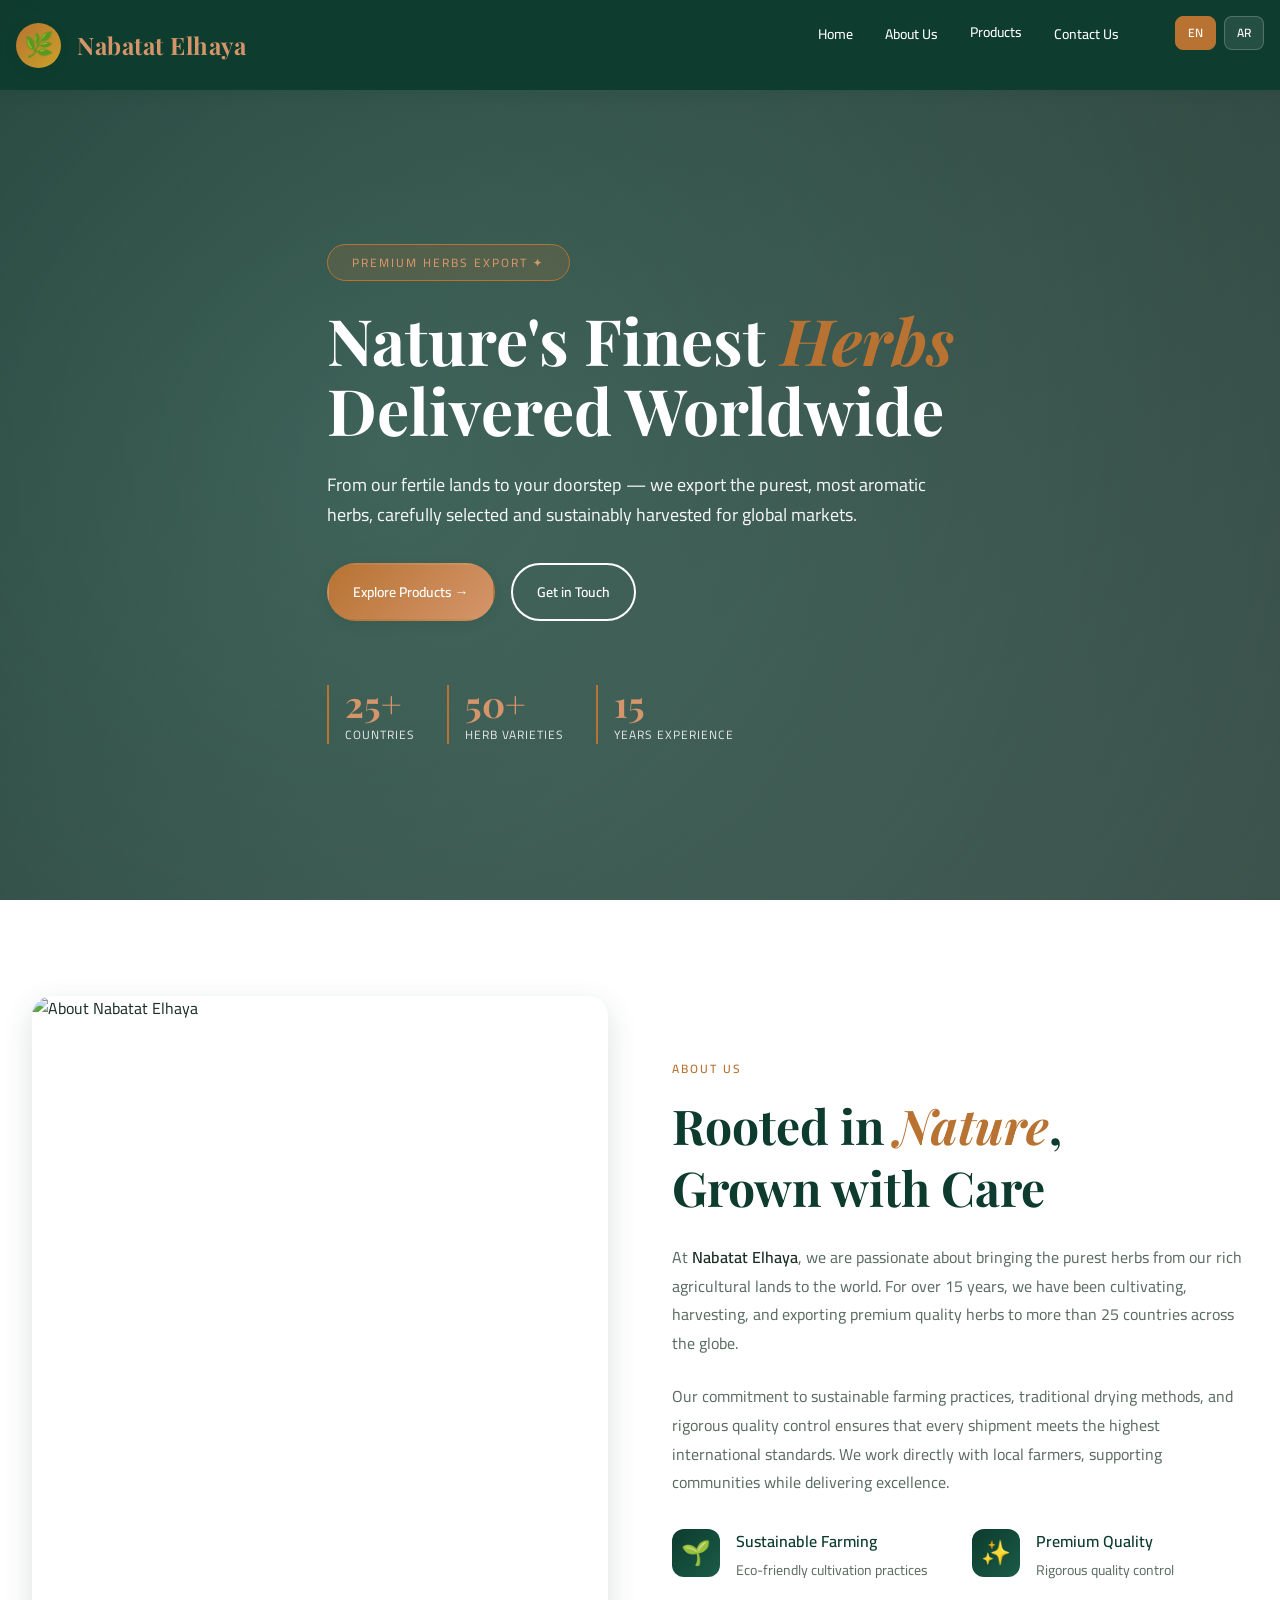
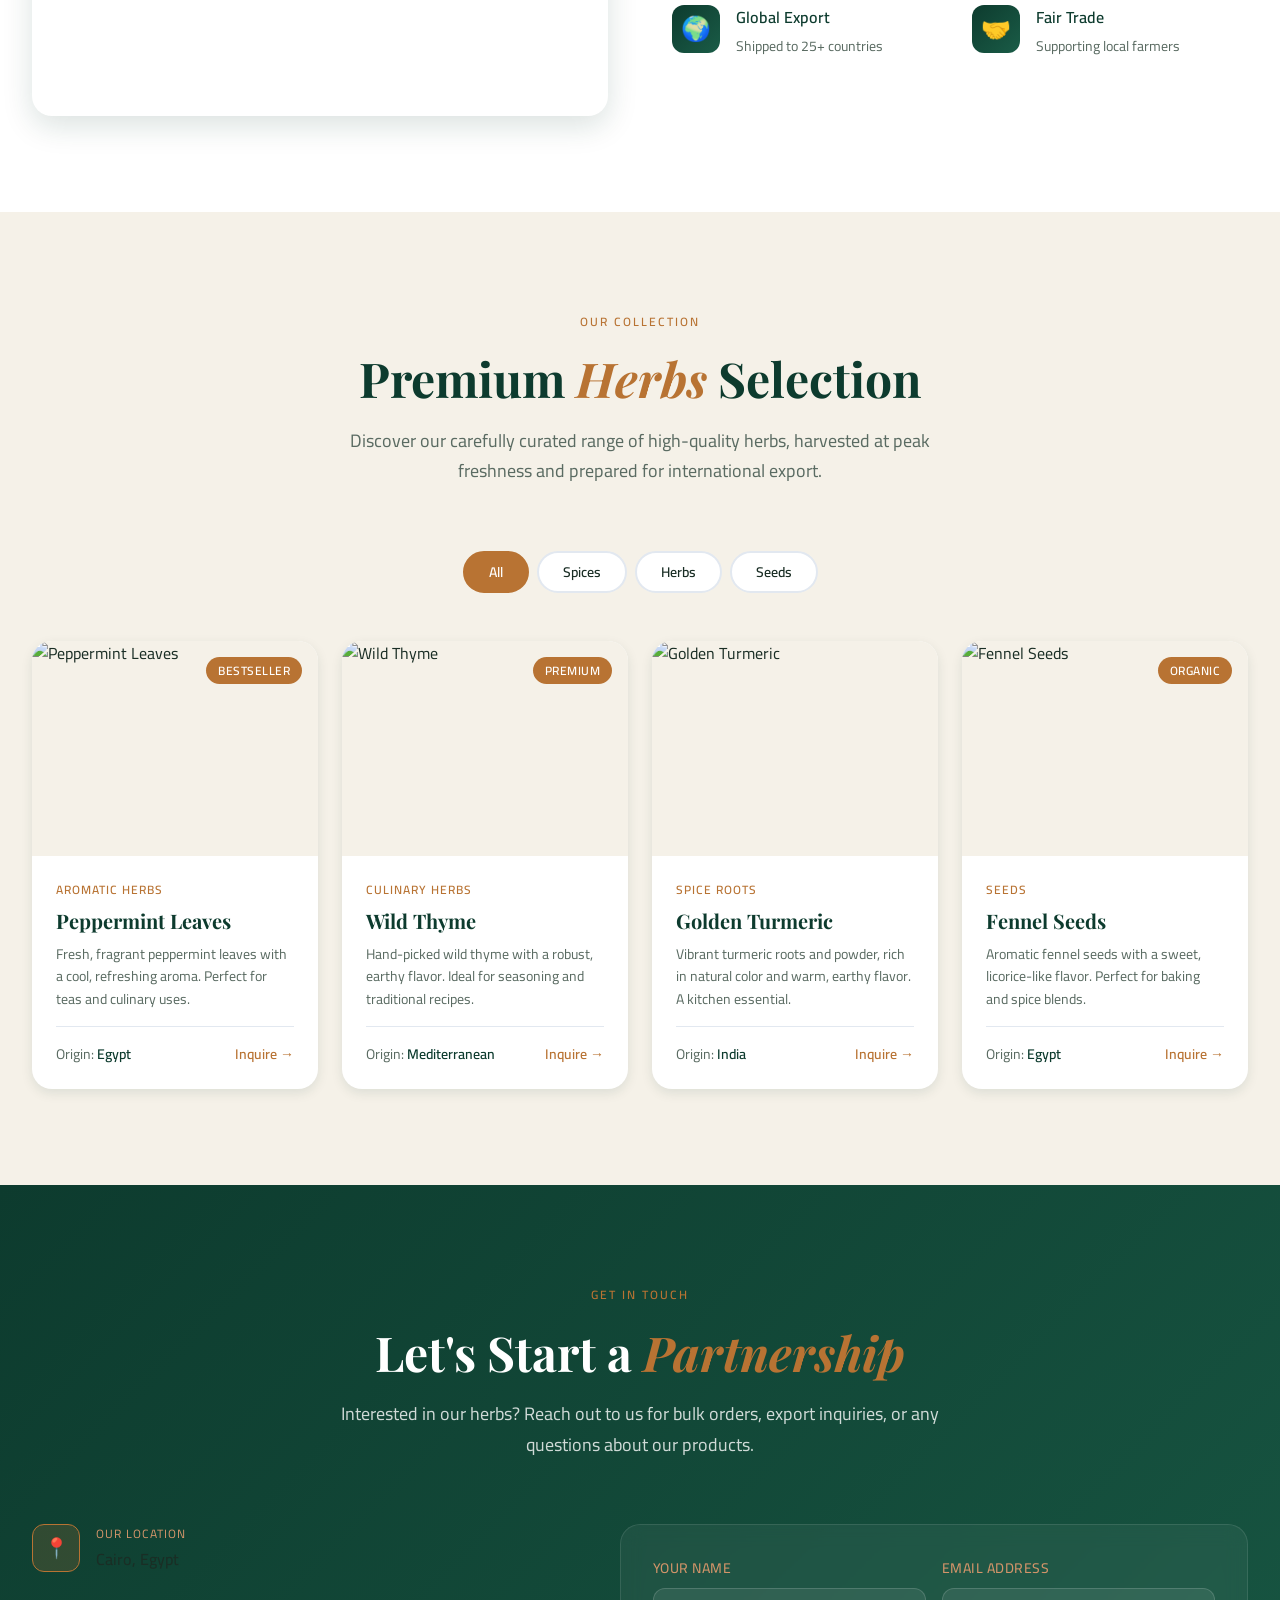
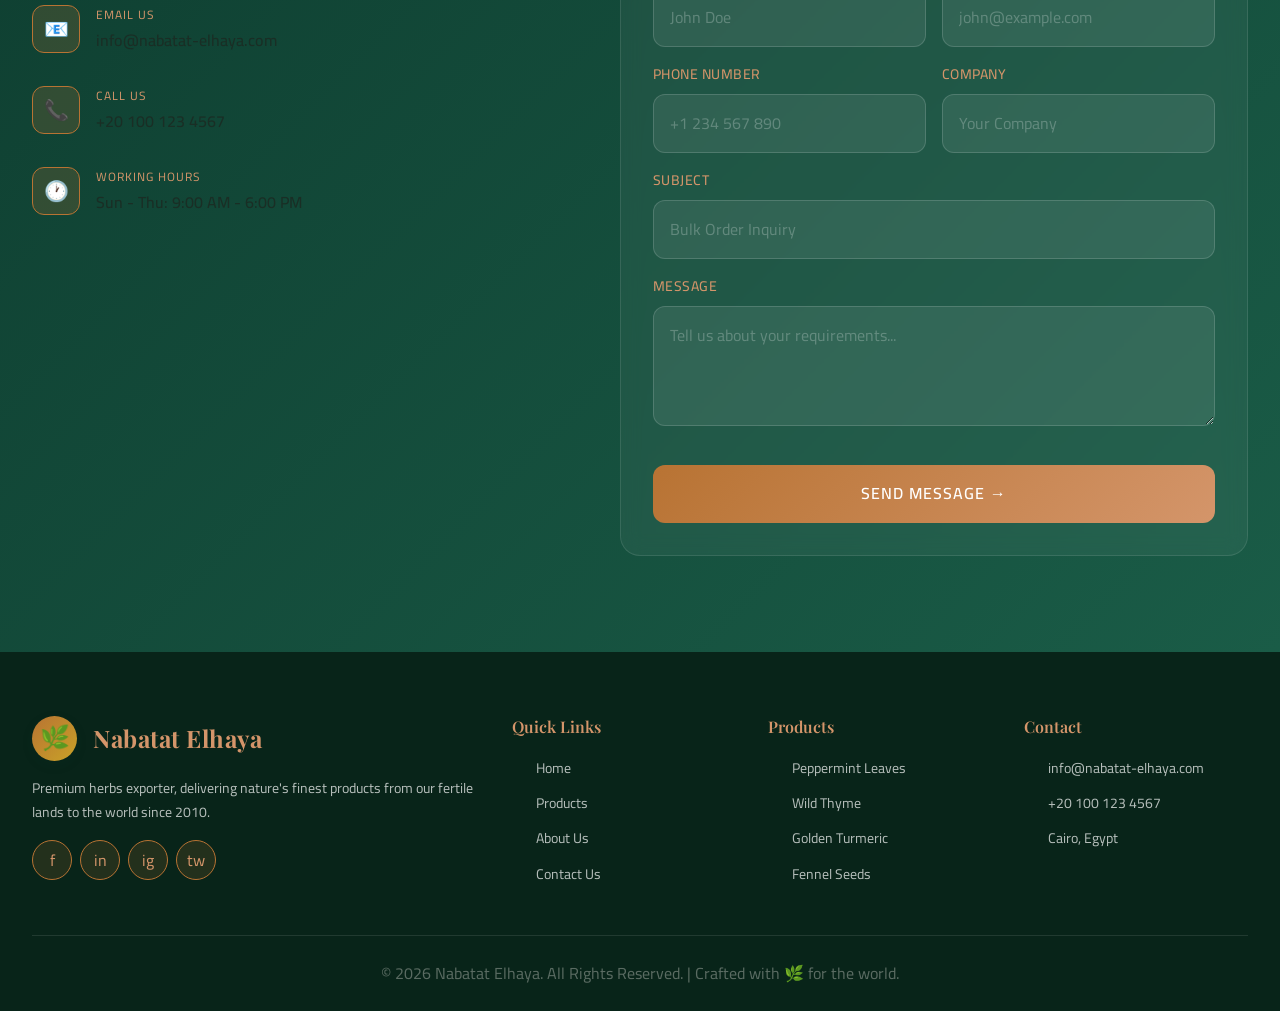
==== nabatat-elhaya/index.html @ cd0e2964 "feat: Add form handling and validation for contact form - Implemented form.js for handling contact f" ====
<!DOCTYPE html>
<html lang="en" dir="ltr">
<head>
    <!-- =========================================
         Meta Tags - Performance & SEO
         ========================================= -->
    <meta charset="UTF-8">
    <meta name="viewport" content="width=device-width, initial-scale=1.0">
    <meta name="description" content="Nabatat Elhaya - Premium herbs, spices, and seeds exporter from Egypt to the world. Quality, sustainability, and reliable supply.">
    <meta name="keywords" content="herbs export, spices, seeds, Egypt, premium herbs, natural products">
    <meta name="author" content="Nabatat Elhaya">
    
    <!-- Open Graph / Social Media -->
    <meta property="og:title" content="Nabatat Elhaya | Premium Herbs Export">
    <meta property="og:description" content="Premium herbs, spices, and seeds exporter from Egypt to the world">
    <meta property="og:type" content="website">
    <meta property="og:url" content="https://nabatat-elhaya.com">
    
    <!-- Favicon -->
    <link rel="icon" type="image/svg+xml" href="assets/icons/favicon.svg">
    
    <!-- =========================================
         Title - Dynamic based on language
         ========================================= -->
    <title data-i18n="page_title">Nabatat Elhaya | Premium Herbs Export</title>
    
    <!-- =========================================
         Preconnect - Performance Optimization
         ========================================= -->
    <link rel="preconnect" href="https://fonts.googleapis.com">
    <link rel="preconnect" href="https://fonts.gstatic.com" crossorigin>
    
    <!-- =========================================
         Google Fonts - With font-display: swap
         ========================================= -->
    <link href="https://fonts.googleapis.com/css2?family=Playfair+Display:wght@400;600;700;900&family=Poppins:wght@300;400;500;600;700&family=Cairo:wght@300;400;500;600;700&display=swap" rel="stylesheet">
    
    <!-- =========================================
         CSS Files - Loaded in correct order
         ========================================= -->
    <link rel="stylesheet" href="css/main.css">
</head>
<body>
    <!-- =========================================
         HEADER / NAVIGATION
         ========================================= -->
    <header class="header" id="header">
        <div class="nav-container">
            <!-- Logo -->
            <a href="#home" class="logo">
                <div class="logo-icon">🌿</div>
                <div class="logo-text">
                    <span data-i18n="brand_name">Nabatat</span> <span>Elhaya</span>
                </div>
            </a>
            
            <!-- Navigation Menu -->
            <nav>
                <ul class="nav-menu" id="navMenu">
                    <li><a href="#home" class="nav-link" data-i18n="nav_home">Home</a></li>
                    <li><a href="#about" class="nav-link" data-i18n="nav_about">About Us</a></li>
                    <li class="dropdown">
                        <a href="#products" class="nav-link dropdown-trigger" data-i18n="nav_products">Products</a>
                        <ul class="dropdown-menu">
                            <li><a href="#products?filter=spices" class="dropdown-item" data-i18n="nav_spices">Spices</a></li>
                            <li><a href="#products?filter=herbs" class="dropdown-item" data-i18n="nav_herbs">Herbs</a></li>
                            <li><a href="#products?filter=seeds" class="dropdown-item" data-i18n="nav_seeds">Seeds</a></li>
                        </ul>
                    </li>
                    <li><a href="#contact" class="nav-link" data-i18n="nav_contact">Contact Us</a></li>
                    
                    <!-- Language Switcher -->
                    <li class="lang-switcher">
                        <button class="lang-btn active" data-lang="en">EN</button>
                        <button class="lang-btn" data-lang="ar">AR</button>
                    </li>
                </ul>
            </nav>
            
            <!-- Mobile Menu Toggle -->
            <button class="menu-toggle" id="menuToggle" aria-label="Toggle menu">
                ☰
            </button>
        </div>
    </header>
    
    <!-- =========================================
         MAIN CONTENT
         ========================================= -->
    <main>
        <!-- =========================================
             HERO SECTION
             ========================================= -->
        <section class="hero" id="home">
            <div class="hero-content">
                <span class="hero-tag" data-i18n="hero_tag">Premium Herbs Export ✦</span>
                <h1>
                    <span data-i18n="hero_title_1">Nature's Finest</span> 
                    <span class="accent" data-i18n="hero_title_2">Herbs</span><br>
                    <span data-i18n="hero_title_3">Delivered Worldwide</span>
                </h1>
                <p data-i18n="hero_desc">From our fertile lands to your doorstep — we export the purest, most aromatic herbs, carefully selected and sustainably harvested for global markets.</p>
                
                <div class="hero-buttons">
                    <a href="#products" class="btn btn-primary" data-i18n="hero_btn_1">Explore Products →</a>
                    <a href="#contact" class="btn btn-outline" data-i18n="hero_btn_2">Get in Touch</a>
                </div>
                
                <div class="hero-stats">
                    <div class="stat">
                        <div class="stat-number">25+</div>
                        <div class="stat-label" data-i18n="stat_countries">Countries</div>
                    </div>
                    <div class="stat">
                        <div class="stat-number">50+</div>
                        <div class="stat-label" data-i18n="stat_varieties">Herb Varieties</div>
                    </div>
                    <div class="stat">
                        <div class="stat-number">15</div>
                        <div class="stat-label" data-i18n="stat_experience">Years Experience</div>
                    </div>
                </div>
            </div>
        </section>
        
        <!-- =========================================
             ABOUT SECTION
             ========================================= -->
        <section class="about" id="about">
            <div class="container">
                <div class="about-grid">
                    <!-- About Image -->
                    <div class="about-image fade-in">
                        <img src="assets/images/about.jpg" alt="About Nabatat Elhaya" width="600" height="750" loading="lazy">
                    </div>
                    
                    <!-- About Content -->
                    <div class="about-content fade-in">
                        <span class="section-tag" data-i18n="about_tag">About Us</span>
                        <h2 class="section-title">
                            <span data-i18n="about_title_1">Rooted in</span> 
                            <span class="accent" data-i18n="about_title_2">Nature</span>,<br>
                            <span data-i18n="about_title_3">Grown with Care</span>
                        </h2>
                        <p class="about-text" data-i18n="about_text_1">
                            At <strong>Nabatat Elhaya</strong>, we are passionate about bringing the purest herbs from our rich agricultural lands to the world. For over 15 years, we have been cultivating, harvesting, and exporting premium quality herbs to more than 25 countries across the globe.
                        </p>
                        <p class="about-text" data-i18n="about_text_2">
                            Our commitment to sustainable farming practices, traditional drying methods, and rigorous quality control ensures that every shipment meets the highest international standards. We work directly with local farmers, supporting communities while delivering excellence.
                        </p>
                        
                        <!-- Features Grid -->
                        <div class="about-features">
                            <div class="feature">
                                <div class="feature-icon">🌱</div>
                                <div>
                                    <div class="feature-title" data-i18n="feature_1_title">Sustainable Farming</div>
                                    <div class="feature-desc" data-i18n="feature_1_desc">Eco-friendly cultivation practices</div>
                                </div>
                            </div>
                            <div class="feature">
                                <div class="feature-icon">✨</div>
                                <div>
                                    <div class="feature-title" data-i18n="feature_2_title">Premium Quality</div>
                                    <div class="feature-desc" data-i18n="feature_2_desc">Rigorous quality control</div>
                                </div>
                            </div>
                            <div class="feature">
                                <div class="feature-icon">🌍</div>
                                <div>
                                    <div class="feature-title" data-i18n="feature_3_title">Global Export</div>
                                    <div class="feature-desc" data-i18n="feature_3_desc">Shipped to 25+ countries</div>
                                </div>
                            </div>
                            <div class="feature">
                                <div class="feature-icon">🤝</div>
                                <div>
                                    <div class="feature-title" data-i18n="feature_4_title">Fair Trade</div>
                                    <div class="feature-desc" data-i18n="feature_4_desc">Supporting local farmers</div>
                                </div>
                            </div>
                        </div>
                    </div>
                </div>
            </div>
        </section>
        
        <!-- =========================================
             PRODUCTS SECTION
             ========================================= -->
        <section class="products" id="products">
            <div class="container">
                <!-- Section Header -->
                <div class="section-header fade-in">
                    <span class="section-tag" data-i18n="products_tag">Our Collection</span>
                    <h2 class="section-title">
                        <span data-i18n="products_title_1">Premium</span> 
                        <span class="accent" data-i18n="products_title_2">Herbs</span> 
                        <span data-i18n="products_title_3">Selection</span>
                    </h2>
                    <p class="section-subtitle" data-i18n="products_subtitle">Discover our carefully curated range of high-quality herbs, harvested at peak freshness and prepared for international export.</p>
                </div>
                
                <!-- Filter Buttons -->
                <div class="products-filter fade-in">
                    <button class="filter-btn active" data-filter="all" data-i18n="filter_all">All</button>
                    <button class="filter-btn" data-filter="spices" data-i18n="filter_spices">Spices</button>
                    <button class="filter-btn" data-filter="herbs" data-i18n="filter_herbs">Herbs</button>
                    <button class="filter-btn" data-filter="seeds" data-i18n="filter_seeds">Seeds</button>
                </div>
                
                <!-- Products Grid -->
                <div class="products-grid">
                    <!-- Product 1 -->
                    <div class="product-card fade-in" data-category="herbs">
                        <div class="product-image">
                            <img src="assets/images/product-1.jpg" alt="Peppermint Leaves" width="400" height="300" loading="lazy">
                            <span class="badge product-badge" data-i18n="badge_bestseller">Bestseller</span>
                        </div>
                        <div class="product-info">
                            <div class="product-category" data-i18n="category_aromatic">Aromatic Herbs</div>
                            <h3 class="product-name" data-i18n="product_1_name">Peppermint Leaves</h3>
                            <p class="product-desc" data-i18n="product_1_desc">Fresh, fragrant peppermint leaves with a cool, refreshing aroma. Perfect for teas and culinary uses.</p>
                            <div class="product-footer">
                                <div class="product-origin">
                                    <span data-i18n="origin_label">Origin:</span> 
                                    <strong data-i18n="origin_egypt">Egypt</strong>
                                </div>
                                <a href="#contact" class="product-link" data-i18n="inquire">Inquire →</a>
                            </div>
                        </div>
                    </div>
                    
                    <!-- Product 2 -->
                    <div class="product-card fade-in" data-category="herbs">
                        <div class="product-image">
                            <img src="assets/images/product-2.jpg" alt="Wild Thyme" width="400" height="300" loading="lazy">
                            <span class="badge product-badge" data-i18n="badge_premium">Premium</span>
                        </div>
                        <div class="product-info">
                            <div class="product-category" data-i18n="category_culinary">Culinary Herbs</div>
                            <h3 class="product-name" data-i18n="product_2_name">Wild Thyme</h3>
                            <p class="product-desc" data-i18n="product_2_desc">Hand-picked wild thyme with a robust, earthy flavor. Ideal for seasoning and traditional recipes.</p>
                            <div class="product-footer">
                                <div class="product-origin">
                                    <span data-i18n="origin_label">Origin:</span> 
                                    <strong data-i18n="origin_mediterranean">Mediterranean</strong>
                                </div>
                                <a href="#contact" class="product-link" data-i18n="inquire">Inquire →</a>
                            </div>
                        </div>
                    </div>
                    
                    <!-- Product 3 -->
                    <div class="product-card fade-in" data-category="spices">
                        <div class="product-image">
                            <img src="assets/images/product-3.jpg" alt="Golden Turmeric" width="400" height="300" loading="lazy">
                        </div>
                        <div class="product-info">
                            <div class="product-category" data-i18n="category_spice_roots">Spice Roots</div>
                            <h3 class="product-name" data-i18n="product_3_name">Golden Turmeric</h3>
                            <p class="product-desc" data-i18n="product_3_desc">Vibrant turmeric roots and powder, rich in natural color and warm, earthy flavor. A kitchen essential.</p>
                            <div class="product-footer">
                                <div class="product-origin">
                                    <span data-i18n="origin_label">Origin:</span> 
                                    <strong data-i18n="origin_india">India</strong>
                                </div>
                                <a href="#contact" class="product-link" data-i18n="inquire">Inquire →</a>
                            </div>
                        </div>
                    </div>
                    
                    <!-- Product 4 -->
                    <div class="product-card fade-in" data-category="seeds">
                        <div class="product-image">
                            <img src="assets/images/product-4.jpg" alt="Fennel Seeds" width="400" height="300" loading="lazy">
                            <span class="badge product-badge" data-i18n="badge_organic">Organic</span>
                        </div>
                        <div class="product-info">
                            <div class="product-category" data-i18n="category_seeds">Seeds</div>
                            <h3 class="product-name" data-i18n="product_4_name">Fennel Seeds</h3>
                            <p class="product-desc" data-i18n="product_4_desc">Aromatic fennel seeds with a sweet, licorice-like flavor. Perfect for baking and spice blends.</p>
                            <div class="product-footer">
                                <div class="product-origin">
                                    <span data-i18n="origin_label">Origin:</span> 
                                    <strong data-i18n="origin_egypt">Egypt</strong>
                                </div>
                                <a href="#contact" class="product-link" data-i18n="inquire">Inquire →</a>
                            </div>
                        </div>
                    </div>
                </div>
            </div>
        </section>
        
        <!-- =========================================
             CONTACT SECTION
             ========================================= -->
        <section class="contact" id="contact">
            <div class="container">
                <!-- Section Header -->
                <div class="section-header fade-in">
                    <span class="section-tag" data-i18n="contact_tag">Get in Touch</span>
                    <h2 class="section-title">
                        <span data-i18n="contact_title_1">Let's Start a</span> 
                        <span class="accent" data-i18n="contact_title_2">Partnership</span>
                    </h2>
                    <p class="section-subtitle" data-i18n="contact_subtitle">Interested in our herbs? Reach out to us for bulk orders, export inquiries, or any questions about our products.</p>
                </div>
                
                <div class="contact-grid">
                    <!-- Contact Info -->
                    <div class="contact-info fade-in">
                        <div class="contact-item">
                            <div class="contact-icon">📍</div>
                            <div>
                                <div class="contact-label" data-i18n="contact_location_label">Our Location</div>
                                <div class="contact-value" data-i18n="contact_location_value">Cairo, Egypt</div>
                            </div>
                        </div>
                        <div class="contact-item">
                            <div class="contact-icon">📧</div>
                            <div>
                                <div class="contact-label" data-i18n="contact_email_label">Email Us</div>
                                <div class="contact-value">info@nabatat-elhaya.com</div>
                            </div>
                        </div>
                        <div class="contact-item">
                            <div class="contact-icon">📞</div>
                            <div>
                                <div class="contact-label" data-i18n="contact_phone_label">Call Us</div>
                                <div class="contact-value">+20 100 123 4567</div>
                            </div>
                        </div>
                        <div class="contact-item">
                            <div class="contact-icon">🕐</div>
                            <div>
                                <div class="contact-label" data-i18n="contact_hours_label">Working Hours</div>
                                <div class="contact-value" data-i18n="contact_hours_value">Sun - Thu: 9:00 AM - 6:00 PM</div>
                            </div>
                        </div>
                    </div>
                    
                    <!-- Contact Form -->
                    <form class="contact-form fade-in" id="contactForm">
                        <div class="form-row">
                            <div class="form-group">
                                <label class="form-label" data-i18n="form_name">Your Name</label>
                                <input type="text" class="form-control" placeholder="John Doe" required>
                            </div>
                            <div class="form-group">
                                <label class="form-label" data-i18n="form_email">Email Address</label>
                                <input type="email" class="form-control" placeholder="john@example.com" required>
                            </div>
                        </div>
                        <div class="form-row">
                            <div class="form-group">
                                <label class="form-label" data-i18n="form_phone">Phone Number</label>
                                <input type="tel" class="form-control" placeholder="+1 234 567 890">
                            </div>
                            <div class="form-group">
                                <label class="form-label" data-i18n="form_company">Company</label>
                                <input type="text" class="form-control" placeholder="Your Company">
                            </div>
                        </div>
                        <div class="form-group">
                            <label class="form-label" data-i18n="form_subject">Subject</label>
                            <input type="text" class="form-control" placeholder="Bulk Order Inquiry" required>
                        </div>
                        <div class="form-group">
                            <label class="form-label" data-i18n="form_message">Message</label>
                            <textarea class="form-control" placeholder="Tell us about your requirements..." required></textarea>
                        </div>
                        <button type="submit" class="submit-btn" data-i18n="form_submit">Send Message →</button>
                    </form>
                </div>
            </div>
        </section>
    </main>
    
    <!-- =========================================
         FOOTER
         ========================================= -->
    <footer class="footer">
        <div class="container">
            <div class="footer-grid">
                <!-- Footer Brand -->
                <div class="footer-brand">
                    <a href="#home" class="logo">
                        <div class="logo-icon">🌿</div>
                        <div class="logo-text">
                            <span data-i18n="brand_name">Nabatat</span> <span>Elhaya</span>
                        </div>
                    </a>
                    <p data-i18n="footer_desc">Premium herbs exporter, delivering nature's finest products from our fertile lands to the world since 2010.</p>
                    <div class="social-links">
                        <a href="#" class="social-link" aria-label="Facebook">f</a>
                        <a href="#" class="social-link" aria-label="LinkedIn">in</a>
                        <a href="#" class="social-link" aria-label="Instagram">ig</a>
                        <a href="#" class="social-link" aria-label="Twitter">tw</a>
                    </div>
                </div>
                
                <!-- Quick Links -->
                <div>
                    <h4 class="footer-title" data-i18n="footer_quick_links">Quick Links</h4>
                    <ul class="footer-links">
                        <li><a href="#home" data-i18n="nav_home">Home</a></li>
                        <li><a href="#products" data-i18n="nav_products">Products</a></li>
                        <li><a href="#about" data-i18n="nav_about">About Us</a></li>
                        <li><a href="#contact" data-i18n="nav_contact">Contact</a></li>
                    </ul>
                </div>
                
                <!-- Products -->
                <div>
                    <h4 class="footer-title" data-i18n="footer_products">Products</h4>
                    <ul class="footer-links">
                        <li><a href="#products" data-i18n="product_1_name">Peppermint</a></li>
                        <li><a href="#products" data-i18n="product_2_name">Thyme</a></li>
                        <li><a href="#products" data-i18n="product_3_name">Turmeric</a></li>
                        <li><a href="#products" data-i18n="product_4_name">Fennel Seeds</a></li>
                    </ul>
                </div>
                
                <!-- Contact -->
                <div>
                    <h4 class="footer-title" data-i18n="footer_contact">Contact</h4>
                    <ul class="footer-links">
                        <li><a href="mailto:info@nabatat-elhaya.com">info@nabatat-elhaya.com</a></li>
                        <li><a href="tel:+201001234567">+20 100 123 4567</a></li>
                        <li><a href="#" data-i18n="contact_location_value">Cairo, Egypt</a></li>
                    </ul>
                </div>
            </div>
            
            <!-- Footer Bottom -->
            <div class="footer-bottom">
                <p data-i18n="footer_copyright">© 2026 Nabatat Elhaya. All Rights Reserved. | Crafted with 🌿 for the world.</p>
            </div>
        </div>
    </footer>
    
    <!-- =========================================
         JavaScript Files - Deferred for Performance
         ========================================= -->
 
      <script src="js/i18n.js" defer></script>
    <script src="js/ui.js" defer></script>
    <script src="js/form.js" defer></script>
    <script src="js/main.js" defer></script>
</body>
</html>
---- nabatat-elhaya/css/main.css ----
/* =========================================
   main.css - Entry Point for all Styles
   ========================================= */
@import '01-variables.css';
@import '02-reset.css';
@import '03-base.css';
@import '04-components.css';
@import '05-layout.css';
@import '06-rtl.css';
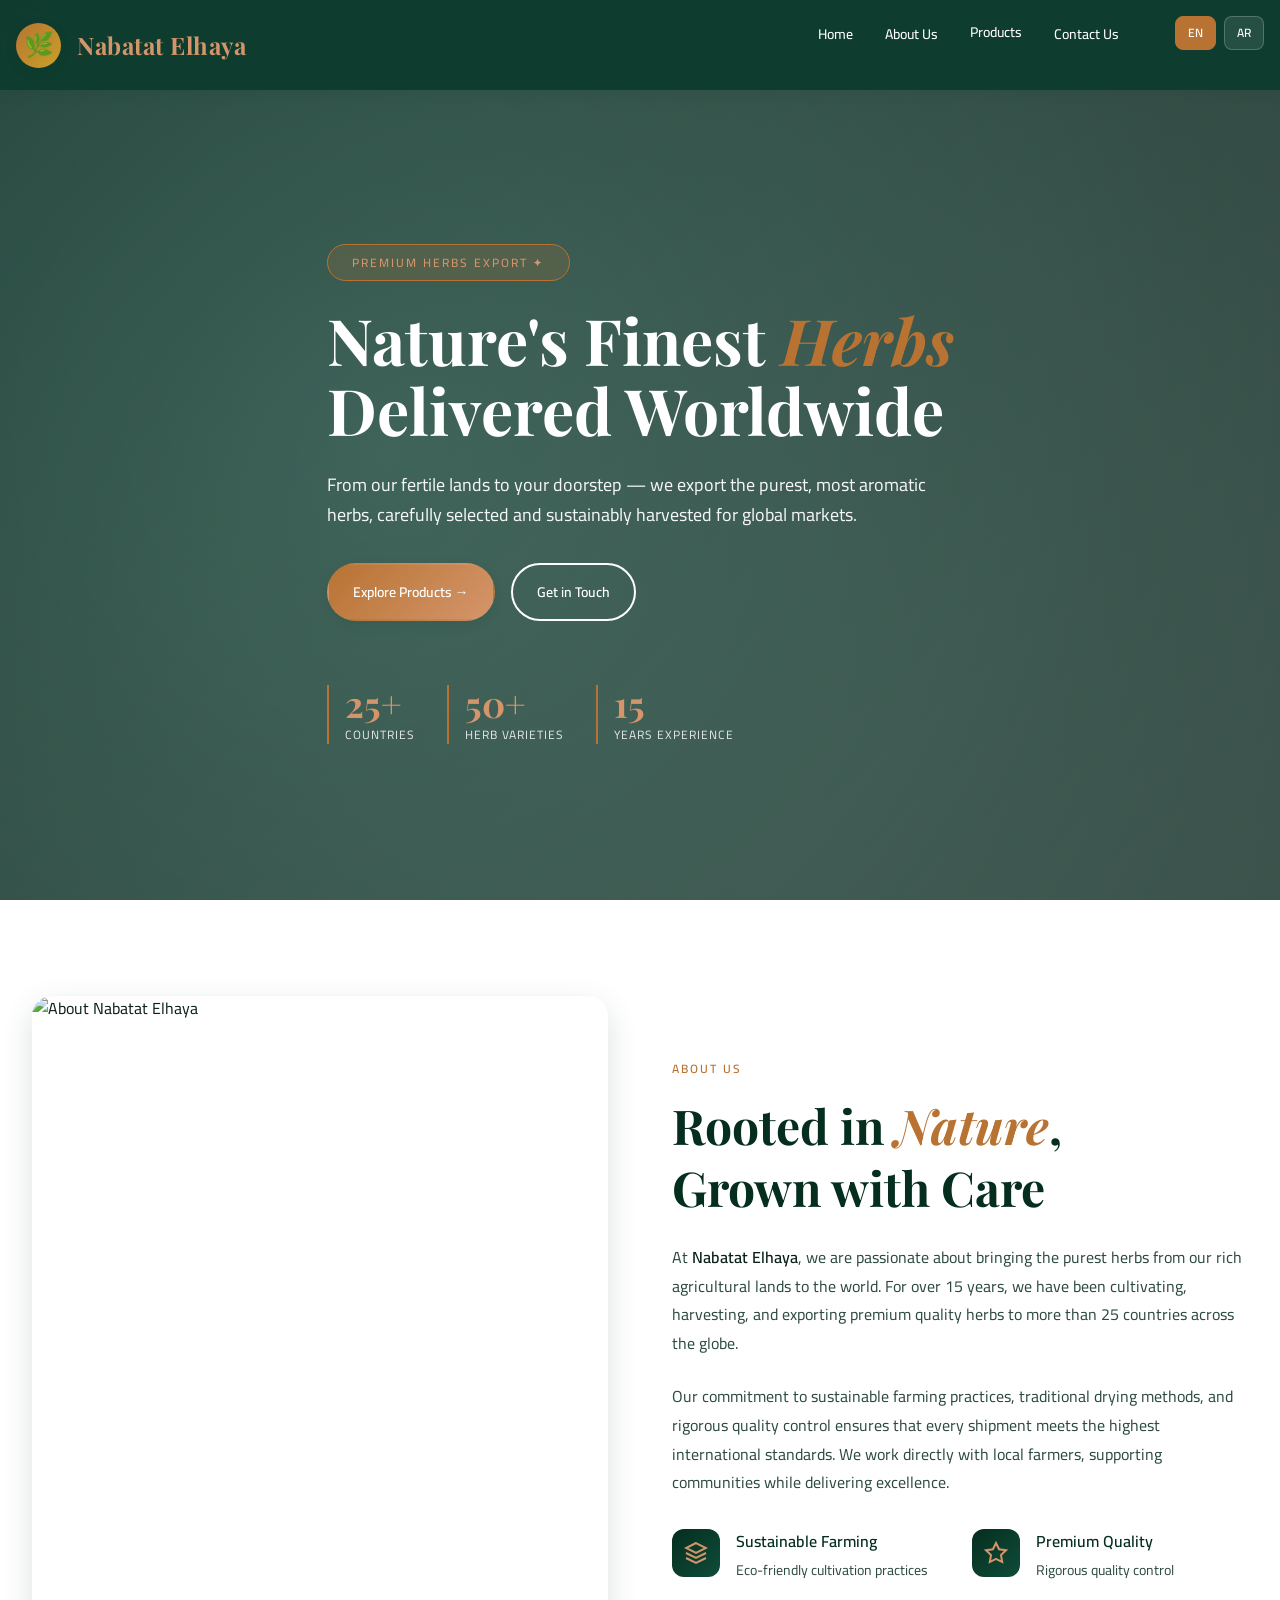
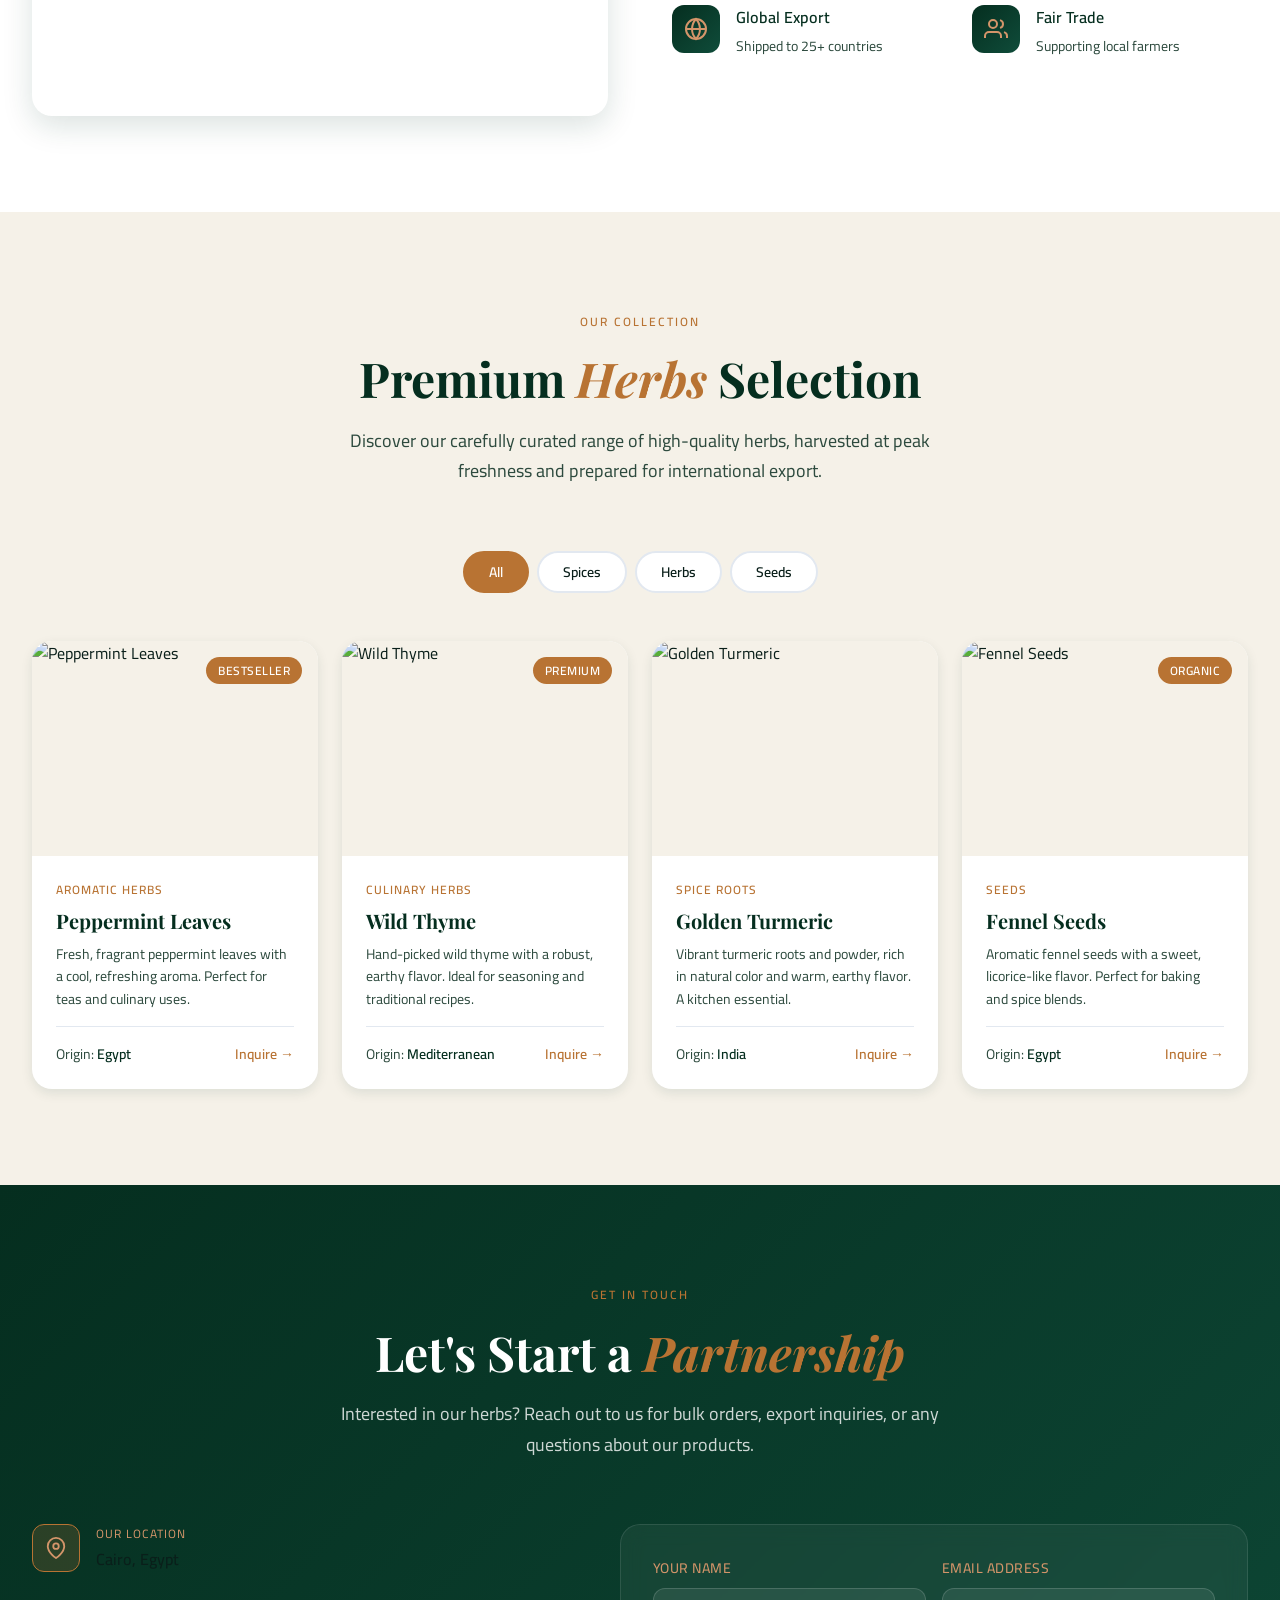
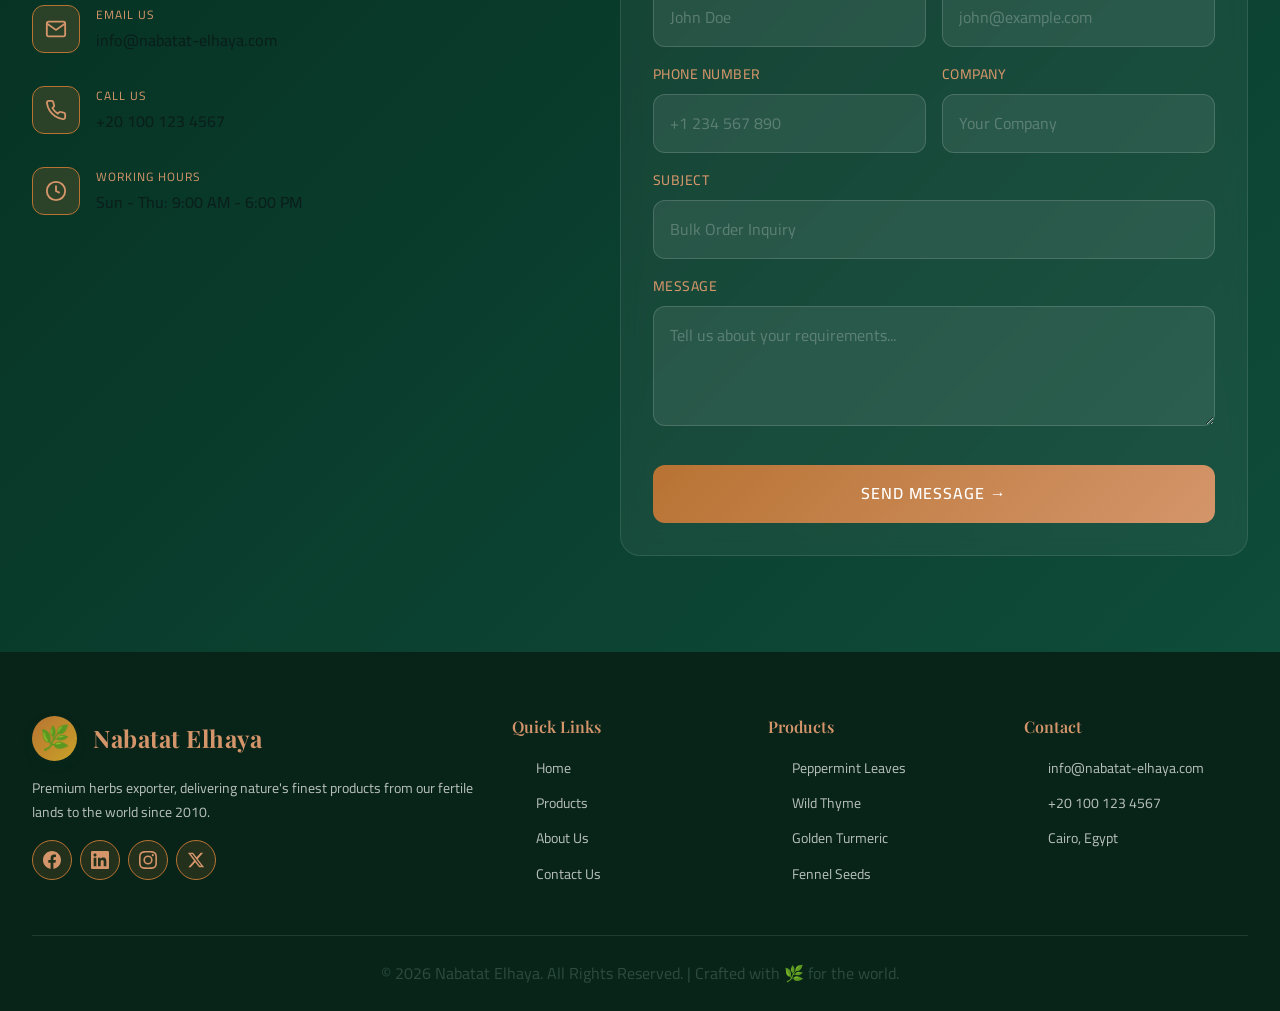
==== commit da348eba: "refactor: Update CSS variables for color consistency and enhance layout with SVG icons" ====
--- a/nabatat-elhaya/index.html
+++ b/nabatat-elhaya/index.html
@@ -149,31 +149,50 @@
                             Our commitment to sustainable farming practices, traditional drying methods, and rigorous quality control ensures that every shipment meets the highest international standards. We work directly with local farmers, supporting communities while delivering excellence.
                         </p>
                         
-                        <!-- Features Grid -->
+                        <!-- About Features -->
                         <div class="about-features">
                             <div class="feature">
-                                <div class="feature-icon">🌱</div>
+                                <div class="feature-icon">
+                                    <svg width="24" height="24" viewBox="0 0 24 24" fill="none" stroke="currentColor" stroke-width="2">
+                                        <path d="M12 2L2 7l10 5 10-5-10-5zM2 17l10 5 10-5M2 12l10 5 10-5"/>
+                                    </svg>
+                                </div>
                                 <div>
                                     <div class="feature-title" data-i18n="feature_1_title">Sustainable Farming</div>
                                     <div class="feature-desc" data-i18n="feature_1_desc">Eco-friendly cultivation practices</div>
                                 </div>
                             </div>
                             <div class="feature">
-                                <div class="feature-icon">✨</div>
+                                <div class="feature-icon">
+                                    <svg width="24" height="24" viewBox="0 0 24 24" fill="none" stroke="currentColor" stroke-width="2">
+                                        <path d="M12 2l3.09 6.26L22 9.27l-5 4.87 1.18 6.88L12 17.77l-6.18 3.25L7 14.14 2 9.27l6.91-1.01L12 2z"/>
+                                    </svg>
+                                </div>
                                 <div>
                                     <div class="feature-title" data-i18n="feature_2_title">Premium Quality</div>
                                     <div class="feature-desc" data-i18n="feature_2_desc">Rigorous quality control</div>
                                 </div>
                             </div>
                             <div class="feature">
-                                <div class="feature-icon">🌍</div>
+                                <div class="feature-icon">
+                                    <svg width="24" height="24" viewBox="0 0 24 24" fill="none" stroke="currentColor" stroke-width="2">
+                                        <circle cx="12" cy="12" r="10"/>
+                                        <path d="M2 12h20M12 2a15.3 15.3 0 0 1 4 10 15.3 15.3 0 0 1-4 10 15.3 15.3 0 0 1-4-10 15.3 15.3 0 0 1 4-10z"/>
+                                    </svg>
+                                </div>
                                 <div>
                                     <div class="feature-title" data-i18n="feature_3_title">Global Export</div>
                                     <div class="feature-desc" data-i18n="feature_3_desc">Shipped to 25+ countries</div>
                                 </div>
                             </div>
                             <div class="feature">
-                                <div class="feature-icon">🤝</div>
+                                <div class="feature-icon">
+                                    <svg width="24" height="24" viewBox="0 0 24 24" fill="none" stroke="currentColor" stroke-width="2">
+                                        <path d="M17 21v-2a4 4 0 0 0-4-4H5a4 4 0 0 0-4 4v2"/>
+                                        <circle cx="9" cy="7" r="4"/>
+                                        <path d="M23 21v-2a4 4 0 0 0-3-3.87M16 3.13a4 4 0 0 1 0 7.75"/>
+                                    </svg>
+                                </div>
                                 <div>
                                     <div class="feature-title" data-i18n="feature_4_title">Fair Trade</div>
                                     <div class="feature-desc" data-i18n="feature_4_desc">Supporting local farmers</div>
@@ -312,28 +331,47 @@
                     <!-- Contact Info -->
                     <div class="contact-info fade-in">
                         <div class="contact-item">
-                            <div class="contact-icon">📍</div>
+                            <div class="contact-icon">
+                                <svg width="22" height="22" viewBox="0 0 24 24" fill="none" stroke="currentColor" stroke-width="2">
+                                    <path d="M21 10c0 7-9 13-9 13s-9-6-9-13a9 9 0 0 1 18 0z"/>
+                                    <circle cx="12" cy="10" r="3"/>
+                                </svg>
+                            </div>
                             <div>
                                 <div class="contact-label" data-i18n="contact_location_label">Our Location</div>
                                 <div class="contact-value" data-i18n="contact_location_value">Cairo, Egypt</div>
                             </div>
                         </div>
                         <div class="contact-item">
-                            <div class="contact-icon">📧</div>
+                            <div class="contact-icon">
+                                <svg width="22" height="22" viewBox="0 0 24 24" fill="none" stroke="currentColor" stroke-width="2">
+                                    <path d="M4 4h16c1.1 0 2 .9 2 2v12c0 1.1-.9 2-2 2H4c-1.1 0-2-.9-2-2V6c0-1.1.9-2 2-2z"/>
+                                    <polyline points="22,6 12,13 2,6"/>
+                                </svg>
+                            </div>
                             <div>
                                 <div class="contact-label" data-i18n="contact_email_label">Email Us</div>
                                 <div class="contact-value">info@nabatat-elhaya.com</div>
                             </div>
                         </div>
                         <div class="contact-item">
-                            <div class="contact-icon">📞</div>
+                            <div class="contact-icon">
+                                <svg width="22" height="22" viewBox="0 0 24 24" fill="none" stroke="currentColor" stroke-width="2">
+                                    <path d="M22 16.92v3a2 2 0 0 1-2.18 2 19.79 19.79 0 0 1-8.63-3.07 19.5 19.5 0 0 1-6-6 19.79 19.79 0 0 1-3.07-8.67A2 2 0 0 1 4.11 2h3a2 2 0 0 1 2 1.72 12.84 12.84 0 0 0 .7 2.81 2 2 0 0 1-.45 2.11L8.09 9.91a16 16 0 0 0 6 6l1.27-1.27a2 2 0 0 1 2.11-.45 12.84 12.84 0 0 0 2.81.7A2 2 0 0 1 22 16.92z"/>
+                                </svg>
+                            </div>
                             <div>
                                 <div class="contact-label" data-i18n="contact_phone_label">Call Us</div>
                                 <div class="contact-value">+20 100 123 4567</div>
                             </div>
                         </div>
                         <div class="contact-item">
-                            <div class="contact-icon">🕐</div>
+                            <div class="contact-icon">
+                                <svg width="22" height="22" viewBox="0 0 24 24" fill="none" stroke="currentColor" stroke-width="2">
+                                    <circle cx="12" cy="12" r="10"/>
+                                    <polyline points="12 6 12 12 16 14"/>
+                                </svg>
+                            </div>
                             <div>
                                 <div class="contact-label" data-i18n="contact_hours_label">Working Hours</div>
                                 <div class="contact-value" data-i18n="contact_hours_value">Sun - Thu: 9:00 AM - 6:00 PM</div>
@@ -394,10 +432,33 @@
                     </a>
                     <p data-i18n="footer_desc">Premium herbs exporter, delivering nature's finest products from our fertile lands to the world since 2010.</p>
                     <div class="social-links">
-                        <a href="#" class="social-link" aria-label="Facebook">f</a>
-                        <a href="#" class="social-link" aria-label="LinkedIn">in</a>
-                        <a href="#" class="social-link" aria-label="Instagram">ig</a>
-                        <a href="#" class="social-link" aria-label="Twitter">tw</a>
+                        <!-- Facebook -->
+                        <a href="#" class="social-link" aria-label="Facebook">
+                            <svg width="18" height="18" viewBox="0 0 24 24" fill="currentColor">
+                                <path d="M24 12.073c0-6.627-5.373-12-12-12s-12 5.373-12 12c0 5.99 4.388 10.954 10.125 11.854v-8.385H7.078v-3.47h3.047V9.43c0-3.007 1.792-4.669 4.533-4.669 1.312 0 2.686.235 2.686.235v2.953H15.83c-1.491 0-1.956.925-1.956 1.874v2.25h3.328l-.532 3.47h-2.796v8.385C19.612 23.027 24 18.062 24 12.073z"/>
+                            </svg>
+                        </a>
+                        
+                        <!-- LinkedIn -->
+                        <a href="#" class="social-link" aria-label="LinkedIn">
+                            <svg width="18" height="18" viewBox="0 0 24 24" fill="currentColor">
+                                <path d="M20.447 20.452h-3.554v-5.569c0-1.328-.027-3.037-1.852-3.037-1.853 0-2.136 1.445-2.136 2.939v5.667H9.351V9h3.414v1.561h.046c.477-.9 1.637-1.85 3.37-1.85 3.601 0 4.267 2.37 4.267 5.455v6.286zM5.337 7.433c-1.144 0-2.063-.926-2.063-2.065 0-1.138.92-2.063 2.063-2.063 1.14 0 2.064.925 2.064 2.063 0 1.139-.925 2.065-2.064 2.065zm1.782 13.019H3.555V9h3.564v11.452zM22.225 0H1.771C.792 0 0 .774 0 1.729v20.542C0 23.227.792 24 1.771 24h20.451C23.2 24 24 23.227 24 22.271V1.729C24 .774 23.2 0 22.222 0h.003z"/>
+                            </svg>
+                        </a>
+                        
+                        <!-- Instagram -->
+                        <a href="#" class="social-link" aria-label="Instagram">
+                            <svg width="18" height="18" viewBox="0 0 24 24" fill="currentColor">
+                                <path d="M12 2.163c3.204 0 3.584.012 4.85.07 3.252.148 4.771 1.691 4.919 4.919.058 1.265.069 1.645.069 4.849 0 3.205-.012 3.584-.069 4.849-.149 3.225-1.664 4.771-4.919 4.919-1.266.058-1.644.07-4.85.07-3.204 0-3.584-.012-4.849-.07-3.26-.149-4.771-1.699-4.919-4.92-.058-1.265-.07-1.644-.07-4.849 0-3.204.013-3.583.07-4.849.149-3.227 1.664-4.771 4.919-4.919 1.266-.057 1.645-.069 4.849-.069zM12 0C8.741 0 8.333.014 7.053.072 2.695.272.273 2.69.073 7.052.014 8.333 0 8.741 0 12c0 3.259.014 3.668.072 4.948.2 4.358 2.618 6.78 6.98 6.98C8.333 23.986 8.741 24 12 24c3.259 0 3.668-.014 4.948-.072 4.354-.2 6.782-2.618 6.979-6.98.059-1.28.073-1.689.073-4.948 0-3.259-.014-3.667-.072-4.947-.196-4.354-2.617-6.78-6.979-6.98C15.668.014 15.259 0 12 0zm0 5.838a6.162 6.162 0 1 0 0 12.324 6.162 6.162 0 0 0 0-12.324zM12 16a4 4 0 1 1 0-8 4 4 0 0 1 0 8zm6.406-11.845a1.44 1.44 0 1 0 0 2.881 1.44 1.44 0 0 0 0-2.881z"/>
+                            </svg>
+                        </a>
+                        
+                        <!-- Twitter/X -->
+                        <a href="#" class="social-link" aria-label="Twitter">
+                            <svg width="18" height="18" viewBox="0 0 24 24" fill="currentColor">
+                                <path d="M18.244 2.25h3.308l-7.227 8.26 8.502 11.24H16.17l-5.214-6.817L4.99 21.75H1.68l7.73-8.835L1.254 2.25H8.08l4.713 6.231zm-1.161 17.52h1.833L7.084 4.126H5.117z"/>
+                            </svg>
+                        </a>
                     </div>
                 </div>
                 
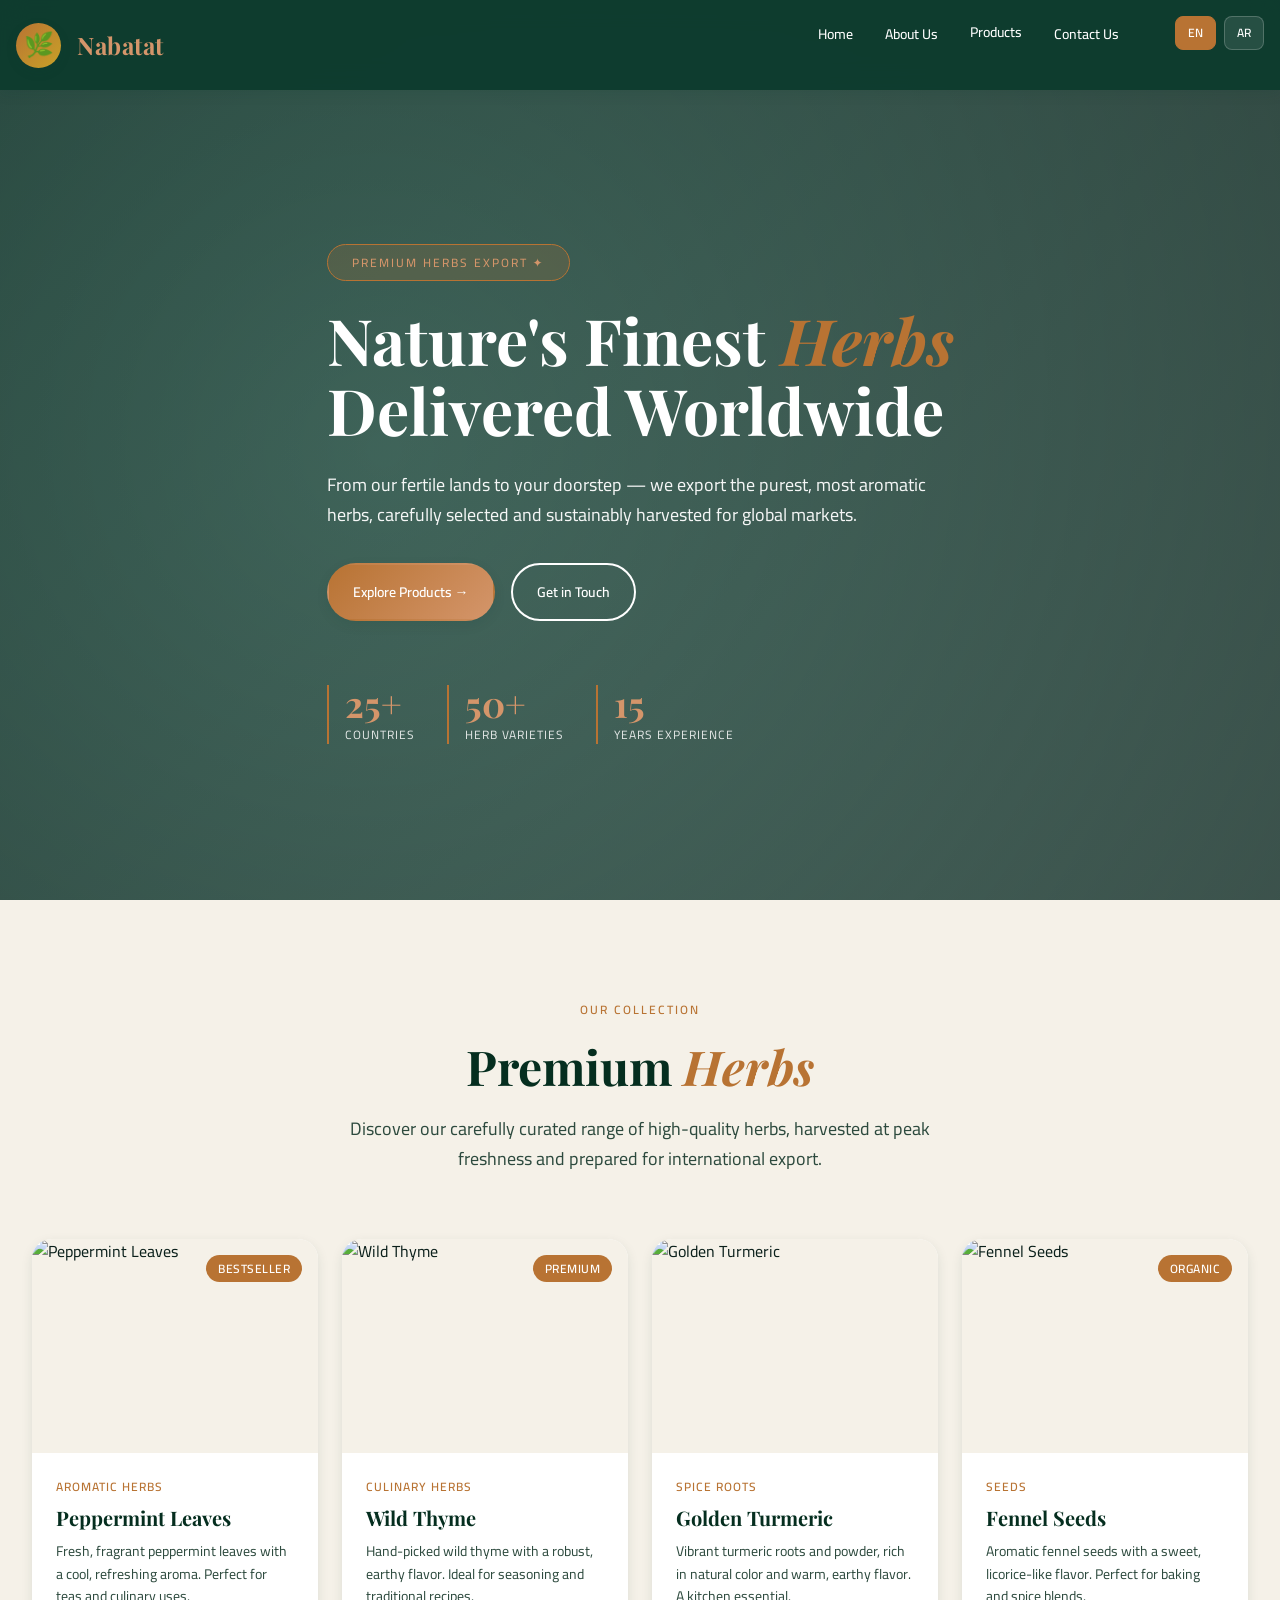
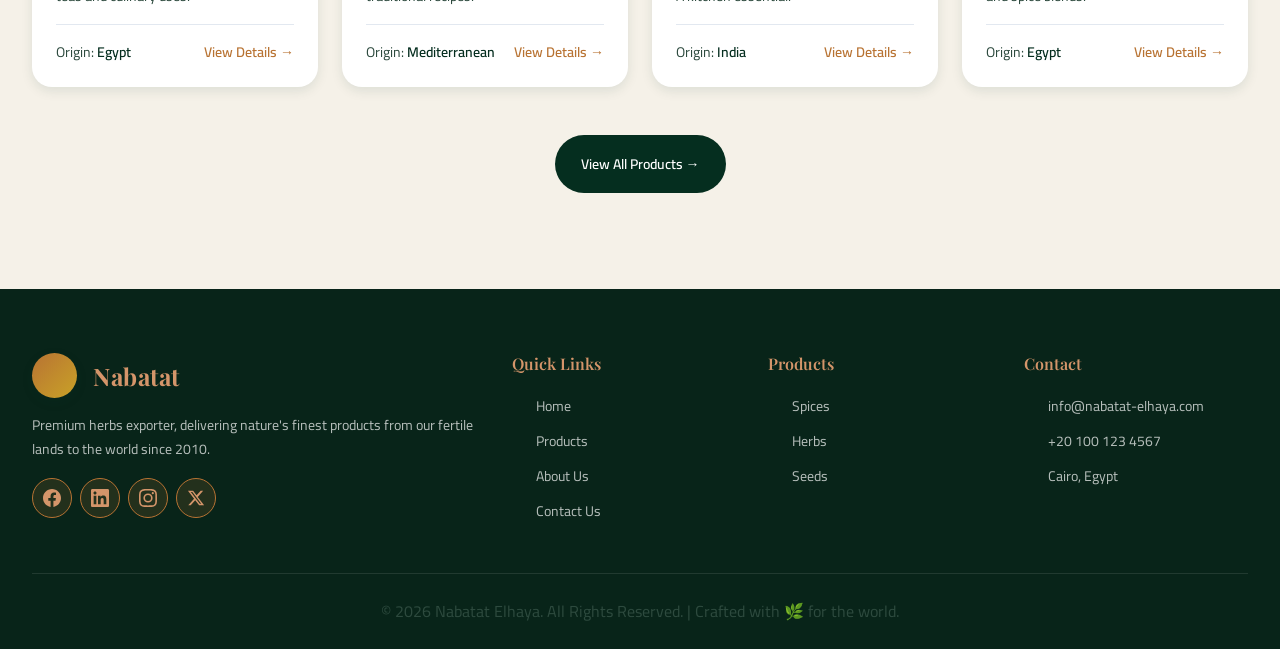
==== commit 99d1a3f9: "Add spices.html page for Nabatat Elhaya website with comprehensive product details and sections" ====
--- a/nabatat-elhaya/index.html
+++ b/nabatat-elhaya/index.html
@@ -1,92 +1,36 @@
 <!DOCTYPE html>
 <html lang="en" dir="ltr">
 <head>
-    <!-- =========================================
-         Meta Tags - Performance & SEO
-         ========================================= -->
+    <!-- Meta Tags -->
     <meta charset="UTF-8">
     <meta name="viewport" content="width=device-width, initial-scale=1.0">
-    <meta name="description" content="Nabatat Elhaya - Premium herbs, spices, and seeds exporter from Egypt to the world. Quality, sustainability, and reliable supply.">
-    <meta name="keywords" content="herbs export, spices, seeds, Egypt, premium herbs, natural products">
-    <meta name="author" content="Nabatat Elhaya">
+    <meta name="description" content="Nabatat Elhaya - Premium herbs, spices, and seeds exporter from Egypt to the world.">
+    <meta name="keywords" content="herbs export, spices, seeds, Egypt, premium herbs">
     
-    <!-- Open Graph / Social Media -->
+    <!-- Open Graph -->
     <meta property="og:title" content="Nabatat Elhaya | Premium Herbs Export">
-    <meta property="og:description" content="Premium herbs, spices, and seeds exporter from Egypt to the world">
+    <meta property="og:description" content="Premium herbs exporter from Egypt to the world">
     <meta property="og:type" content="website">
-    <meta property="og:url" content="https://nabatat-elhaya.com">
     
     <!-- Favicon -->
     <link rel="icon" type="image/svg+xml" href="assets/icons/favicon.svg">
     
-    <!-- =========================================
-         Title - Dynamic based on language
-         ========================================= -->
+    <!-- Title -->
     <title data-i18n="page_title">Nabatat Elhaya | Premium Herbs Export</title>
     
-    <!-- =========================================
-         Preconnect - Performance Optimization
-         ========================================= -->
+    <!-- Preconnect -->
     <link rel="preconnect" href="https://fonts.googleapis.com">
     <link rel="preconnect" href="https://fonts.gstatic.com" crossorigin>
     
-    <!-- =========================================
-         Google Fonts - With font-display: swap
-         ========================================= -->
+    <!-- Google Fonts -->
     <link href="https://fonts.googleapis.com/css2?family=Playfair+Display:wght@400;600;700;900&family=Poppins:wght@300;400;500;600;700&family=Cairo:wght@300;400;500;600;700&display=swap" rel="stylesheet">
     
-    <!-- =========================================
-         CSS Files - Loaded in correct order
-         ========================================= -->
+    <!-- CSS -->
     <link rel="stylesheet" href="css/main.css">
 </head>
 <body>
-    <!-- =========================================
-         HEADER / NAVIGATION
-         ========================================= -->
-    <header class="header" id="header">
-        <div class="nav-container">
-            <!-- Logo -->
-            <a href="#home" class="logo">
-                <div class="logo-icon">🌿</div>
-                <div class="logo-text">
-                    <span data-i18n="brand_name">Nabatat</span> <span>Elhaya</span>
-                </div>
-            </a>
-            
-            <!-- Navigation Menu -->
-            <nav>
-                <ul class="nav-menu" id="navMenu">
-                    <li><a href="#home" class="nav-link" data-i18n="nav_home">Home</a></li>
-                    <li><a href="#about" class="nav-link" data-i18n="nav_about">About Us</a></li>
-                    <li class="dropdown">
-                        <a href="#products" class="nav-link dropdown-trigger" data-i18n="nav_products">Products</a>
-                        <ul class="dropdown-menu">
-                            <li><a href="#products?filter=spices" class="dropdown-item" data-i18n="nav_spices">Spices</a></li>
-                            <li><a href="#products?filter=herbs" class="dropdown-item" data-i18n="nav_herbs">Herbs</a></li>
-                            <li><a href="#products?filter=seeds" class="dropdown-item" data-i18n="nav_seeds">Seeds</a></li>
-                        </ul>
-                    </li>
-                    <li><a href="#contact" class="nav-link" data-i18n="nav_contact">Contact Us</a></li>
-                    
-                    <!-- Language Switcher -->
-                    <li class="lang-switcher">
-                        <button class="lang-btn active" data-lang="en">EN</button>
-                        <button class="lang-btn" data-lang="ar">AR</button>
-                    </li>
-                </ul>
-            </nav>
-            
-            <!-- Mobile Menu Toggle -->
-            <button class="menu-toggle" id="menuToggle" aria-label="Toggle menu">
-                ☰
-            </button>
-        </div>
-    </header>
+    <!-- Header will be injected here by components.js -->
     
-    <!-- =========================================
-         MAIN CONTENT
-         ========================================= -->
     <main>
         <!-- =========================================
              HERO SECTION
@@ -102,8 +46,8 @@
                 <p data-i18n="hero_desc">From our fertile lands to your doorstep — we export the purest, most aromatic herbs, carefully selected and sustainably harvested for global markets.</p>
                 
                 <div class="hero-buttons">
-                    <a href="#products" class="btn btn-primary" data-i18n="hero_btn_1">Explore Products →</a>
-                    <a href="#contact" class="btn btn-outline" data-i18n="hero_btn_2">Get in Touch</a>
+                    <a href="pages/products.html" class="btn btn-primary" data-i18n="hero_btn_1">Explore Products →</a>
+                    <a href="pages/contact.html" class="btn btn-outline" data-i18n="hero_btn_2">Get in Touch</a>
                 </div>
                 
                 <div class="hero-stats">
@@ -124,128 +68,36 @@
         </section>
         
         <!-- =========================================
-             ABOUT SECTION
+             FEATURED PRODUCTS SECTION
              ========================================= -->
-        <section class="about" id="about">
+        <section class="products" id="featured-products">
             <div class="container">
-                <div class="about-grid">
-                    <!-- About Image -->
-                    <div class="about-image fade-in">
-                        <img src="assets/images/about.jpg" alt="About Nabatat Elhaya" width="600" height="750" loading="lazy">
-                    </div>
-                    
-                    <!-- About Content -->
-                    <div class="about-content fade-in">
-                        <span class="section-tag" data-i18n="about_tag">About Us</span>
-                        <h2 class="section-title">
-                            <span data-i18n="about_title_1">Rooted in</span> 
-                            <span class="accent" data-i18n="about_title_2">Nature</span>,<br>
-                            <span data-i18n="about_title_3">Grown with Care</span>
-                        </h2>
-                        <p class="about-text" data-i18n="about_text_1">
-                            At <strong>Nabatat Elhaya</strong>, we are passionate about bringing the purest herbs from our rich agricultural lands to the world. For over 15 years, we have been cultivating, harvesting, and exporting premium quality herbs to more than 25 countries across the globe.
-                        </p>
-                        <p class="about-text" data-i18n="about_text_2">
-                            Our commitment to sustainable farming practices, traditional drying methods, and rigorous quality control ensures that every shipment meets the highest international standards. We work directly with local farmers, supporting communities while delivering excellence.
-                        </p>
-                        
-                        <!-- About Features -->
-                        <div class="about-features">
-                            <div class="feature">
-                                <div class="feature-icon">
-                                    <svg width="24" height="24" viewBox="0 0 24 24" fill="none" stroke="currentColor" stroke-width="2">
-                                        <path d="M12 2L2 7l10 5 10-5-10-5zM2 17l10 5 10-5M2 12l10 5 10-5"/>
-                                    </svg>
-                                </div>
-                                <div>
-                                    <div class="feature-title" data-i18n="feature_1_title">Sustainable Farming</div>
-                                    <div class="feature-desc" data-i18n="feature_1_desc">Eco-friendly cultivation practices</div>
-                                </div>
-                            </div>
-                            <div class="feature">
-                                <div class="feature-icon">
-                                    <svg width="24" height="24" viewBox="0 0 24 24" fill="none" stroke="currentColor" stroke-width="2">
-                                        <path d="M12 2l3.09 6.26L22 9.27l-5 4.87 1.18 6.88L12 17.77l-6.18 3.25L7 14.14 2 9.27l6.91-1.01L12 2z"/>
-                                    </svg>
-                                </div>
-                                <div>
-                                    <div class="feature-title" data-i18n="feature_2_title">Premium Quality</div>
-                                    <div class="feature-desc" data-i18n="feature_2_desc">Rigorous quality control</div>
-                                </div>
-                            </div>
-                            <div class="feature">
-                                <div class="feature-icon">
-                                    <svg width="24" height="24" viewBox="0 0 24 24" fill="none" stroke="currentColor" stroke-width="2">
-                                        <circle cx="12" cy="12" r="10"/>
-                                        <path d="M2 12h20M12 2a15.3 15.3 0 0 1 4 10 15.3 15.3 0 0 1-4 10 15.3 15.3 0 0 1-4-10 15.3 15.3 0 0 1 4-10z"/>
-                                    </svg>
-                                </div>
-                                <div>
-                                    <div class="feature-title" data-i18n="feature_3_title">Global Export</div>
-                                    <div class="feature-desc" data-i18n="feature_3_desc">Shipped to 25+ countries</div>
-                                </div>
-                            </div>
-                            <div class="feature">
-                                <div class="feature-icon">
-                                    <svg width="24" height="24" viewBox="0 0 24 24" fill="none" stroke="currentColor" stroke-width="2">
-                                        <path d="M17 21v-2a4 4 0 0 0-4-4H5a4 4 0 0 0-4 4v2"/>
-                                        <circle cx="9" cy="7" r="4"/>
-                                        <path d="M23 21v-2a4 4 0 0 0-3-3.87M16 3.13a4 4 0 0 1 0 7.75"/>
-                                    </svg>
-                                </div>
-                                <div>
-                                    <div class="feature-title" data-i18n="feature_4_title">Fair Trade</div>
-                                    <div class="feature-desc" data-i18n="feature_4_desc">Supporting local farmers</div>
-                                </div>
-                            </div>
-                        </div>
-                    </div>
-                </div>
-            </div>
-        </section>
-        
-        <!-- =========================================
-             PRODUCTS SECTION
-             ========================================= -->
-        <section class="products" id="products">
-            <div class="container">
-                <!-- Section Header -->
                 <div class="section-header fade-in">
                     <span class="section-tag" data-i18n="products_tag">Our Collection</span>
                     <h2 class="section-title">
-                        <span data-i18n="products_title_1">Premium</span> 
-                        <span class="accent" data-i18n="products_title_2">Herbs</span> 
-                        <span data-i18n="products_title_3">Selection</span>
+                        <span data-i18n="products_title_1">Featured</span> 
+                        <span class="accent" data-i18n="products_title_2">Products</span>
                     </h2>
-                    <p class="section-subtitle" data-i18n="products_subtitle">Discover our carefully curated range of high-quality herbs, harvested at peak freshness and prepared for international export.</p>
+                    <p class="section-subtitle" data-i18n="products_subtitle">Discover our carefully curated range of high-quality herbs.</p>
                 </div>
                 
-                <!-- Filter Buttons -->
-                <div class="products-filter fade-in">
-                    <button class="filter-btn active" data-filter="all" data-i18n="filter_all">All</button>
-                    <button class="filter-btn" data-filter="spices" data-i18n="filter_spices">Spices</button>
-                    <button class="filter-btn" data-filter="herbs" data-i18n="filter_herbs">Herbs</button>
-                    <button class="filter-btn" data-filter="seeds" data-i18n="filter_seeds">Seeds</button>
-                </div>
-                
-                <!-- Products Grid -->
                 <div class="products-grid">
                     <!-- Product 1 -->
                     <div class="product-card fade-in" data-category="herbs">
                         <div class="product-image">
-                            <img src="assets/images/product-1.jpg" alt="Peppermint Leaves" width="400" height="300" loading="lazy">
+                            <img src="assets/images/products/peppermint.jpg" alt="Peppermint Leaves" width="400" height="300" loading="lazy">
                             <span class="badge product-badge" data-i18n="badge_bestseller">Bestseller</span>
                         </div>
                         <div class="product-info">
                             <div class="product-category" data-i18n="category_aromatic">Aromatic Herbs</div>
                             <h3 class="product-name" data-i18n="product_1_name">Peppermint Leaves</h3>
-                            <p class="product-desc" data-i18n="product_1_desc">Fresh, fragrant peppermint leaves with a cool, refreshing aroma. Perfect for teas and culinary uses.</p>
+                            <p class="product-desc" data-i18n="product_1_desc">Fresh, fragrant peppermint leaves with a cool, refreshing aroma.</p>
                             <div class="product-footer">
                                 <div class="product-origin">
                                     <span data-i18n="origin_label">Origin:</span> 
                                     <strong data-i18n="origin_egypt">Egypt</strong>
                                 </div>
-                                <a href="#contact" class="product-link" data-i18n="inquire">Inquire →</a>
+                                <a href="pages/product-detail.html?id=peppermint" class="product-link" data-i18n="view_details">View Details →</a>
                             </div>
                         </div>
                     </div>
@@ -253,19 +105,19 @@
                     <!-- Product 2 -->
                     <div class="product-card fade-in" data-category="herbs">
                         <div class="product-image">
-                            <img src="assets/images/product-2.jpg" alt="Wild Thyme" width="400" height="300" loading="lazy">
+                            <img src="assets/images/products/thyme.jpg" alt="Wild Thyme" width="400" height="300" loading="lazy">
                             <span class="badge product-badge" data-i18n="badge_premium">Premium</span>
                         </div>
                         <div class="product-info">
                             <div class="product-category" data-i18n="category_culinary">Culinary Herbs</div>
                             <h3 class="product-name" data-i18n="product_2_name">Wild Thyme</h3>
-                            <p class="product-desc" data-i18n="product_2_desc">Hand-picked wild thyme with a robust, earthy flavor. Ideal for seasoning and traditional recipes.</p>
+                            <p class="product-desc" data-i18n="product_2_desc">Hand-picked wild thyme with a robust, earthy flavor.</p>
                             <div class="product-footer">
                                 <div class="product-origin">
                                     <span data-i18n="origin_label">Origin:</span> 
                                     <strong data-i18n="origin_mediterranean">Mediterranean</strong>
                                 </div>
-                                <a href="#contact" class="product-link" data-i18n="inquire">Inquire →</a>
+                                <a href="pages/product-detail.html?id=thyme" class="product-link" data-i18n="view_details">View Details →</a>
                             </div>
                         </div>
                     </div>
@@ -273,18 +125,18 @@
                     <!-- Product 3 -->
                     <div class="product-card fade-in" data-category="spices">
                         <div class="product-image">
-                            <img src="assets/images/product-3.jpg" alt="Golden Turmeric" width="400" height="300" loading="lazy">
+                            <img src="assets/images/products/turmeric.jpg" alt="Golden Turmeric" width="400" height="300" loading="lazy">
                         </div>
                         <div class="product-info">
                             <div class="product-category" data-i18n="category_spice_roots">Spice Roots</div>
                             <h3 class="product-name" data-i18n="product_3_name">Golden Turmeric</h3>
-                            <p class="product-desc" data-i18n="product_3_desc">Vibrant turmeric roots and powder, rich in natural color and warm, earthy flavor. A kitchen essential.</p>
+                            <p class="product-desc" data-i18n="product_3_desc">Vibrant turmeric roots rich in natural color and warm flavor.</p>
                             <div class="product-footer">
                                 <div class="product-origin">
                                     <span data-i18n="origin_label">Origin:</span> 
                                     <strong data-i18n="origin_india">India</strong>
                                 </div>
-                                <a href="#contact" class="product-link" data-i18n="inquire">Inquire →</a>
+                                <a href="pages/product-detail.html?id=turmeric" class="product-link" data-i18n="view_details">View Details →</a>
                             </div>
                         </div>
                     </div>
@@ -292,223 +144,37 @@
                     <!-- Product 4 -->
                     <div class="product-card fade-in" data-category="seeds">
                         <div class="product-image">
-                            <img src="assets/images/product-4.jpg" alt="Fennel Seeds" width="400" height="300" loading="lazy">
+                            <img src="assets/images/products/fennel.jpg" alt="Fennel Seeds" width="400" height="300" loading="lazy">
                             <span class="badge product-badge" data-i18n="badge_organic">Organic</span>
                         </div>
                         <div class="product-info">
                             <div class="product-category" data-i18n="category_seeds">Seeds</div>
                             <h3 class="product-name" data-i18n="product_4_name">Fennel Seeds</h3>
-                            <p class="product-desc" data-i18n="product_4_desc">Aromatic fennel seeds with a sweet, licorice-like flavor. Perfect for baking and spice blends.</p>
+                            <p class="product-desc" data-i18n="product_4_desc">Aromatic fennel seeds with a sweet, licorice-like flavor.</p>
                             <div class="product-footer">
                                 <div class="product-origin">
                                     <span data-i18n="origin_label">Origin:</span> 
                                     <strong data-i18n="origin_egypt">Egypt</strong>
                                 </div>
-                                <a href="#contact" class="product-link" data-i18n="inquire">Inquire →</a>
+                                <a href="pages/product-detail.html?id=fennel" class="product-link" data-i18n="view_details">View Details →</a>
                             </div>
                         </div>
                     </div>
                 </div>
-            </div>
-        </section>
-        
-        <!-- =========================================
-             CONTACT SECTION
-             ========================================= -->
-        <section class="contact" id="contact">
-            <div class="container">
-                <!-- Section Header -->
-                <div class="section-header fade-in">
-                    <span class="section-tag" data-i18n="contact_tag">Get in Touch</span>
-                    <h2 class="section-title">
-                        <span data-i18n="contact_title_1">Let's Start a</span> 
-                        <span class="accent" data-i18n="contact_title_2">Partnership</span>
-                    </h2>
-                    <p class="section-subtitle" data-i18n="contact_subtitle">Interested in our herbs? Reach out to us for bulk orders, export inquiries, or any questions about our products.</p>
-                </div>
                 
-                <div class="contact-grid">
-                    <!-- Contact Info -->
-                    <div class="contact-info fade-in">
-                        <div class="contact-item">
-                            <div class="contact-icon">
-                                <svg width="22" height="22" viewBox="0 0 24 24" fill="none" stroke="currentColor" stroke-width="2">
-                                    <path d="M21 10c0 7-9 13-9 13s-9-6-9-13a9 9 0 0 1 18 0z"/>
-                                    <circle cx="12" cy="10" r="3"/>
-                                </svg>
-                            </div>
-                            <div>
-                                <div class="contact-label" data-i18n="contact_location_label">Our Location</div>
-                                <div class="contact-value" data-i18n="contact_location_value">Cairo, Egypt</div>
-                            </div>
-                        </div>
-                        <div class="contact-item">
-                            <div class="contact-icon">
-                                <svg width="22" height="22" viewBox="0 0 24 24" fill="none" stroke="currentColor" stroke-width="2">
-                                    <path d="M4 4h16c1.1 0 2 .9 2 2v12c0 1.1-.9 2-2 2H4c-1.1 0-2-.9-2-2V6c0-1.1.9-2 2-2z"/>
-                                    <polyline points="22,6 12,13 2,6"/>
-                                </svg>
-                            </div>
-                            <div>
-                                <div class="contact-label" data-i18n="contact_email_label">Email Us</div>
-                                <div class="contact-value">info@nabatat-elhaya.com</div>
-                            </div>
-                        </div>
-                        <div class="contact-item">
-                            <div class="contact-icon">
-                                <svg width="22" height="22" viewBox="0 0 24 24" fill="none" stroke="currentColor" stroke-width="2">
-                                    <path d="M22 16.92v3a2 2 0 0 1-2.18 2 19.79 19.79 0 0 1-8.63-3.07 19.5 19.5 0 0 1-6-6 19.79 19.79 0 0 1-3.07-8.67A2 2 0 0 1 4.11 2h3a2 2 0 0 1 2 1.72 12.84 12.84 0 0 0 .7 2.81 2 2 0 0 1-.45 2.11L8.09 9.91a16 16 0 0 0 6 6l1.27-1.27a2 2 0 0 1 2.11-.45 12.84 12.84 0 0 0 2.81.7A2 2 0 0 1 22 16.92z"/>
-                                </svg>
-                            </div>
-                            <div>
-                                <div class="contact-label" data-i18n="contact_phone_label">Call Us</div>
-                                <div class="contact-value">+20 100 123 4567</div>
-                            </div>
-                        </div>
-                        <div class="contact-item">
-                            <div class="contact-icon">
-                                <svg width="22" height="22" viewBox="0 0 24 24" fill="none" stroke="currentColor" stroke-width="2">
-                                    <circle cx="12" cy="12" r="10"/>
-                                    <polyline points="12 6 12 12 16 14"/>
-                                </svg>
-                            </div>
-                            <div>
-                                <div class="contact-label" data-i18n="contact_hours_label">Working Hours</div>
-                                <div class="contact-value" data-i18n="contact_hours_value">Sun - Thu: 9:00 AM - 6:00 PM</div>
-                            </div>
-                        </div>
-                    </div>
-                    
-                    <!-- Contact Form -->
-                    <form class="contact-form fade-in" id="contactForm">
-                        <div class="form-row">
-                            <div class="form-group">
-                                <label class="form-label" data-i18n="form_name">Your Name</label>
-                                <input type="text" class="form-control" placeholder="John Doe" required>
-                            </div>
-                            <div class="form-group">
-                                <label class="form-label" data-i18n="form_email">Email Address</label>
-                                <input type="email" class="form-control" placeholder="john@example.com" required>
-                            </div>
-                        </div>
-                        <div class="form-row">
-                            <div class="form-group">
-                                <label class="form-label" data-i18n="form_phone">Phone Number</label>
-                                <input type="tel" class="form-control" placeholder="+1 234 567 890">
-                            </div>
-                            <div class="form-group">
-                                <label class="form-label" data-i18n="form_company">Company</label>
-                                <input type="text" class="form-control" placeholder="Your Company">
-                            </div>
-                        </div>
-                        <div class="form-group">
-                            <label class="form-label" data-i18n="form_subject">Subject</label>
-                            <input type="text" class="form-control" placeholder="Bulk Order Inquiry" required>
-                        </div>
-                        <div class="form-group">
-                            <label class="form-label" data-i18n="form_message">Message</label>
-                            <textarea class="form-control" placeholder="Tell us about your requirements..." required></textarea>
-                        </div>
-                        <button type="submit" class="submit-btn" data-i18n="form_submit">Send Message →</button>
-                    </form>
+                <div class="text-center" style="margin-top: 3rem;">
+                    <a href="pages/products.html" class="btn btn-secondary" data-i18n="view_all_products">View All Products →</a>
                 </div>
             </div>
         </section>
     </main>
     
-    <!-- =========================================
-         FOOTER
-         ========================================= -->
-    <footer class="footer">
-        <div class="container">
-            <div class="footer-grid">
-                <!-- Footer Brand -->
-                <div class="footer-brand">
-                    <a href="#home" class="logo">
-                        <div class="logo-icon">🌿</div>
-                        <div class="logo-text">
-                            <span data-i18n="brand_name">Nabatat</span> <span>Elhaya</span>
-                        </div>
-                    </a>
-                    <p data-i18n="footer_desc">Premium herbs exporter, delivering nature's finest products from our fertile lands to the world since 2010.</p>
-                    <div class="social-links">
-                        <!-- Facebook -->
-                        <a href="#" class="social-link" aria-label="Facebook">
-                            <svg width="18" height="18" viewBox="0 0 24 24" fill="currentColor">
-                                <path d="M24 12.073c0-6.627-5.373-12-12-12s-12 5.373-12 12c0 5.99 4.388 10.954 10.125 11.854v-8.385H7.078v-3.47h3.047V9.43c0-3.007 1.792-4.669 4.533-4.669 1.312 0 2.686.235 2.686.235v2.953H15.83c-1.491 0-1.956.925-1.956 1.874v2.25h3.328l-.532 3.47h-2.796v8.385C19.612 23.027 24 18.062 24 12.073z"/>
-                            </svg>
-                        </a>
-                        
-                        <!-- LinkedIn -->
-                        <a href="#" class="social-link" aria-label="LinkedIn">
-                            <svg width="18" height="18" viewBox="0 0 24 24" fill="currentColor">
-                                <path d="M20.447 20.452h-3.554v-5.569c0-1.328-.027-3.037-1.852-3.037-1.853 0-2.136 1.445-2.136 2.939v5.667H9.351V9h3.414v1.561h.046c.477-.9 1.637-1.85 3.37-1.85 3.601 0 4.267 2.37 4.267 5.455v6.286zM5.337 7.433c-1.144 0-2.063-.926-2.063-2.065 0-1.138.92-2.063 2.063-2.063 1.14 0 2.064.925 2.064 2.063 0 1.139-.925 2.065-2.064 2.065zm1.782 13.019H3.555V9h3.564v11.452zM22.225 0H1.771C.792 0 0 .774 0 1.729v20.542C0 23.227.792 24 1.771 24h20.451C23.2 24 24 23.227 24 22.271V1.729C24 .774 23.2 0 22.222 0h.003z"/>
-                            </svg>
-                        </a>
-                        
-                        <!-- Instagram -->
-                        <a href="#" class="social-link" aria-label="Instagram">
-                            <svg width="18" height="18" viewBox="0 0 24 24" fill="currentColor">
-                                <path d="M12 2.163c3.204 0 3.584.012 4.85.07 3.252.148 4.771 1.691 4.919 4.919.058 1.265.069 1.645.069 4.849 0 3.205-.012 3.584-.069 4.849-.149 3.225-1.664 4.771-4.919 4.919-1.266.058-1.644.07-4.85.07-3.204 0-3.584-.012-4.849-.07-3.26-.149-4.771-1.699-4.919-4.92-.058-1.265-.07-1.644-.07-4.849 0-3.204.013-3.583.07-4.849.149-3.227 1.664-4.771 4.919-4.919 1.266-.057 1.645-.069 4.849-.069zM12 0C8.741 0 8.333.014 7.053.072 2.695.272.273 2.69.073 7.052.014 8.333 0 8.741 0 12c0 3.259.014 3.668.072 4.948.2 4.358 2.618 6.78 6.98 6.98C8.333 23.986 8.741 24 12 24c3.259 0 3.668-.014 4.948-.072 4.354-.2 6.782-2.618 6.979-6.98.059-1.28.073-1.689.073-4.948 0-3.259-.014-3.667-.072-4.947-.196-4.354-2.617-6.78-6.979-6.98C15.668.014 15.259 0 12 0zm0 5.838a6.162 6.162 0 1 0 0 12.324 6.162 6.162 0 0 0 0-12.324zM12 16a4 4 0 1 1 0-8 4 4 0 0 1 0 8zm6.406-11.845a1.44 1.44 0 1 0 0 2.881 1.44 1.44 0 0 0 0-2.881z"/>
-                            </svg>
-                        </a>
-                        
-                        <!-- Twitter/X -->
-                        <a href="#" class="social-link" aria-label="Twitter">
-                            <svg width="18" height="18" viewBox="0 0 24 24" fill="currentColor">
-                                <path d="M18.244 2.25h3.308l-7.227 8.26 8.502 11.24H16.17l-5.214-6.817L4.99 21.75H1.68l7.73-8.835L1.254 2.25H8.08l4.713 6.231zm-1.161 17.52h1.833L7.084 4.126H5.117z"/>
-                            </svg>
-                        </a>
-                    </div>
-                </div>
-                
-                <!-- Quick Links -->
-                <div>
-                    <h4 class="footer-title" data-i18n="footer_quick_links">Quick Links</h4>
-                    <ul class="footer-links">
-                        <li><a href="#home" data-i18n="nav_home">Home</a></li>
-                        <li><a href="#products" data-i18n="nav_products">Products</a></li>
-                        <li><a href="#about" data-i18n="nav_about">About Us</a></li>
-                        <li><a href="#contact" data-i18n="nav_contact">Contact</a></li>
-                    </ul>
-                </div>
-                
-                <!-- Products -->
-                <div>
-                    <h4 class="footer-title" data-i18n="footer_products">Products</h4>
-                    <ul class="footer-links">
-                        <li><a href="#products" data-i18n="product_1_name">Peppermint</a></li>
-                        <li><a href="#products" data-i18n="product_2_name">Thyme</a></li>
-                        <li><a href="#products" data-i18n="product_3_name">Turmeric</a></li>
-                        <li><a href="#products" data-i18n="product_4_name">Fennel Seeds</a></li>
-                    </ul>
-                </div>
-                
-                <!-- Contact -->
-                <div>
-                    <h4 class="footer-title" data-i18n="footer_contact">Contact</h4>
-                    <ul class="footer-links">
-                        <li><a href="mailto:info@nabatat-elhaya.com">info@nabatat-elhaya.com</a></li>
-                        <li><a href="tel:+201001234567">+20 100 123 4567</a></li>
-                        <li><a href="#" data-i18n="contact_location_value">Cairo, Egypt</a></li>
-                    </ul>
-                </div>
-            </div>
-            
-            <!-- Footer Bottom -->
-            <div class="footer-bottom">
-                <p data-i18n="footer_copyright">© 2026 Nabatat Elhaya. All Rights Reserved. | Crafted with 🌿 for the world.</p>
-            </div>
-        </div>
-    </footer>
+    <!-- Footer will be injected here by components.js -->
     
-    <!-- =========================================
-         JavaScript Files - Deferred for Performance
-         ========================================= -->
- 
-      <script src="js/i18n.js" defer></script>
+    <!-- JavaScript Files -->
+    <script src="js/components.js" defer></script>
+    <script src="js/i18n.js" defer></script>
     <script src="js/ui.js" defer></script>
-    <script src="js/form.js" defer></script>
     <script src="js/main.js" defer></script>
 </body>
 </html>
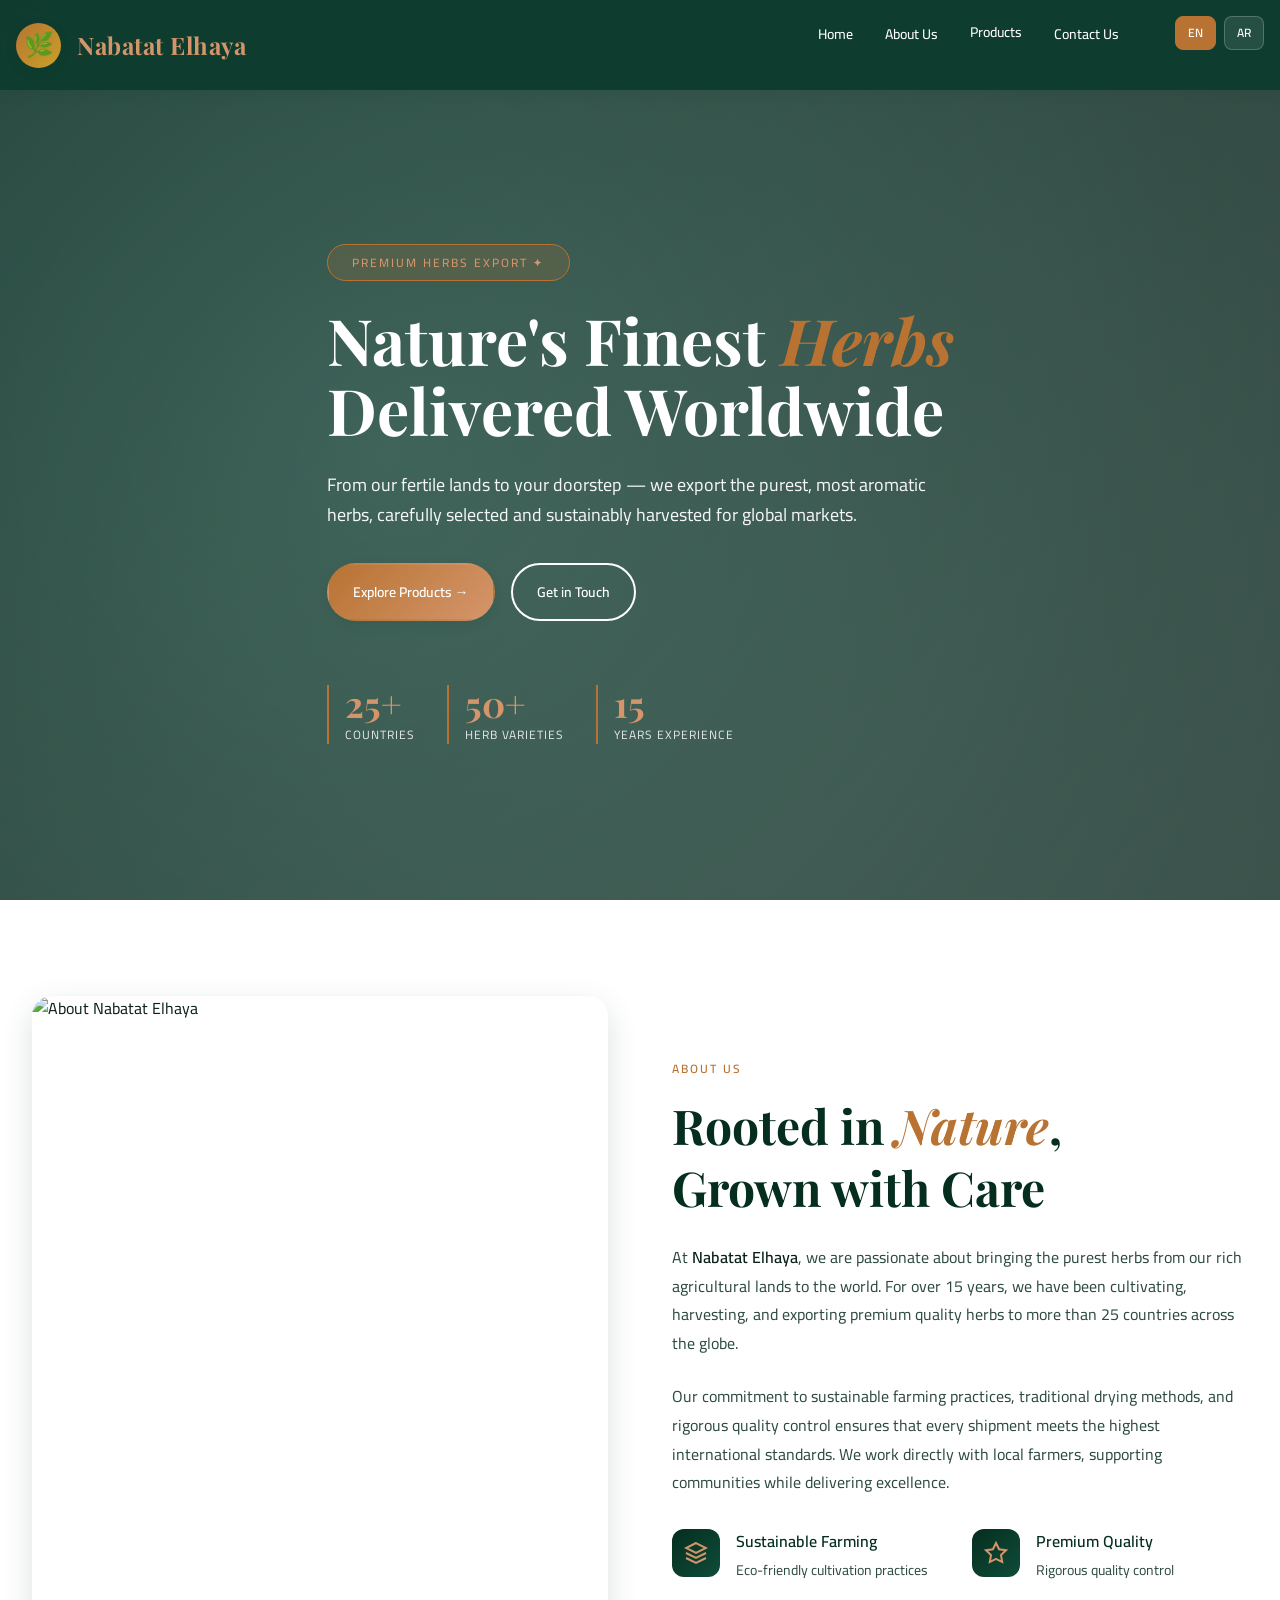
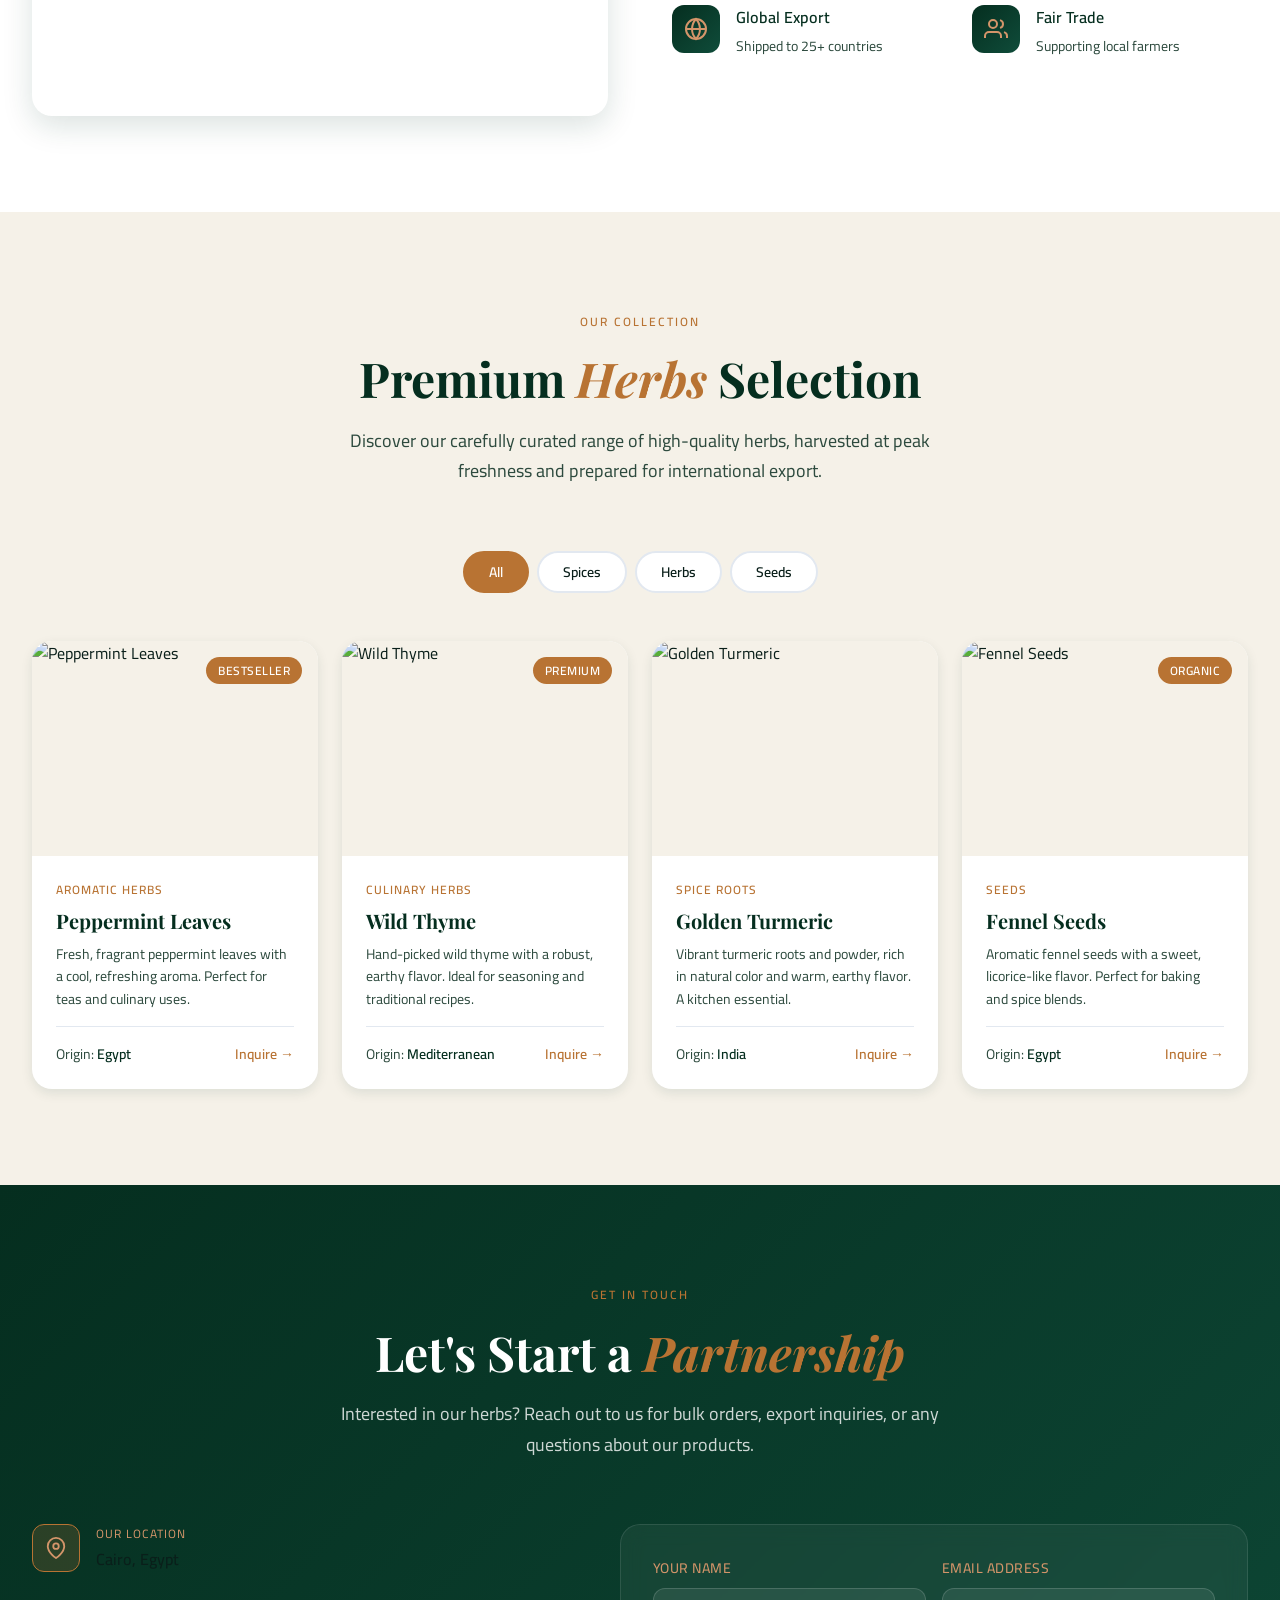
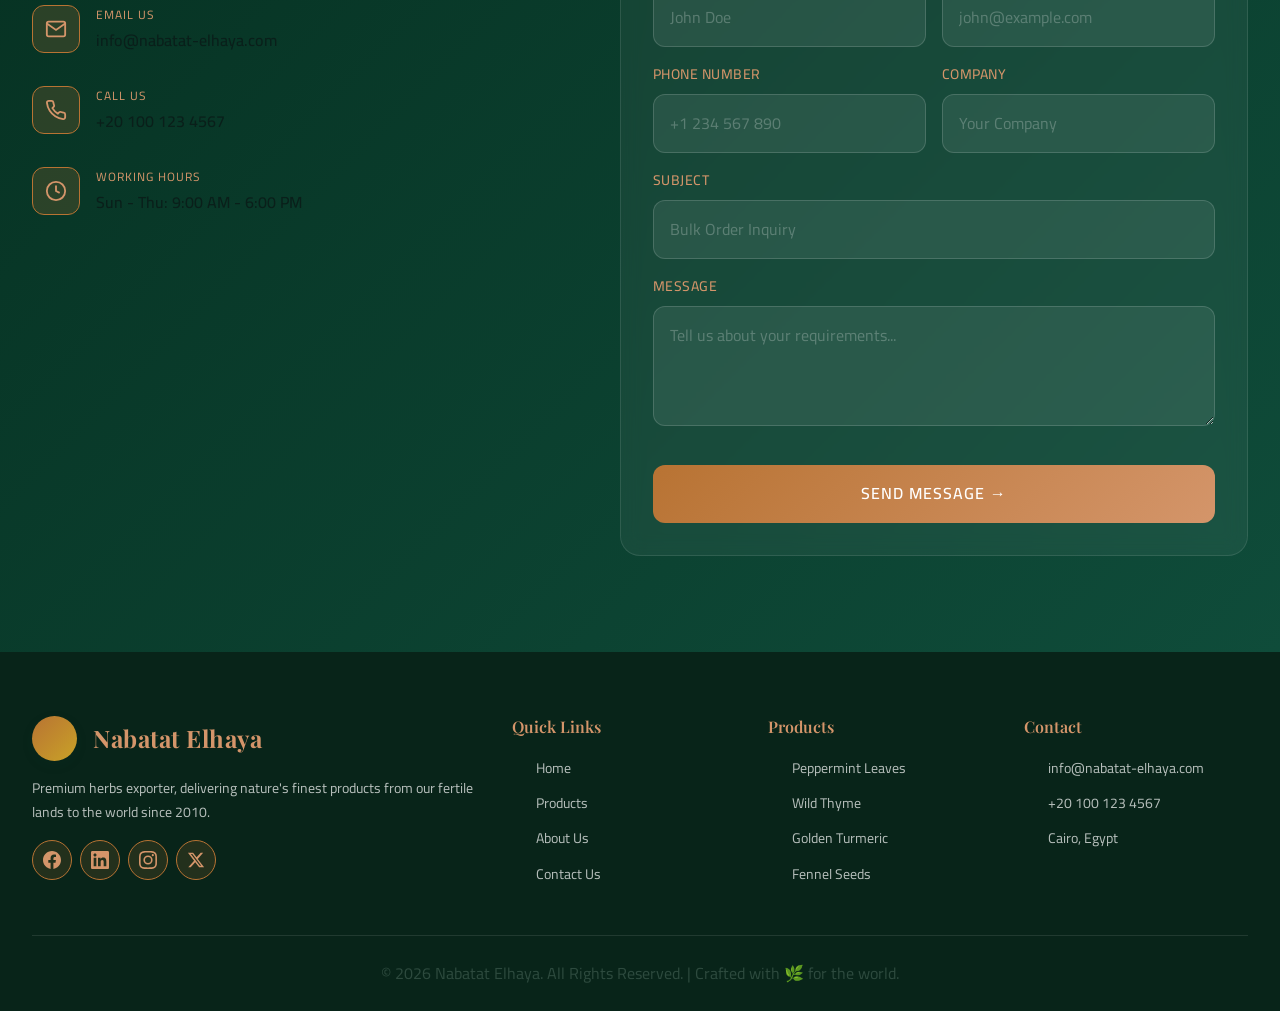
==== commit 4a44ed49: "Update images and styles in index.html Updated product images and background styles in the HTML file" ====
--- a/nabatat-elhaya/index.html
+++ b/nabatat-elhaya/index.html
@@ -1,41 +1,97 @@
 <!DOCTYPE html>
 <html lang="en" dir="ltr">
 <head>
-    <!-- Meta Tags -->
+    <!-- =========================================
+         Meta Tags - Performance & SEO
+         ========================================= -->
     <meta charset="UTF-8">
     <meta name="viewport" content="width=device-width, initial-scale=1.0">
-    <meta name="description" content="Nabatat Elhaya - Premium herbs, spices, and seeds exporter from Egypt to the world.">
-    <meta name="keywords" content="herbs export, spices, seeds, Egypt, premium herbs">
-    
-    <!-- Open Graph -->
+    <meta name="description" content="Nabatat Elhaya - Premium herbs, spices, and seeds exporter from Egypt to the world. Quality, sustainability, and reliable supply.">
+    <meta name="keywords" content="herbs export, spices, seeds, Egypt, premium herbs, natural products">
+    <meta name="author" content="Nabatat Elhaya">
+    
+    <!-- Open Graph / Social Media -->
     <meta property="og:title" content="Nabatat Elhaya | Premium Herbs Export">
-    <meta property="og:description" content="Premium herbs exporter from Egypt to the world">
+    <meta property="og:description" content="Premium herbs, spices, and seeds exporter from Egypt to the world">
     <meta property="og:type" content="website">
+    <meta property="og:url" content="https://nabatat-elhaya.com">
     
     <!-- Favicon -->
     <link rel="icon" type="image/svg+xml" href="assets/icons/favicon.svg">
     
-    <!-- Title -->
+    <!-- =========================================
+         Title - Dynamic based on language
+         ========================================= -->
     <title data-i18n="page_title">Nabatat Elhaya | Premium Herbs Export</title>
     
-    <!-- Preconnect -->
+    <!-- =========================================
+         Preconnect - Performance Optimization
+         ========================================= -->
     <link rel="preconnect" href="https://fonts.googleapis.com">
     <link rel="preconnect" href="https://fonts.gstatic.com" crossorigin>
     
-    <!-- Google Fonts -->
+    <!-- =========================================
+         Google Fonts - With font-display: swap
+         ========================================= -->
     <link href="https://fonts.googleapis.com/css2?family=Playfair+Display:wght@400;600;700;900&family=Poppins:wght@300;400;500;600;700&family=Cairo:wght@300;400;500;600;700&display=swap" rel="stylesheet">
     
-    <!-- CSS -->
+    <!-- =========================================
+         CSS Files - Loaded in correct order
+         ========================================= -->
     <link rel="stylesheet" href="css/main.css">
 </head>
 <body>
-    <!-- Header will be injected here by components.js -->
-    
+    <!-- =========================================
+         HEADER / NAVIGATION
+         ========================================= -->
+    <header class="header" id="header">
+        <div class="nav-container">
+            <!-- Logo -->
+            <a href="#home" class="logo">
+                <div class="logo-icon">🌿</div>
+                <div class="logo-text">
+                    <span data-i18n="brand_name">Nabatat</span> <span>Elhaya</span>
+                </div>
+            </a>
+            
+            <!-- Navigation Menu -->
+            <nav>
+                <ul class="nav-menu" id="navMenu">
+                    <li><a href="#home" class="nav-link" data-i18n="nav_home">Home</a></li>
+                    <li><a href="#about" class="nav-link" data-i18n="nav_about">About Us</a></li>
+                    <li class="dropdown">
+                        <a href="#products" class="nav-link dropdown-trigger" data-i18n="nav_products">Products</a>
+                        <ul class="dropdown-menu">
+                            <li><a href="#products?filter=spices" class="dropdown-item" data-i18n="nav_spices">Spices</a></li>
+                            <li><a href="#products?filter=herbs" class="dropdown-item" data-i18n="nav_herbs">Herbs</a></li>
+                            <li><a href="#products?filter=seeds" class="dropdown-item" data-i18n="nav_seeds">Seeds</a></li>
+                        </ul>
+                    </li>
+                    <li><a href="#contact" class="nav-link" data-i18n="nav_contact">Contact Us</a></li>
+                    
+                    <!-- Language Switcher -->
+                    <li class="lang-switcher">
+                        <button class="lang-btn active" data-lang="en">EN</button>
+                        <button class="lang-btn" data-lang="ar">AR</button>
+                    </li>
+                </ul>
+            </nav>
+            
+            <!-- Mobile Menu Toggle -->
+            <button class="menu-toggle" id="menuToggle" aria-label="Toggle menu">
+                ☰
+            </button>
+        </div>
+    </header>
+    
+    <!-- =========================================
+         MAIN CONTENT
+         ========================================= -->
     <main>
         <!-- =========================================
              HERO SECTION
              ========================================= -->
-        <section class="hero" id="home">
+        <section class="hero" id="home" style="background: linear-gradient(135deg, rgba(13, 59, 46, 0.85), rgba(13, 59, 46, 0.7)), url('https://images.unsplash.com/photo-1540420773420-3366772f2771?w=1920&q=80'); background-size: cover; background-position: center;">
             <div class="hero-content">
                 <span class="hero-tag" data-i18n="hero_tag">Premium Herbs Export ✦</span>
                 <h1>
@@ -46,8 +102,8 @@
                 <p data-i18n="hero_desc">From our fertile lands to your doorstep — we export the purest, most aromatic herbs, carefully selected and sustainably harvested for global markets.</p>
                 
                 <div class="hero-buttons">
-                    <a href="pages/products.html" class="btn btn-primary" data-i18n="hero_btn_1">Explore Products →</a>
-                    <a href="pages/contact.html" class="btn btn-outline" data-i18n="hero_btn_2">Get in Touch</a>
+                    <a href="#products" class="btn btn-primary" data-i18n="hero_btn_1">Explore Products →</a>
+                    <a href="#contact" class="btn btn-outline" data-i18n="hero_btn_2">Get in Touch</a>
                 </div>
                 
                 <div class="hero-stats">
@@ -68,113 +124,390 @@
         </section>
         
         <!-- =========================================
-             FEATURED PRODUCTS SECTION
+             ABOUT SECTION
              ========================================= -->
-        <section class="products" id="featured-products">
+        <section class="about" id="about">
             <div class="container">
+                <div class="about-grid">
+                    <!-- About Image -->
+                    <div class="about-image fade-in">
+                        <img src="https://images.unsplash.com/photo-1466692476868-aef1dfb1e735?w=600&h=750&fit=crop" alt="About Nabatat Elhaya" width="600" height="750" loading="lazy">
+                    </div>
+                    
+                    <!-- About Content -->
+                    <div class="about-content fade-in">
+                        <span class="section-tag" data-i18n="about_tag">About Us</span>
+                        <h2 class="section-title">
+                            <span data-i18n="about_title_1">Rooted in</span> 
+                            <span class="accent" data-i18n="about_title_2">Nature</span>,<br>
+                            <span data-i18n="about_title_3">Grown with Care</span>
+                        </h2>
+                        <p class="about-text" data-i18n="about_text_1">
+                            At <strong>Nabatat Elhaya</strong>, we are passionate about bringing the purest herbs from our rich agricultural lands to the world. For over 15 years, we have been cultivating, harvesting, and exporting premium quality herbs to more than 25 countries across the globe.
+                        </p>
+                        <p class="about-text" data-i18n="about_text_2">
+                            Our commitment to sustainable farming practices, traditional drying methods, and rigorous quality control ensures that every shipment meets the highest international standards. We work directly with local farmers, supporting communities while delivering excellence.
+                        </p>
+                        
+                        <!-- About Features -->
+                        <div class="about-features">
+                            <div class="feature">
+                                <div class="feature-icon">
+                                    <svg width="24" height="24" viewBox="0 0 24 24" fill="none" stroke="currentColor" stroke-width="2">
+                                        <path d="M12 2L2 7l10 5 10-5-10-5zM2 17l10 5 10-5M2 12l10 5 10-5"/>
+                                    </svg>
+                                </div>
+                                <div>
+                                    <div class="feature-title" data-i18n="feature_1_title">Sustainable Farming</div>
+                                    <div class="feature-desc" data-i18n="feature_1_desc">Eco-friendly cultivation practices</div>
+                                </div>
+                            </div>
+                            <div class="feature">
+                                <div class="feature-icon">
+                                    <svg width="24" height="24" viewBox="0 0 24 24" fill="none" stroke="currentColor" stroke-width="2">
+                                        <path d="M12 2l3.09 6.26L22 9.27l-5 4.87 1.18 6.88L12 17.77l-6.18 3.25L7 14.14 2 9.27l6.91-1.01L12 2z"/>
+                                    </svg>
+                                </div>
+                                <div>
+                                    <div class="feature-title" data-i18n="feature_2_title">Premium Quality</div>
+                                    <div class="feature-desc" data-i18n="feature_2_desc">Rigorous quality control</div>
+                                </div>
+                            </div>
+                            <div class="feature">
+                                <div class="feature-icon">
+                                    <svg width="24" height="24" viewBox="0 0 24 24" fill="none" stroke="currentColor" stroke-width="2">
+                                        <circle cx="12" cy="12" r="10"/>
+                                        <path d="M2 12h20M12 2a15.3 15.3 0 0 1 4 10 15.3 15.3 0 0 1-4 10 15.3 15.3 0 0 1-4-10 15.3 15.3 0 0 1 4-10z"/>
+                                    </svg>
+                                </div>
+                                <div>
+                                    <div class="feature-title" data-i18n="feature_3_title">Global Export</div>
+                                    <div class="feature-desc" data-i18n="feature_3_desc">Shipped to 25+ countries</div>
+                                </div>
+                            </div>
+                            <div class="feature">
+                                <div class="feature-icon">
+                                    <svg width="24" height="24" viewBox="0 0 24 24" fill="none" stroke="currentColor" stroke-width="2">
+                                        <path d="M17 21v-2a4 4 0 0 0-4-4H5a4 4 0 0 0-4 4v2"/>
+                                        <circle cx="9" cy="7" r="4"/>
+                                        <path d="M23 21v-2a4 4 0 0 0-3-3.87M16 3.13a4 4 0 0 1 0 7.75"/>
+                                    </svg>
+                                </div>
+                                <div>
+                                    <div class="feature-title" data-i18n="feature_4_title">Fair Trade</div>
+                                    <div class="feature-desc" data-i18n="feature_4_desc">Supporting local farmers</div>
+                                </div>
+                            </div>
+                        </div>
+                    </div>
+                </div>
+            </div>
+        </section>
+        
+        <!-- =========================================
+             PRODUCTS SECTION
+             ========================================= -->
+        <section class="products" id="products">
+            <div class="container">
+                <!-- Section Header -->
                 <div class="section-header fade-in">
                     <span class="section-tag" data-i18n="products_tag">Our Collection</span>
                     <h2 class="section-title">
-                        <span data-i18n="products_title_1">Featured</span> 
-                        <span class="accent" data-i18n="products_title_2">Products</span>
+                        <span data-i18n="products_title_1">Premium</span> 
+                        <span class="accent" data-i18n="products_title_2">Herbs</span> 
+                        <span data-i18n="products_title_3">Selection</span>
                     </h2>
-                    <p class="section-subtitle" data-i18n="products_subtitle">Discover our carefully curated range of high-quality herbs.</p>
-                </div>
-                
+                    <p class="section-subtitle" data-i18n="products_subtitle">Discover our carefully curated range of high-quality herbs, harvested at peak freshness and prepared for international export.</p>
+                </div>
+                
+                <!-- Filter Buttons -->
+                <div class="products-filter fade-in">
+                    <button class="filter-btn active" data-filter="all" data-i18n="filter_all">All</button>
+                    <button class="filter-btn" data-filter="spices" data-i18n="filter_spices">Spices</button>
+                    <button class="filter-btn" data-filter="herbs" data-i18n="filter_herbs">Herbs</button>
+                    <button class="filter-btn" data-filter="seeds" data-i18n="filter_seeds">Seeds</button>
+                </div>
+                
+                <!-- Products Grid -->
                 <div class="products-grid">
-                    <!-- Product 1 -->
+                    <!-- Product 1 - Peppermint -->
                     <div class="product-card fade-in" data-category="herbs">
                         <div class="product-image">
-                            <img src="assets/images/products/peppermint.jpg" alt="Peppermint Leaves" width="400" height="300" loading="lazy">
+                            <img src="https://images.unsplash.com/photo-1628088062854-dcf28e6918e7?w=400&h=300&fit=crop" alt="Peppermint Leaves" width="400" height="300" loading="lazy">
                             <span class="badge product-badge" data-i18n="badge_bestseller">Bestseller</span>
                         </div>
                         <div class="product-info">
                             <div class="product-category" data-i18n="category_aromatic">Aromatic Herbs</div>
                             <h3 class="product-name" data-i18n="product_1_name">Peppermint Leaves</h3>
-                            <p class="product-desc" data-i18n="product_1_desc">Fresh, fragrant peppermint leaves with a cool, refreshing aroma.</p>
+                            <p class="product-desc" data-i18n="product_1_desc">Fresh, fragrant peppermint leaves with a cool, refreshing aroma. Perfect for teas and culinary uses.</p>
                             <div class="product-footer">
                                 <div class="product-origin">
                                     <span data-i18n="origin_label">Origin:</span> 
                                     <strong data-i18n="origin_egypt">Egypt</strong>
                                 </div>
-                                <a href="pages/product-detail.html?id=peppermint" class="product-link" data-i18n="view_details">View Details →</a>
+                                <a href="#contact" class="product-link" data-i18n="inquire">Inquire →</a>
                             </div>
                         </div>
                     </div>
                     
-                    <!-- Product 2 -->
+                    <!-- Product 2 - Thyme -->
                     <div class="product-card fade-in" data-category="herbs">
                         <div class="product-image">
-                            <img src="assets/images/products/thyme.jpg" alt="Wild Thyme" width="400" height="300" loading="lazy">
+                            <img src="https://images.unsplash.com/photo-1615485925763-867862f8021a?w=400&h=300&fit=crop" alt="Wild Thyme" width="400" height="300" loading="lazy">
                             <span class="badge product-badge" data-i18n="badge_premium">Premium</span>
                         </div>
                         <div class="product-info">
                             <div class="product-category" data-i18n="category_culinary">Culinary Herbs</div>
                             <h3 class="product-name" data-i18n="product_2_name">Wild Thyme</h3>
-                            <p class="product-desc" data-i18n="product_2_desc">Hand-picked wild thyme with a robust, earthy flavor.</p>
+                            <p class="product-desc" data-i18n="product_2_desc">Hand-picked wild thyme with a robust, earthy flavor. Ideal for seasoning and traditional recipes.</p>
                             <div class="product-footer">
                                 <div class="product-origin">
                                     <span data-i18n="origin_label">Origin:</span> 
                                     <strong data-i18n="origin_mediterranean">Mediterranean</strong>
                                 </div>
-                                <a href="pages/product-detail.html?id=thyme" class="product-link" data-i18n="view_details">View Details →</a>
+                                <a href="#contact" class="product-link" data-i18n="inquire">Inquire →</a>
                             </div>
                         </div>
                     </div>
                     
-                    <!-- Product 3 -->
+                    <!-- Product 3 - Turmeric -->
                     <div class="product-card fade-in" data-category="spices">
                         <div class="product-image">
-                            <img src="assets/images/products/turmeric.jpg" alt="Golden Turmeric" width="400" height="300" loading="lazy">
+                            <img src="https://images.unsplash.com/photo-1615485290382-441e4d049cb5?w=400&h=300&fit=crop" alt="Golden Turmeric" width="400" height="300" loading="lazy">
                         </div>
                         <div class="product-info">
                             <div class="product-category" data-i18n="category_spice_roots">Spice Roots</div>
                             <h3 class="product-name" data-i18n="product_3_name">Golden Turmeric</h3>
-                            <p class="product-desc" data-i18n="product_3_desc">Vibrant turmeric roots rich in natural color and warm flavor.</p>
+                            <p class="product-desc" data-i18n="product_3_desc">Vibrant turmeric roots and powder, rich in natural color and warm, earthy flavor. A kitchen essential.</p>
                             <div class="product-footer">
                                 <div class="product-origin">
                                     <span data-i18n="origin_label">Origin:</span> 
                                     <strong data-i18n="origin_india">India</strong>
                                 </div>
-                                <a href="pages/product-detail.html?id=turmeric" class="product-link" data-i18n="view_details">View Details →</a>
+                                <a href="#contact" class="product-link" data-i18n="inquire">Inquire →</a>
                             </div>
                         </div>
                     </div>
                     
-                    <!-- Product 4 -->
+                    <!-- Product 4 - Fennel Seeds -->
                     <div class="product-card fade-in" data-category="seeds">
                         <div class="product-image">
-                            <img src="assets/images/products/fennel.jpg" alt="Fennel Seeds" width="400" height="300" loading="lazy">
+                            <img src="https://images.unsplash.com/photo-1599940829877-576a4e8e363d?w=400&h=300&fit=crop" alt="Fennel Seeds" width="400" height="300" loading="lazy">
                             <span class="badge product-badge" data-i18n="badge_organic">Organic</span>
                         </div>
                         <div class="product-info">
                             <div class="product-category" data-i18n="category_seeds">Seeds</div>
                             <h3 class="product-name" data-i18n="product_4_name">Fennel Seeds</h3>
-                            <p class="product-desc" data-i18n="product_4_desc">Aromatic fennel seeds with a sweet, licorice-like flavor.</p>
+                            <p class="product-desc" data-i18n="product_4_desc">Aromatic fennel seeds with a sweet, licorice-like flavor. Perfect for baking and spice blends.</p>
                             <div class="product-footer">
                                 <div class="product-origin">
                                     <span data-i18n="origin_label">Origin:</span> 
                                     <strong data-i18n="origin_egypt">Egypt</strong>
                                 </div>
-                                <a href="pages/product-detail.html?id=fennel" class="product-link" data-i18n="view_details">View Details →</a>
-                            </div>
-                        </div>
-                    </div>
-                </div>
-                
-                <div class="text-center" style="margin-top: 3rem;">
-                    <a href="pages/products.html" class="btn btn-secondary" data-i18n="view_all_products">View All Products →</a>
+                                <a href="#contact" class="product-link" data-i18n="inquire">Inquire →</a>
+                            </div>
+                        </div>
+                    </div>
+                </div>
+            </div>
+        </section>
+        
+        <!-- =========================================
+             CONTACT SECTION
+             ========================================= -->
+        <section class="contact" id="contact">
+            <div class="container">
+                <!-- Section Header -->
+                <div class="section-header fade-in">
+                    <span class="section-tag" data-i18n="contact_tag">Get in Touch</span>
+                    <h2 class="section-title">
+                        <span data-i18n="contact_title_1">Let's Start a</span> 
+                        <span class="accent" data-i18n="contact_title_2">Partnership</span>
+                    </h2>
+                    <p class="section-subtitle" data-i18n="contact_subtitle">Interested in our herbs? Reach out to us for bulk orders, export inquiries, or any questions about our products.</p>
+                </div>
+                
+                <div class="contact-grid">
+                    <!-- Contact Info -->
+                    <div class="contact-info fade-in">
+                        <div class="contact-item">
+                            <div class="contact-icon">
+                                <svg width="22" height="22" viewBox="0 0 24 24" fill="none" stroke="currentColor" stroke-width="2">
+                                    <path d="M21 10c0 7-9 13-9 13s-9-6-9-13a9 9 0 0 1 18 0z"/>
+                                    <circle cx="12" cy="10" r="3"/>
+                                </svg>
+                            </div>
+                            <div>
+                                <div class="contact-label" data-i18n="contact_location_label">Our Location</div>
+                                <div class="contact-value" data-i18n="contact_location_value">Cairo, Egypt</div>
+                            </div>
+                        </div>
+                        <div class="contact-item">
+                            <div class="contact-icon">
+                                <svg width="22" height="22" viewBox="0 0 24 24" fill="none" stroke="currentColor" stroke-width="2">
+                                    <path d="M4 4h16c1.1 0 2 .9 2 2v12c0 1.1-.9 2-2 2H4c-1.1 0-2-.9-2-2V6c0-1.1.9-2 2-2z"/>
+                                    <polyline points="22,6 12,13 2,6"/>
+                                </svg>
+                            </div>
+                            <div>
+                                <div class="contact-label" data-i18n="contact_email_label">Email Us</div>
+                                <div class="contact-value">info@nabatat-elhaya.com</div>
+                            </div>
+                        </div>
+                        <div class="contact-item">
+                            <div class="contact-icon">
+                                <svg width="22" height="22" viewBox="0 0 24 24" fill="none" stroke="currentColor" stroke-width="2">
+                                    <path d="M22 16.92v3a2 2 0 0 1-2.18 2 19.79 19.79 0 0 1-8.63-3.07 19.5 19.5 0 0 1-6-6 19.79 19.79 0 0 1-3.07-8.67A2 2 0 0 1 4.11 2h3a2 2 0 0 1 2 1.72 12.84 12.84 0 0 0 .7 2.81 2 2 0 0 1-.45 2.11L8.09 9.91a16 16 0 0 0 6 6l1.27-1.27a2 2 0 0 1 2.11-.45 12.84 12.84 0 0 0 2.81.7A2 2 0 0 1 22 16.92z"/>
+                                </svg>
+                            </div>
+                            <div>
+                                <div class="contact-label" data-i18n="contact_phone_label">Call Us</div>
+                                <div class="contact-value">+20 100 123 4567</div>
+                            </div>
+                        </div>
+                        <div class="contact-item">
+                            <div class="contact-icon">
+                                <svg width="22" height="22" viewBox="0 0 24 24" fill="none" stroke="currentColor" stroke-width="2">
+                                    <circle cx="12" cy="12" r="10"/>
+                                    <polyline points="12 6 12 12 16 14"/>
+                                </svg>
+                            </div>
+                            <div>
+                                <div class="contact-label" data-i18n="contact_hours_label">Working Hours</div>
+                                <div class="contact-value" data-i18n="contact_hours_value">Sun - Thu: 9:00 AM - 6:00 PM</div>
+                            </div>
+                        </div>
+                    </div>
+                    
+                    <!-- Contact Form -->
+                    <form class="contact-form fade-in" id="contactForm">
+                        <div class="form-row">
+                            <div class="form-group">
+                                <label class="form-label" data-i18n="form_name">Your Name</label>
+                                <input type="text" class="form-control" placeholder="John Doe" required>
+                            </div>
+                            <div class="form-group">
+                                <label class="form-label" data-i18n="form_email">Email Address</label>
+                                <input type="email" class="form-control" placeholder="john@example.com" required>
+                            </div>
+                        </div>
+                        <div class="form-row">
+                            <div class="form-group">
+                                <label class="form-label" data-i18n="form_phone">Phone Number</label>
+                                <input type="tel" class="form-control" placeholder="+1 234 567 890">
+                            </div>
+                            <div class="form-group">
+                                <label class="form-label" data-i18n="form_company">Company</label>
+                                <input type="text" class="form-control" placeholder="Your Company">
+                            </div>
+                        </div>
+                        <div class="form-group">
+                            <label class="form-label" data-i18n="form_subject">Subject</label>
+                            <input type="text" class="form-control" placeholder="Bulk Order Inquiry" required>
+                        </div>
+                        <div class="form-group">
+                            <label class="form-label" data-i18n="form_message">Message</label>
+                            <textarea class="form-control" placeholder="Tell us about your requirements..." required></textarea>
+                        </div>
+                        <button type="submit" class="submit-btn" data-i18n="form_submit">Send Message →</button>
+                    </form>
                 </div>
             </div>
         </section>
     </main>
     
-    <!-- Footer will be injected here by components.js -->
-    
-    <!-- JavaScript Files -->
-    <script src="js/components.js" defer></script>
+    <!-- =========================================
+         FOOTER
+         ========================================= -->
+    <footer class="footer">
+        <div class="container">
+            <div class="footer-grid">
+                <!-- Footer Brand -->
+                <div class="footer-brand">
+                    <a href="#home" class="logo">
+                        <div class="logo-icon"></div>
+                        <div class="logo-text">
+                            <span data-i18n="brand_name">Nabatat</span> <span>Elhaya</span>
+                        </div>
+                    </a>
+                    <p data-i18n="footer_desc">Premium herbs exporter, delivering nature's finest products from our fertile lands to the world since 2010.</p>
+                    <div class="social-links">
+                        <!-- Facebook -->
+                        <a href="#" class="social-link" aria-label="Facebook">
+                            <svg width="18" height="18" viewBox="0 0 24 24" fill="currentColor">
+                                <path d="M24 12.073c0-6.627-5.373-12-12-12s-12 5.373-12 12c0 5.99 4.388 10.954 10.125 11.854v-8.385H7.078v-3.47h3.047V9.43c0-3.007 1.792-4.669 4.533-4.669 1.312 0 2.686.235 2.686.235v2.953H15.83c-1.491 0-1.956.925-1.956 1.874v2.25h3.328l-.532 3.47h-2.796v8.385C19.612 23.027 24 18.062 24 12.073z"/>
+                            </svg>
+                        </a>
+                        
+                        <!-- LinkedIn -->
+                        <a href="#" class="social-link" aria-label="LinkedIn">
+                            <svg width="18" height="18" viewBox="0 0 24 24" fill="currentColor">
+                                <path d="M20.447 20.452h-3.554v-5.569c0-1.328-.027-3.037-1.852-3.037-1.853 0-2.136 1.445-2.136 2.939v5.667H9.351V9h3.414v1.561h.046c.477-.9 1.637-1.85 3.37-1.85 3.601 0 4.267 2.37 4.267 5.455v6.286zM5.337 7.433c-1.144 0-2.063-.926-2.063-2.065 0-1.138.92-2.063 2.063-2.063 1.14 0 2.064.925 2.064 2.063 0 1.139-.925 2.065-2.064 2.065zm1.782 13.019H3.555V9h3.564v11.452zM22.225 0H1.771C.792 0 0 .774 0 1.729v20.542C0 23.227.792 24 1.771 24h20.451C23.2 24 24 23.227 24 22.271V1.729C24 .774 23.2 0 22.222 0h.003z"/>
+                            </svg>
+                        </a>
+                        
+                        <!-- Instagram -->
+                        <a href="#" class="social-link" aria-label="Instagram">
+                            <svg width="18" height="18" viewBox="0 0 24 24" fill="currentColor">
+                                <path d="M12 2.163c3.204 0 3.584.012 4.85.07 3.252.148 4.771 1.691 4.919 4.919.058 1.265.069 1.645.069 4.849 0 3.205-.012 3.584-.069 4.849-.149 3.225-1.664 4.771-4.919 4.919-1.266.058-1.644.07-4.85.07-3.204 0-3.584-.012-4.849-.07-3.26-.149-4.771-1.699-4.919-4.92-.058-1.265-.07-1.644-.07-4.849 0-3.204.013-3.583.07-4.849.149-3.227 1.664-4.771 4.919-4.919 1.266-.057 1.645-.069 4.849-.069zM12 0C8.741 0 8.333.014 7.053.072 2.695.272.273 2.69.073 7.052.014 8.333 0 8.741 0 12c0 3.259.014 3.668.072 4.948.2 4.358 2.618 6.78 6.98 6.98C8.333 23.986 8.741 24 12 24c3.259 0 3.668-.014 4.948-.072 4.354-.2 6.782-2.618 6.979-6.98.059-1.28.073-1.689.073-4.948 0-3.259-.014-3.667-.072-4.947-.196-4.354-2.617-6.78-6.979-6.98C15.668.014 15.259 0 12 0zm0 5.838a6.162 6.162 0 1 0 0 12.324 6.162 6.162 0 0 0 0-12.324zM12 16a4 4 0 1 1 0-8 4 4 0 0 1 0 8zm6.406-11.845a1.44 1.44 0 1 0 0 2.881 1.44 1.44 0 0 0 0-2.881z"/>
+                            </svg>
+                        </a>
+                        
+                        <!-- Twitter/X -->
+                        <a href="#" class="social-link" aria-label="Twitter">
+                            <svg width="18" height="18" viewBox="0 0 24 24" fill="currentColor">
+                                <path d="M18.244 2.25h3.308l-7.227 8.26 8.502 11.24H16.17l-5.214-6.817L4.99 21.75H1.68l7.73-8.835L1.254 2.25H8.08l4.713 6.231zm-1.161 17.52h1.833L7.084 4.126H5.117z"/>
+                            </svg>
+                        </a>
+                    </div>
+                </div>
+                
+                <!-- Quick Links -->
+                <div>
+                    <h4 class="footer-title" data-i18n="footer_quick_links">Quick Links</h4>
+                    <ul class="footer-links">
+                        <li><a href="#home" data-i18n="nav_home">Home</a></li>
+                        <li><a href="#products" data-i18n="nav_products">Products</a></li>
+                        <li><a href="#about" data-i18n="nav_about">About Us</a></li>
+                        <li><a href="#contact" data-i18n="nav_contact">Contact</a></li>
+                    </ul>
+                </div>
+                
+                <!-- Products -->
+                <div>
+                    <h4 class="footer-title" data-i18n="footer_products">Products</h4>
+                    <ul class="footer-links">
+                        <li><a href="#products" data-i18n="product_1_name">Peppermint</a></li>
+                        <li><a href="#products" data-i18n="product_2_name">Thyme</a></li>
+                        <li><a href="#products" data-i18n="product_3_name">Turmeric</a></li>
+                        <li><a href="#products" data-i18n="product_4_name">Fennel Seeds</a></li>
+                    </ul>
+                </div>
+                
+                <!-- Contact -->
+                <div>
+                    <h4 class="footer-title" data-i18n="footer_contact">Contact</h4>
+                    <ul class="footer-links">
+                        <li><a href="mailto:info@nabatat-elhaya.com">info@nabatat-elhaya.com</a></li>
+                        <li><a href="tel:+201001234567">+20 100 123 4567</a></li>
+                        <li><a href="#" data-i18n="contact_location_value">Cairo, Egypt</a></li>
+                    </ul>
+                </div>
+            </div>
+            
+            <!-- Footer Bottom -->
+            <div class="footer-bottom">
+                <p data-i18n="footer_copyright">© 2026 Nabatat Elhaya. All Rights Reserved. | Crafted with 🌿 for the world.</p>
+            </div>
+        </div>
+    </footer>
+    
+    <!-- =========================================
+         JavaScript Files - Deferred for Performance
+         ========================================= -->
     <script src="js/i18n.js" defer></script>
     <script src="js/ui.js" defer></script>
+    <script src="js/form.js" defer></script>
     <script src="js/main.js" defer></script>
 </body>
-</html>+</html>
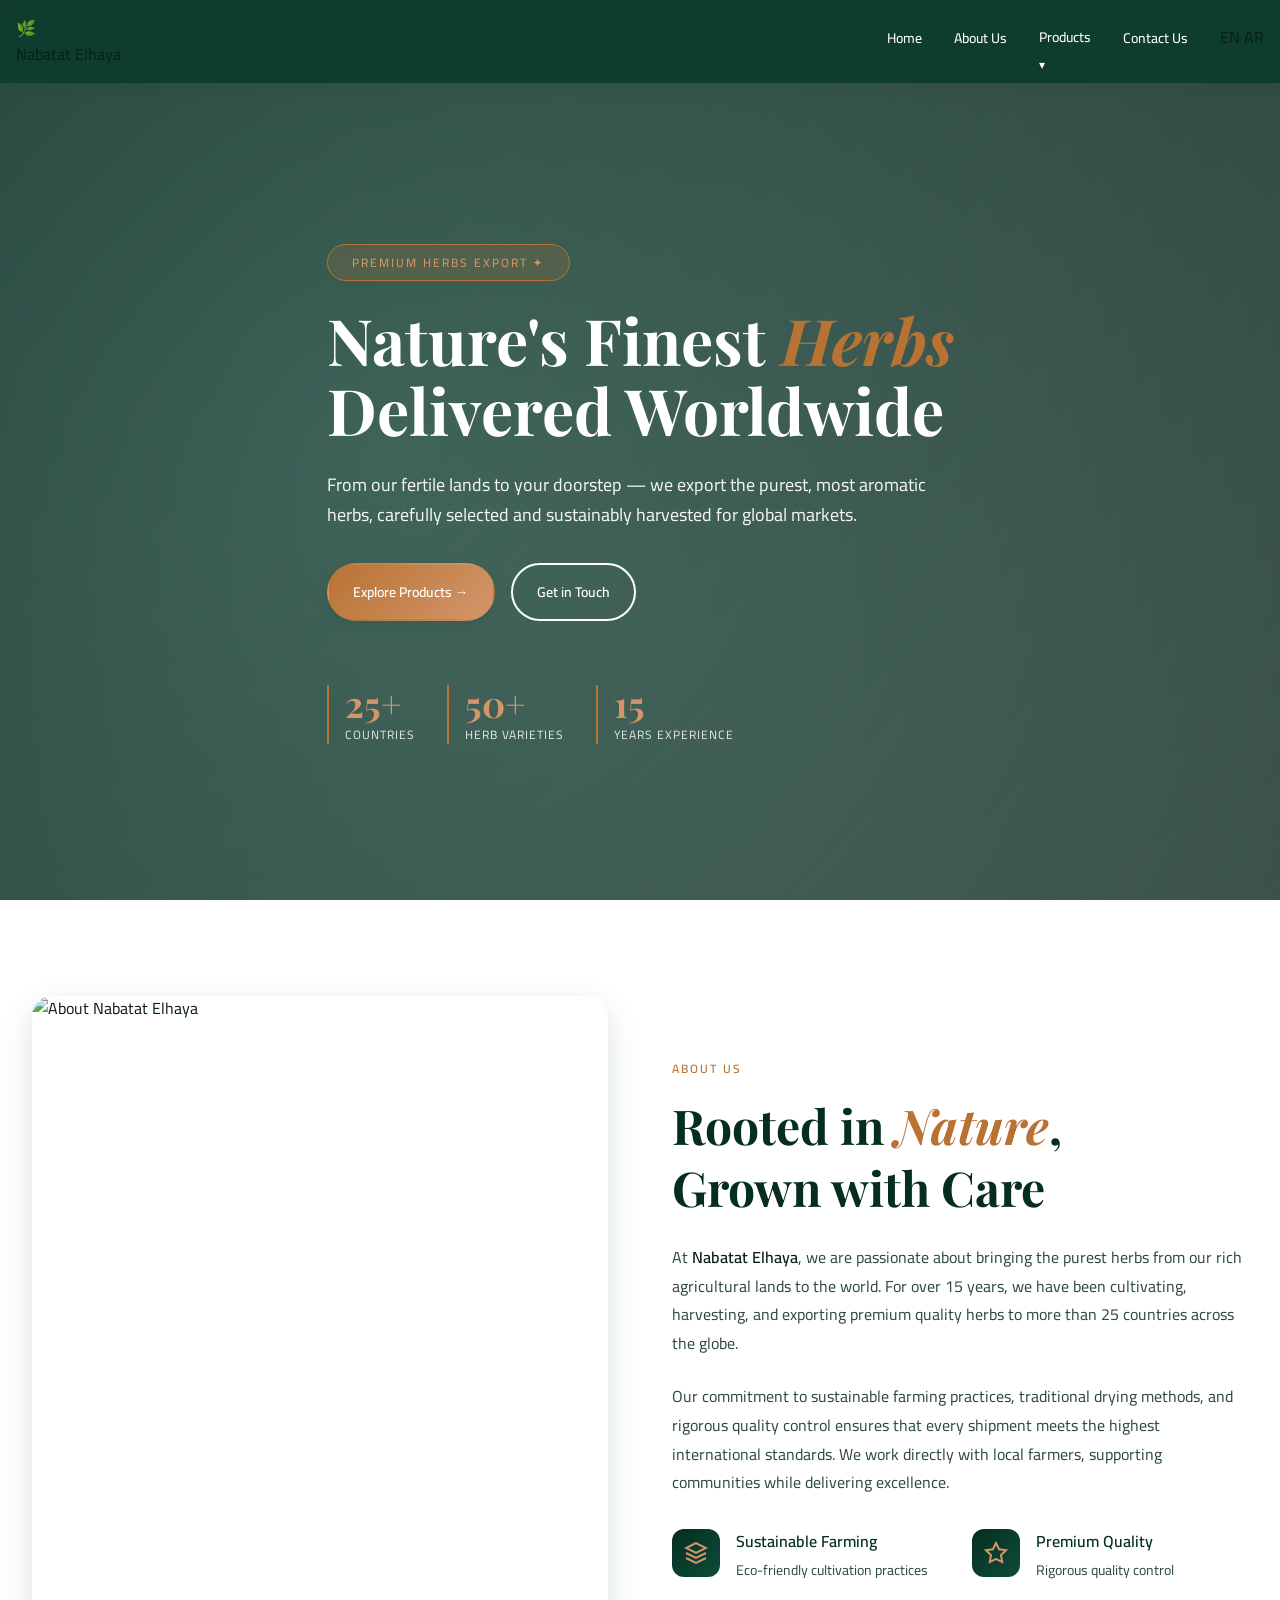
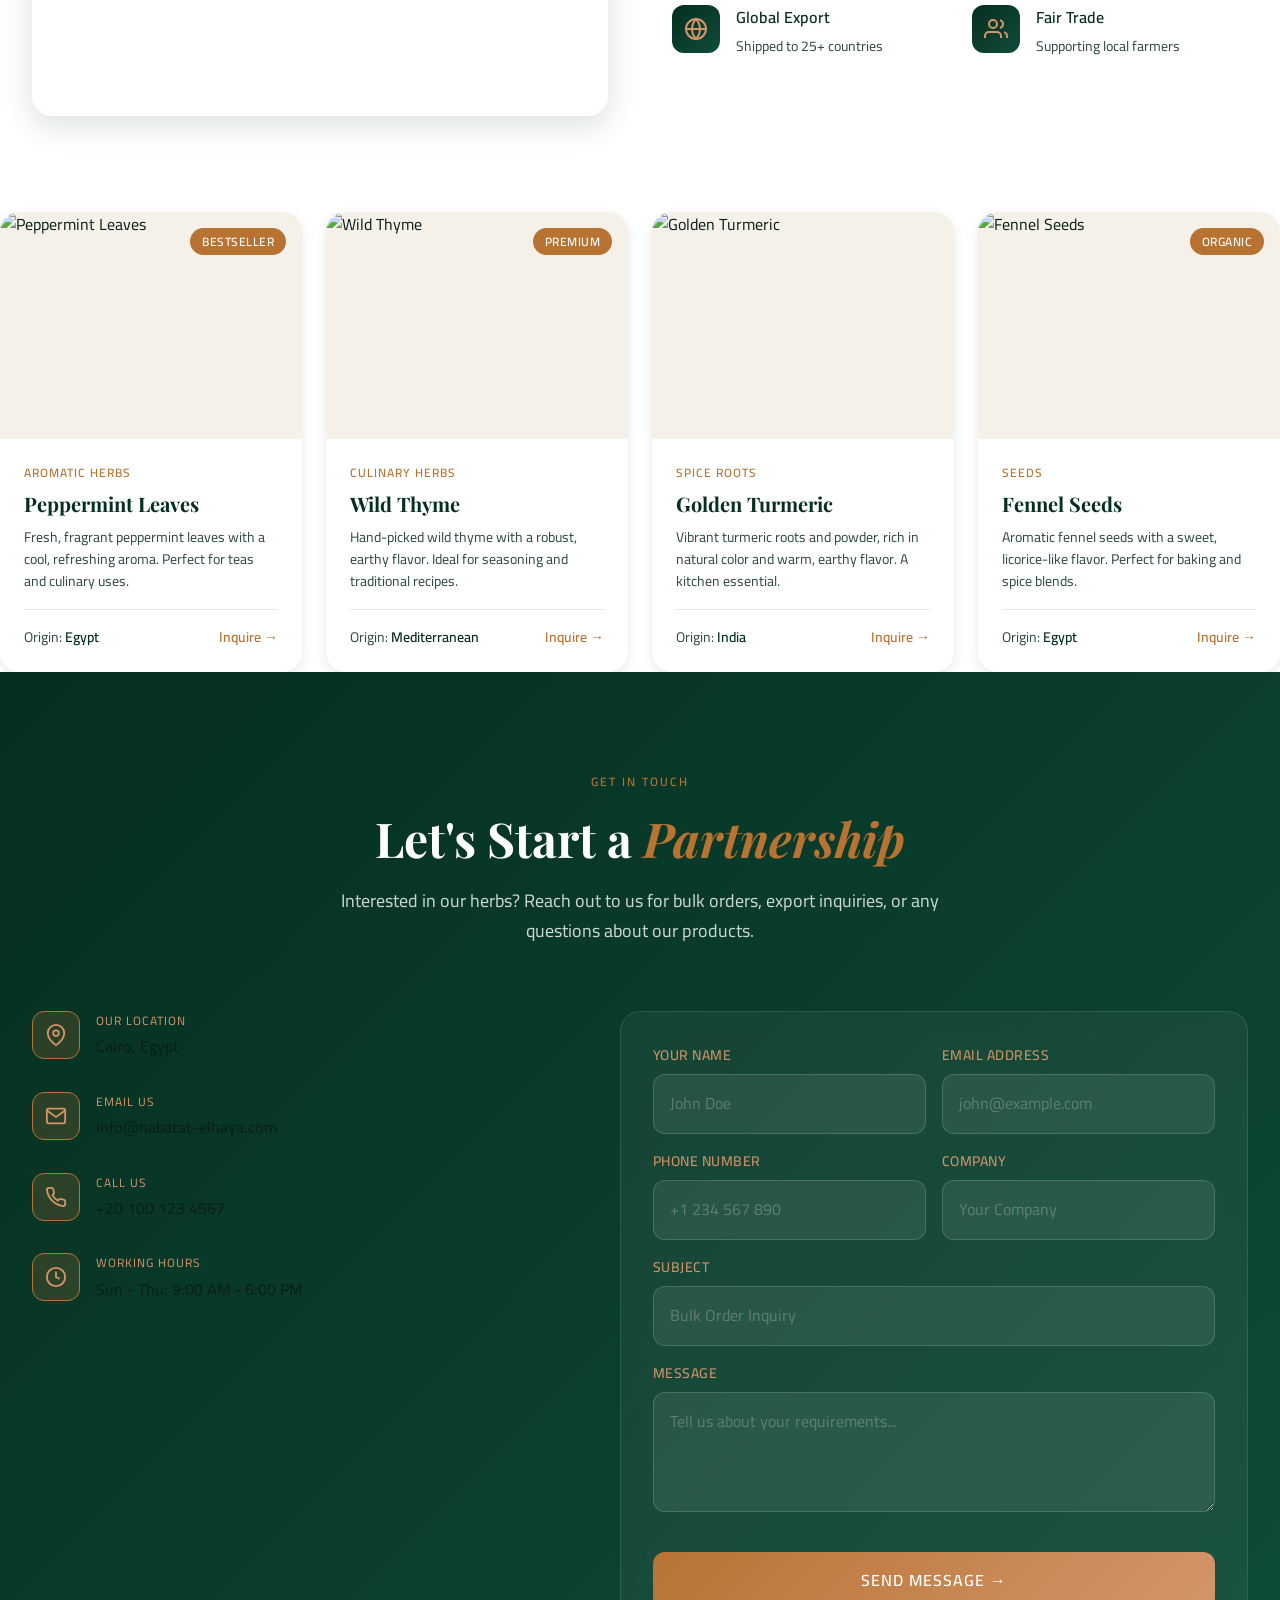
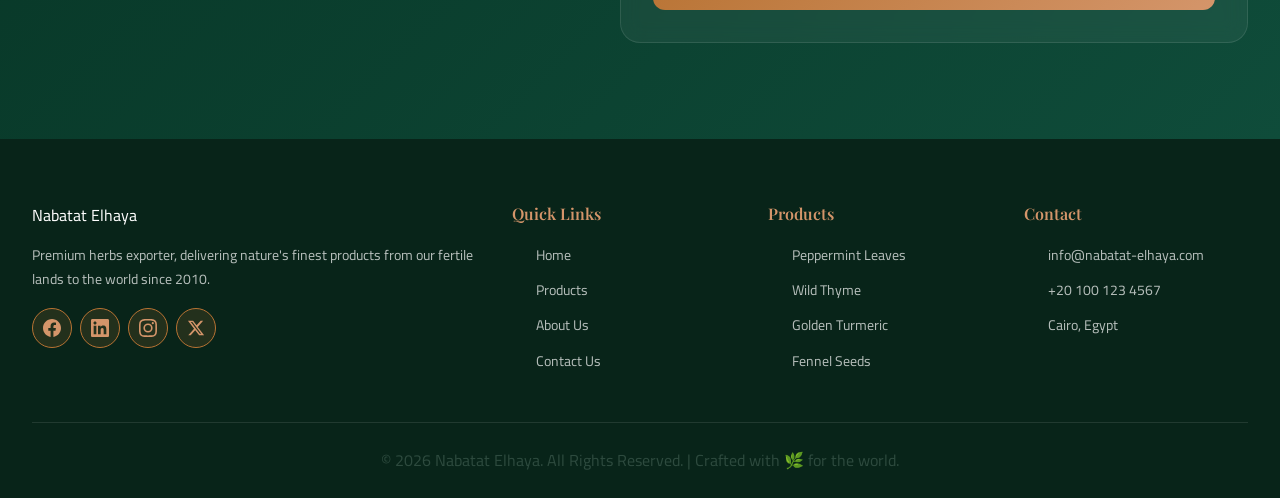
==== commit 9b9cb09e: "Add product cards for herbs and spices Updated products section to include new product cards for Pep" ====
--- a/nabatat-elhaya/index.html
+++ b/nabatat-elhaya/index.html
@@ -1,16 +1,14 @@
 <!DOCTYPE html>
 <html lang="en" dir="ltr">
 <head>
-    <!-- =========================================
-         Meta Tags - Performance & SEO
-         ========================================= -->
+    <!-- Meta Tags -->
     <meta charset="UTF-8">
     <meta name="viewport" content="width=device-width, initial-scale=1.0">
     <meta name="description" content="Nabatat Elhaya - Premium herbs, spices, and seeds exporter from Egypt to the world. Quality, sustainability, and reliable supply.">
     <meta name="keywords" content="herbs export, spices, seeds, Egypt, premium herbs, natural products">
     <meta name="author" content="Nabatat Elhaya">
     
-    <!-- Open Graph / Social Media -->
+    <!-- Open Graph -->
     <meta property="og:title" content="Nabatat Elhaya | Premium Herbs Export">
     <meta property="og:description" content="Premium herbs, spices, and seeds exporter from Egypt to the world">
     <meta property="og:type" content="website">
@@ -19,34 +17,23 @@
     <!-- Favicon -->
     <link rel="icon" type="image/svg+xml" href="assets/icons/favicon.svg">
     
-    <!-- =========================================
-         Title - Dynamic based on language
-         ========================================= -->
+    <!-- Title -->
     <title data-i18n="page_title">Nabatat Elhaya | Premium Herbs Export</title>
     
-    <!-- =========================================
-         Preconnect - Performance Optimization
-         ========================================= -->
+    <!-- Preconnect -->
     <link rel="preconnect" href="https://fonts.googleapis.com">
     <link rel="preconnect" href="https://fonts.gstatic.com" crossorigin>
     
-    <!-- =========================================
-         Google Fonts - With font-display: swap
-         ========================================= -->
+    <!-- Google Fonts -->
     <link href="https://fonts.googleapis.com/css2?family=Playfair+Display:wght@400;600;700;900&family=Poppins:wght@300;400;500;600;700&family=Cairo:wght@300;400;500;600;700&display=swap" rel="stylesheet">
     
-    <!-- =========================================
-         CSS Files - Loaded in correct order
-         ========================================= -->
+    <!-- CSS -->
     <link rel="stylesheet" href="css/main.css">
 </head>
 <body>
-    <!-- =========================================
-         HEADER / NAVIGATION
-         ========================================= -->
+    <!-- Header -->
     <header class="header" id="header">
         <div class="nav-container">
-            <!-- Logo -->
             <a href="#home" class="logo">
                 <div class="logo-icon">🌿</div>
                 <div class="logo-text">
@@ -54,7 +41,6 @@
                 </div>
             </a>
             
-            <!-- Navigation Menu -->
             <nav>
                 <ul class="nav-menu" id="navMenu">
                     <li><a href="#home" class="nav-link" data-i18n="nav_home">Home</a></li>
@@ -69,7 +55,6 @@
                     </li>
                     <li><a href="#contact" class="nav-link" data-i18n="nav_contact">Contact Us</a></li>
                     
-                    <!-- Language Switcher -->
                     <li class="lang-switcher">
                         <button class="lang-btn active" data-lang="en">EN</button>
                         <button class="lang-btn" data-lang="ar">AR</button>
@@ -77,20 +62,12 @@
                 </ul>
             </nav>
             
-            <!-- Mobile Menu Toggle -->
-            <button class="menu-toggle" id="menuToggle" aria-label="Toggle menu">
-                ☰
-            </button>
+            <button class="menu-toggle" id="menuToggle" aria-label="Toggle menu">☰</button>
         </div>
     </header>
     
-    <!-- =========================================
-         MAIN CONTENT
-         ========================================= -->
     <main>
-        <!-- =========================================
-             HERO SECTION
-             ========================================= -->
+        <!-- Hero Section -->
         <section class="hero" id="home" style="background: linear-gradient(135deg, rgba(13, 59, 46, 0.85), rgba(13, 59, 46, 0.7)), url('https://images.unsplash.com/photo-1540420773420-3366772f2771?w=1920&q=80'); background-size: cover; background-position: center;">
             <div class="hero-content">
                 <span class="hero-tag" data-i18n="hero_tag">Premium Herbs Export ✦</span>
@@ -123,18 +100,14 @@
             </div>
         </section>
         
-        <!-- =========================================
-             ABOUT SECTION
-             ========================================= -->
+        <!-- About Section -->
         <section class="about" id="about">
             <div class="container">
                 <div class="about-grid">
-                    <!-- About Image -->
                     <div class="about-image fade-in">
                         <img src="https://images.unsplash.com/photo-1466692476868-aef1dfb1e735?w=600&h=750&fit=crop" alt="About Nabatat Elhaya" width="600" height="750" loading="lazy">
                     </div>
                     
-                    <!-- About Content -->
                     <div class="about-content fade-in">
                         <span class="section-tag" data-i18n="about_tag">About Us</span>
                         <h2 class="section-title">
@@ -149,7 +122,6 @@
                             Our commitment to sustainable farming practices, traditional drying methods, and rigorous quality control ensures that every shipment meets the highest international standards. We work directly with local farmers, supporting communities while delivering excellence.
                         </p>
                         
-                        <!-- About Features -->
                         <div class="about-features">
                             <div class="feature">
                                 <div class="feature-icon">
@@ -204,120 +176,91 @@
             </div>
         </section>
         
-        <!-- =========================================
-             PRODUCTS SECTION
-             ========================================= -->
-        <section class="products" id="products">
-            <div class="container">
-                <!-- Section Header -->
-                <div class="section-header fade-in">
-                    <span class="section-tag" data-i18n="products_tag">Our Collection</span>
-                    <h2 class="section-title">
-                        <span data-i18n="products_title_1">Premium</span> 
-                        <span class="accent" data-i18n="products_title_2">Herbs</span> 
-                        <span data-i18n="products_title_3">Selection</span>
-                    </h2>
-                    <p class="section-subtitle" data-i18n="products_subtitle">Discover our carefully curated range of high-quality herbs, harvested at peak freshness and prepared for international export.</p>
-                </div>
-                
-                <!-- Filter Buttons -->
-                <div class="products-filter fade-in">
-                    <button class="filter-btn active" data-filter="all" data-i18n="filter_all">All</button>
-                    <button class="filter-btn" data-filter="spices" data-i18n="filter_spices">Spices</button>
-                    <button class="filter-btn" data-filter="herbs" data-i18n="filter_herbs">Herbs</button>
-                    <button class="filter-btn" data-filter="seeds" data-i18n="filter_seeds">Seeds</button>
-                </div>
-                
-                <!-- Products Grid -->
-                <div class="products-grid">
-                    <!-- Product 1 - Peppermint -->
-                    <div class="product-card fade-in" data-category="herbs">
-                        <div class="product-image">
-                            <img src="https://images.unsplash.com/photo-1628088062854-dcf28e6918e7?w=400&h=300&fit=crop" alt="Peppermint Leaves" width="400" height="300" loading="lazy">
-                            <span class="badge product-badge" data-i18n="badge_bestseller">Bestseller</span>
-                        </div>
-                        <div class="product-info">
-                            <div class="product-category" data-i18n="category_aromatic">Aromatic Herbs</div>
-                            <h3 class="product-name" data-i18n="product_1_name">Peppermint Leaves</h3>
-                            <p class="product-desc" data-i18n="product_1_desc">Fresh, fragrant peppermint leaves with a cool, refreshing aroma. Perfect for teas and culinary uses.</p>
-                            <div class="product-footer">
-                                <div class="product-origin">
-                                    <span data-i18n="origin_label">Origin:</span> 
-                                    <strong data-i18n="origin_egypt">Egypt</strong>
-                                </div>
-                                <a href="#contact" class="product-link" data-i18n="inquire">Inquire →</a>
-                            </div>
-                        </div>
-                    </div>
-                    
-                    <!-- Product 2 - Thyme -->
-                    <div class="product-card fade-in" data-category="herbs">
-                        <div class="product-image">
-                            <img src="https://images.unsplash.com/photo-1615485925763-867862f8021a?w=400&h=300&fit=crop" alt="Wild Thyme" width="400" height="300" loading="lazy">
-                            <span class="badge product-badge" data-i18n="badge_premium">Premium</span>
-                        </div>
-                        <div class="product-info">
-                            <div class="product-category" data-i18n="category_culinary">Culinary Herbs</div>
-                            <h3 class="product-name" data-i18n="product_2_name">Wild Thyme</h3>
-                            <p class="product-desc" data-i18n="product_2_desc">Hand-picked wild thyme with a robust, earthy flavor. Ideal for seasoning and traditional recipes.</p>
-                            <div class="product-footer">
-                                <div class="product-origin">
-                                    <span data-i18n="origin_label">Origin:</span> 
-                                    <strong data-i18n="origin_mediterranean">Mediterranean</strong>
-                                </div>
-                                <a href="#contact" class="product-link" data-i18n="inquire">Inquire →</a>
-                            </div>
-                        </div>
-                    </div>
-                    
-                    <!-- Product 3 - Turmeric -->
-                    <div class="product-card fade-in" data-category="spices">
-                        <div class="product-image">
-                            <img src="https://images.unsplash.com/photo-1615485290382-441e4d049cb5?w=400&h=300&fit=crop" alt="Golden Turmeric" width="400" height="300" loading="lazy">
-                        </div>
-                        <div class="product-info">
-                            <div class="product-category" data-i18n="category_spice_roots">Spice Roots</div>
-                            <h3 class="product-name" data-i18n="product_3_name">Golden Turmeric</h3>
-                            <p class="product-desc" data-i18n="product_3_desc">Vibrant turmeric roots and powder, rich in natural color and warm, earthy flavor. A kitchen essential.</p>
-                            <div class="product-footer">
-                                <div class="product-origin">
-                                    <span data-i18n="origin_label">Origin:</span> 
-                                    <strong data-i18n="origin_india">India</strong>
-                                </div>
-                                <a href="#contact" class="product-link" data-i18n="inquire">Inquire →</a>
-                            </div>
-                        </div>
-                    </div>
-                    
-                    <!-- Product 4 - Fennel Seeds -->
-                    <div class="product-card fade-in" data-category="seeds">
-                        <div class="product-image">
-                            <img src="https://images.unsplash.com/photo-1599940829877-576a4e8e363d?w=400&h=300&fit=crop" alt="Fennel Seeds" width="400" height="300" loading="lazy">
-                            <span class="badge product-badge" data-i18n="badge_organic">Organic</span>
-                        </div>
-                        <div class="product-info">
-                            <div class="product-category" data-i18n="category_seeds">Seeds</div>
-                            <h3 class="product-name" data-i18n="product_4_name">Fennel Seeds</h3>
-                            <p class="product-desc" data-i18n="product_4_desc">Aromatic fennel seeds with a sweet, licorice-like flavor. Perfect for baking and spice blends.</p>
-                            <div class="product-footer">
-                                <div class="product-origin">
-                                    <span data-i18n="origin_label">Origin:</span> 
-                                    <strong data-i18n="origin_egypt">Egypt</strong>
-                                </div>
-                                <a href="#contact" class="product-link" data-i18n="inquire">Inquire →</a>
-                            </div>
-                        </div>
-                    </div>
-                </div>
-            </div>
-        </section>
+        <!-- Products Section -->
+        <div class="products-grid">
+    <!-- Product 1 -->
+    <div class="product-card fade-in" data-category="herbs">
+        <div class="product-image">
+            <img src="https://placehold.co/400x300/2d7a5f/ffffff?text=Peppermint+Leaves" alt="Peppermint Leaves" width="400" height="300" loading="lazy">
+            <span class="badge product-badge" data-i18n="badge_bestseller">Bestseller</span>
+        </div>
+        <div class="product-info">
+            <div class="product-category" data-i18n="category_aromatic">Aromatic Herbs</div>
+            <h3 class="product-name" data-i18n="product_1_name">Peppermint Leaves</h3>
+            <p class="product-desc" data-i18n="product_1_desc">Fresh, fragrant peppermint leaves with a cool, refreshing aroma. Perfect for teas and culinary uses.</p>
+            <div class="product-footer">
+                <div class="product-origin">
+                    <span data-i18n="origin_label">Origin:</span> 
+                    <strong data-i18n="origin_egypt">Egypt</strong>
+                </div>
+                <a href="#contact" class="product-link" data-i18n="inquire">Inquire →</a>
+            </div>
+        </div>
+    </div>
+    
+    <!-- Product 2 -->
+    <div class="product-card fade-in" data-category="herbs">
+        <div class="product-image">
+            <img src="https://placehold.co/400x300/1a5c47/ffffff?text=Wild+Thyme" alt="Wild Thyme" width="400" height="300" loading="lazy">
+            <span class="badge product-badge" data-i18n="badge_premium">Premium</span>
+        </div>
+        <div class="product-info">
+            <div class="product-category" data-i18n="category_culinary">Culinary Herbs</div>
+            <h3 class="product-name" data-i18n="product_2_name">Wild Thyme</h3>
+            <p class="product-desc" data-i18n="product_2_desc">Hand-picked wild thyme with a robust, earthy flavor. Ideal for seasoning and traditional recipes.</p>
+            <div class="product-footer">
+                <div class="product-origin">
+                    <span data-i18n="origin_label">Origin:</span> 
+                    <strong data-i18n="origin_mediterranean">Mediterranean</strong>
+                </div>
+                <a href="#contact" class="product-link" data-i18n="inquire">Inquire →</a>
+            </div>
+        </div>
+    </div>
+    
+    <!-- Product 3 -->
+    <div class="product-card fade-in" data-category="spices">
+        <div class="product-image">
+            <img src="https://placehold.co/400x300/b87333/ffffff?text=Golden+Turmeric" alt="Golden Turmeric" width="400" height="300" loading="lazy">
+        </div>
+        <div class="product-info">
+            <div class="product-category" data-i18n="category_spice_roots">Spice Roots</div>
+            <h3 class="product-name" data-i18n="product_3_name">Golden Turmeric</h3>
+            <p class="product-desc" data-i18n="product_3_desc">Vibrant turmeric roots and powder, rich in natural color and warm, earthy flavor. A kitchen essential.</p>
+            <div class="product-footer">
+                <div class="product-origin">
+                    <span data-i18n="origin_label">Origin:</span> 
+                    <strong data-i18n="origin_india">India</strong>
+                </div>
+                <a href="#contact" class="product-link" data-i18n="inquire">Inquire →</a>
+            </div>
+        </div>
+    </div>
+    
+    <!-- Product 4 -->
+    <div class="product-card fade-in" data-category="seeds">
+        <div class="product-image">
+            <img src="https://placehold.co/400x300/c9a227/ffffff?text=Fennel+Seeds" alt="Fennel Seeds" width="400" height="300" loading="lazy">
+            <span class="badge product-badge" data-i18n="badge_organic">Organic</span>
+        </div>
+        <div class="product-info">
+            <div class="product-category" data-i18n="category_seeds">Seeds</div>
+            <h3 class="product-name" data-i18n="product_4_name">Fennel Seeds</h3>
+            <p class="product-desc" data-i18n="product_4_desc">Aromatic fennel seeds with a sweet, licorice-like flavor. Perfect for baking and spice blends.</p>
+            <div class="product-footer">
+                <div class="product-origin">
+                    <span data-i18n="origin_label">Origin:</span> 
+                    <strong data-i18n="origin_egypt">Egypt</strong>
+                </div>
+                <a href="#contact" class="product-link" data-i18n="inquire">Inquire →</a>
+            </div>
+        </div>
+    </div>
+</div>
         
-        <!-- =========================================
-             CONTACT SECTION
-             ========================================= -->
+        <!-- Contact Section -->
         <section class="contact" id="contact">
             <div class="container">
-                <!-- Section Header -->
                 <div class="section-header fade-in">
                     <span class="section-tag" data-i18n="contact_tag">Get in Touch</span>
                     <h2 class="section-title">
@@ -328,7 +271,6 @@
                 </div>
                 
                 <div class="contact-grid">
-                    <!-- Contact Info -->
                     <div class="contact-info fade-in">
                         <div class="contact-item">
                             <div class="contact-icon">
@@ -379,7 +321,6 @@
                         </div>
                     </div>
                     
-                    <!-- Contact Form -->
                     <form class="contact-form fade-in" id="contactForm">
                         <div class="form-row">
                             <div class="form-group">
@@ -416,13 +357,10 @@
         </section>
     </main>
     
-    <!-- =========================================
-         FOOTER
-         ========================================= -->
+    <!-- Footer -->
     <footer class="footer">
         <div class="container">
             <div class="footer-grid">
-                <!-- Footer Brand -->
                 <div class="footer-brand">
                     <a href="#home" class="logo">
                         <div class="logo-icon"></div>
@@ -432,28 +370,21 @@
                     </a>
                     <p data-i18n="footer_desc">Premium herbs exporter, delivering nature's finest products from our fertile lands to the world since 2010.</p>
                     <div class="social-links">
-                        <!-- Facebook -->
                         <a href="#" class="social-link" aria-label="Facebook">
                             <svg width="18" height="18" viewBox="0 0 24 24" fill="currentColor">
                                 <path d="M24 12.073c0-6.627-5.373-12-12-12s-12 5.373-12 12c0 5.99 4.388 10.954 10.125 11.854v-8.385H7.078v-3.47h3.047V9.43c0-3.007 1.792-4.669 4.533-4.669 1.312 0 2.686.235 2.686.235v2.953H15.83c-1.491 0-1.956.925-1.956 1.874v2.25h3.328l-.532 3.47h-2.796v8.385C19.612 23.027 24 18.062 24 12.073z"/>
                             </svg>
                         </a>
-                        
-                        <!-- LinkedIn -->
                         <a href="#" class="social-link" aria-label="LinkedIn">
                             <svg width="18" height="18" viewBox="0 0 24 24" fill="currentColor">
                                 <path d="M20.447 20.452h-3.554v-5.569c0-1.328-.027-3.037-1.852-3.037-1.853 0-2.136 1.445-2.136 2.939v5.667H9.351V9h3.414v1.561h.046c.477-.9 1.637-1.85 3.37-1.85 3.601 0 4.267 2.37 4.267 5.455v6.286zM5.337 7.433c-1.144 0-2.063-.926-2.063-2.065 0-1.138.92-2.063 2.063-2.063 1.14 0 2.064.925 2.064 2.063 0 1.139-.925 2.065-2.064 2.065zm1.782 13.019H3.555V9h3.564v11.452zM22.225 0H1.771C.792 0 0 .774 0 1.729v20.542C0 23.227.792 24 1.771 24h20.451C23.2 24 24 23.227 24 22.271V1.729C24 .774 23.2 0 22.222 0h.003z"/>
                             </svg>
                         </a>
-                        
-                        <!-- Instagram -->
                         <a href="#" class="social-link" aria-label="Instagram">
                             <svg width="18" height="18" viewBox="0 0 24 24" fill="currentColor">
                                 <path d="M12 2.163c3.204 0 3.584.012 4.85.07 3.252.148 4.771 1.691 4.919 4.919.058 1.265.069 1.645.069 4.849 0 3.205-.012 3.584-.069 4.849-.149 3.225-1.664 4.771-4.919 4.919-1.266.058-1.644.07-4.85.07-3.204 0-3.584-.012-4.849-.07-3.26-.149-4.771-1.699-4.919-4.92-.058-1.265-.07-1.644-.07-4.849 0-3.204.013-3.583.07-4.849.149-3.227 1.664-4.771 4.919-4.919 1.266-.057 1.645-.069 4.849-.069zM12 0C8.741 0 8.333.014 7.053.072 2.695.272.273 2.69.073 7.052.014 8.333 0 8.741 0 12c0 3.259.014 3.668.072 4.948.2 4.358 2.618 6.78 6.98 6.98C8.333 23.986 8.741 24 12 24c3.259 0 3.668-.014 4.948-.072 4.354-.2 6.782-2.618 6.979-6.98.059-1.28.073-1.689.073-4.948 0-3.259-.014-3.667-.072-4.947-.196-4.354-2.617-6.78-6.979-6.98C15.668.014 15.259 0 12 0zm0 5.838a6.162 6.162 0 1 0 0 12.324 6.162 6.162 0 0 0 0-12.324zM12 16a4 4 0 1 1 0-8 4 4 0 0 1 0 8zm6.406-11.845a1.44 1.44 0 1 0 0 2.881 1.44 1.44 0 0 0 0-2.881z"/>
                             </svg>
                         </a>
-                        
-                        <!-- Twitter/X -->
                         <a href="#" class="social-link" aria-label="Twitter">
                             <svg width="18" height="18" viewBox="0 0 24 24" fill="currentColor">
                                 <path d="M18.244 2.25h3.308l-7.227 8.26 8.502 11.24H16.17l-5.214-6.817L4.99 21.75H1.68l7.73-8.835L1.254 2.25H8.08l4.713 6.231zm-1.161 17.52h1.833L7.084 4.126H5.117z"/>
@@ -462,7 +393,6 @@
                     </div>
                 </div>
                 
-                <!-- Quick Links -->
                 <div>
                     <h4 class="footer-title" data-i18n="footer_quick_links">Quick Links</h4>
                     <ul class="footer-links">
@@ -473,7 +403,6 @@
                     </ul>
                 </div>
                 
-                <!-- Products -->
                 <div>
                     <h4 class="footer-title" data-i18n="footer_products">Products</h4>
                     <ul class="footer-links">
@@ -484,7 +413,6 @@
                     </ul>
                 </div>
                 
-                <!-- Contact -->
                 <div>
                     <h4 class="footer-title" data-i18n="footer_contact">Contact</h4>
                     <ul class="footer-links">
@@ -495,16 +423,13 @@
                 </div>
             </div>
             
-            <!-- Footer Bottom -->
             <div class="footer-bottom">
                 <p data-i18n="footer_copyright">© 2026 Nabatat Elhaya. All Rights Reserved. | Crafted with 🌿 for the world.</p>
             </div>
         </div>
     </footer>
     
-    <!-- =========================================
-         JavaScript Files - Deferred for Performance
-         ========================================= -->
+    <!-- JavaScript -->
     <script src="js/i18n.js" defer></script>
     <script src="js/ui.js" defer></script>
     <script src="js/form.js" defer></script>
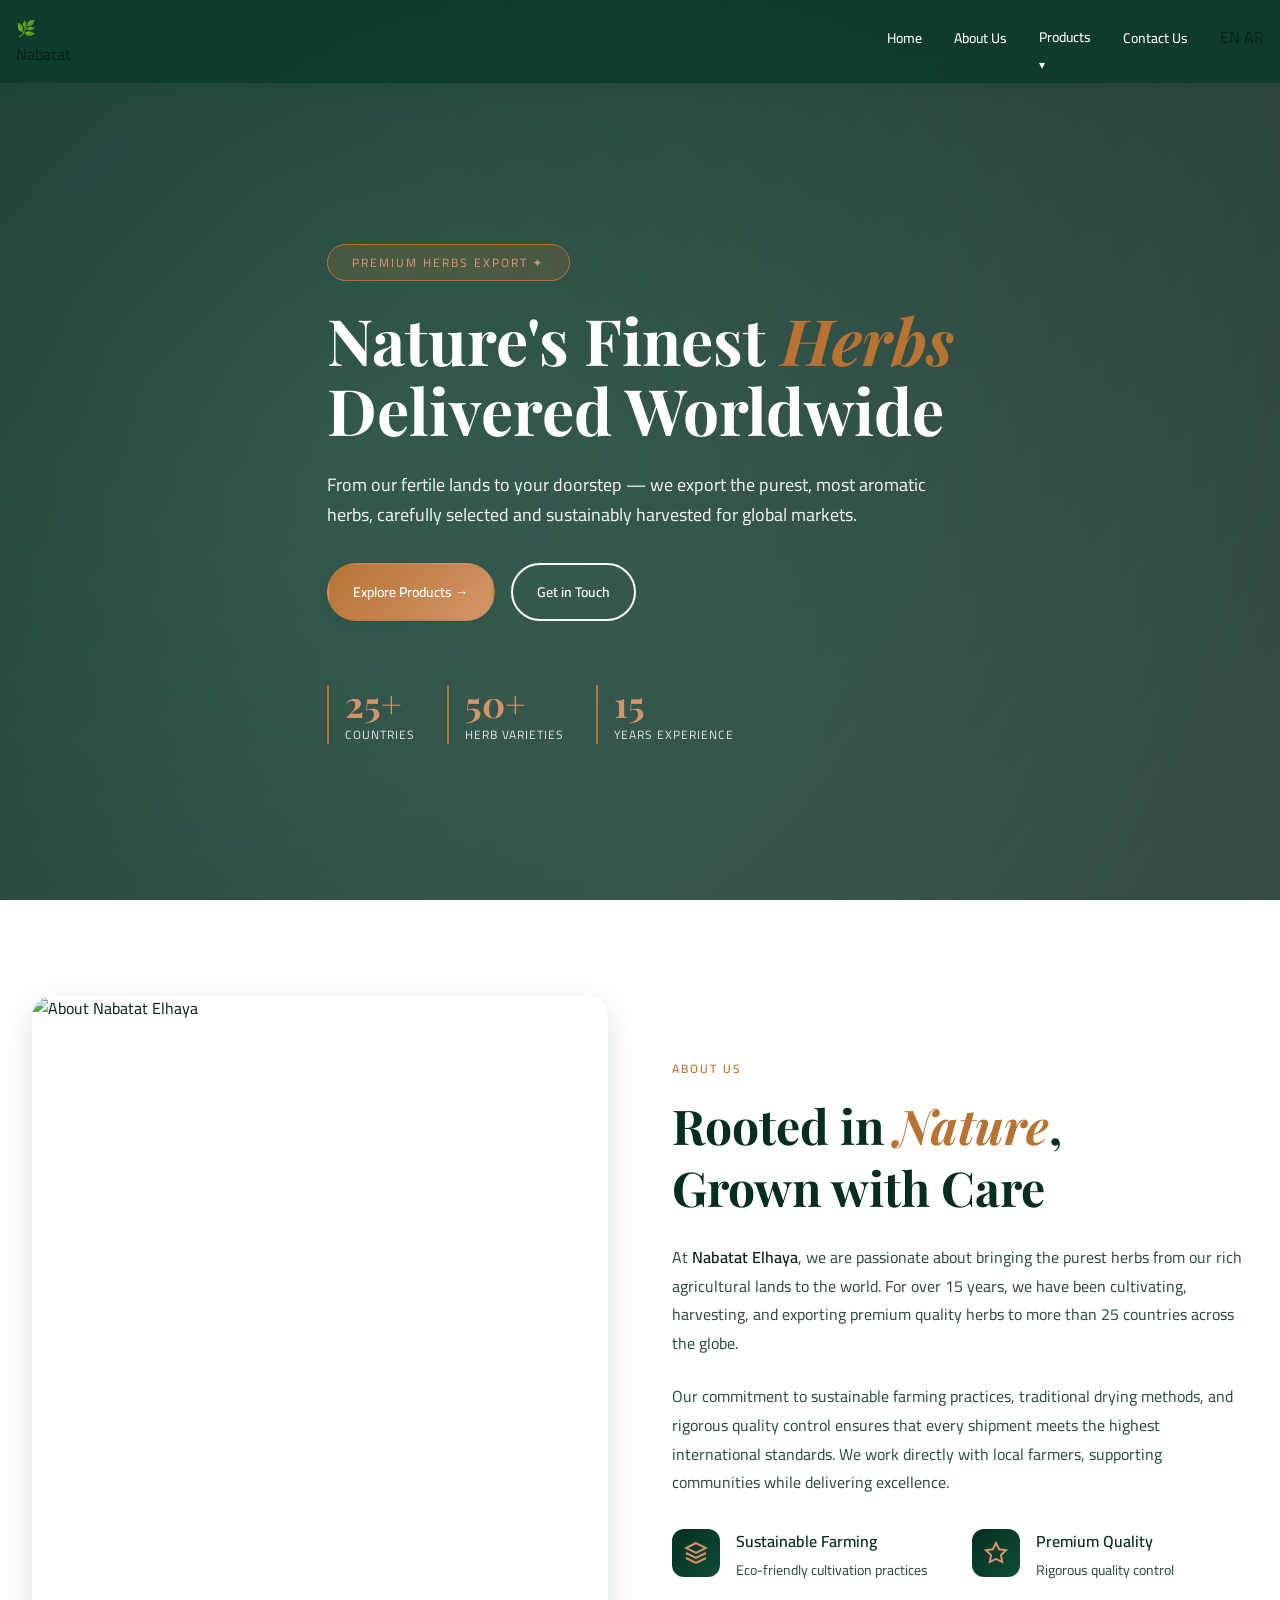
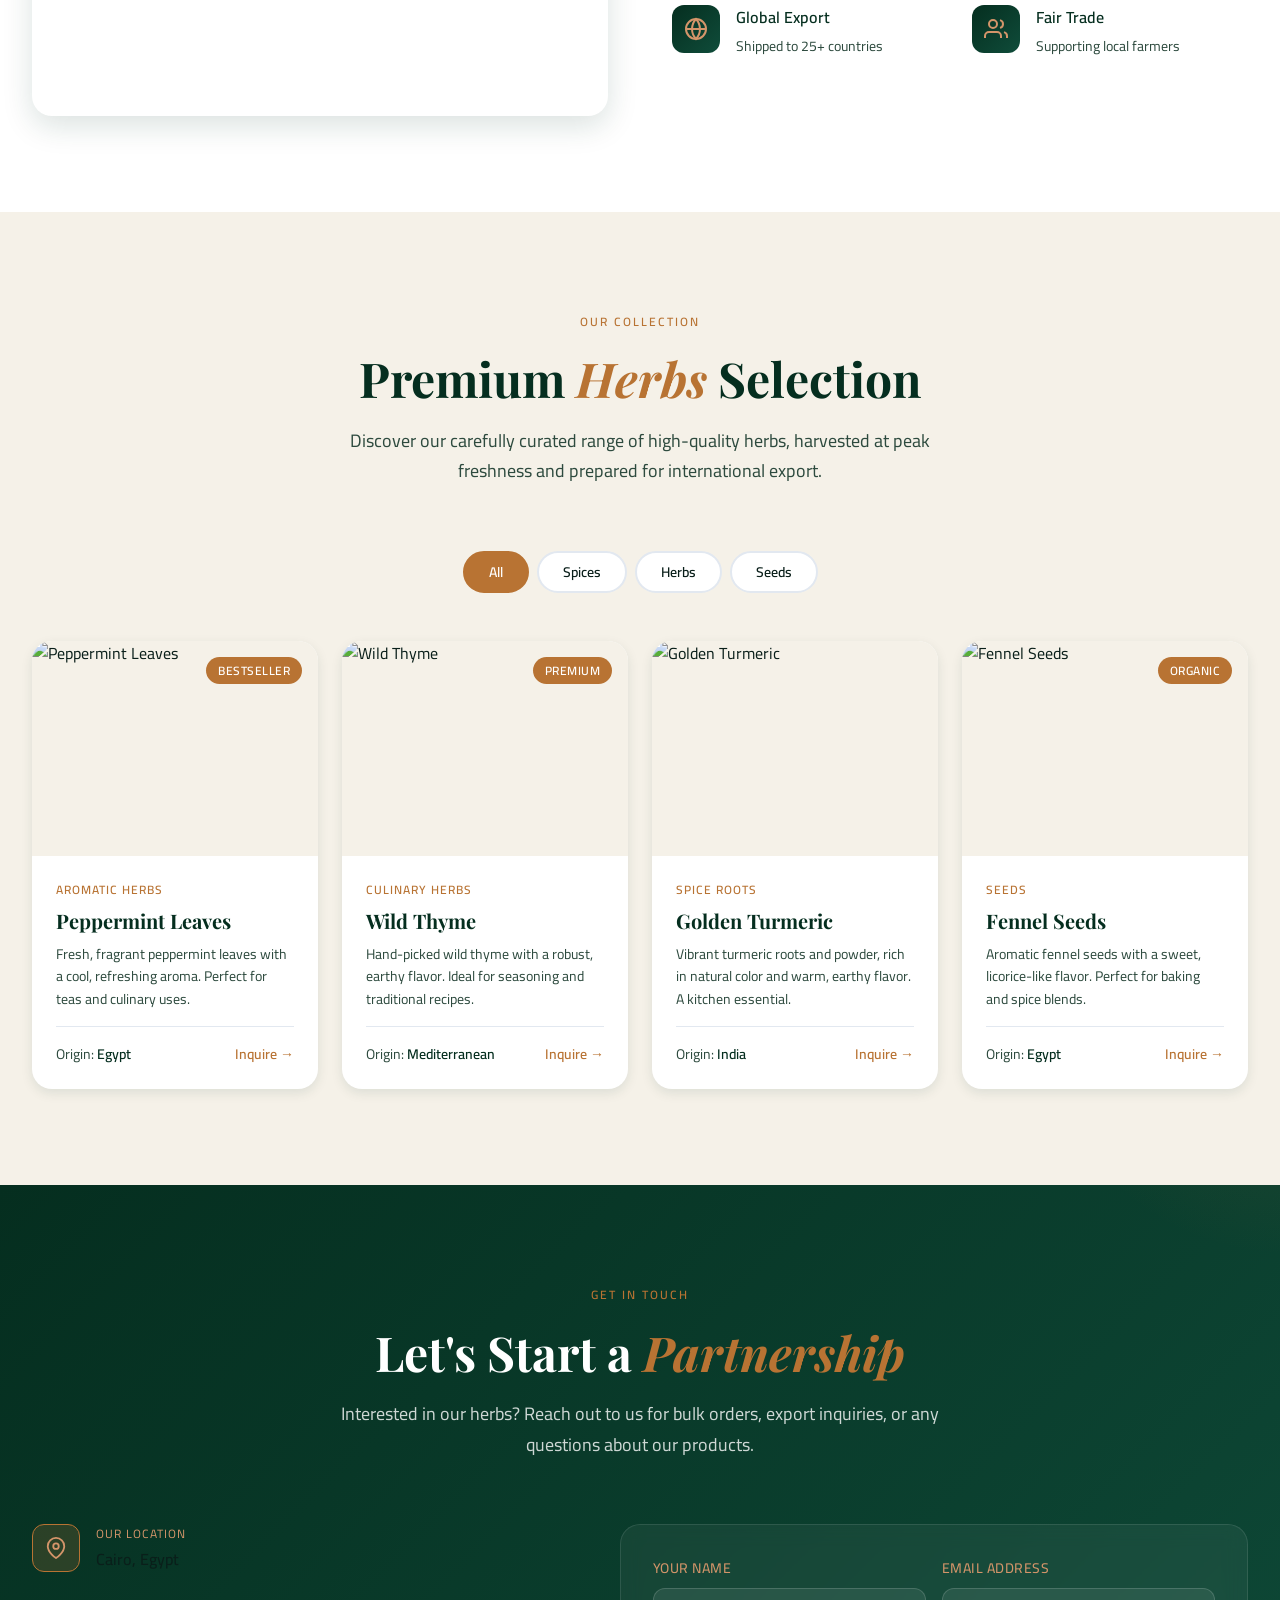
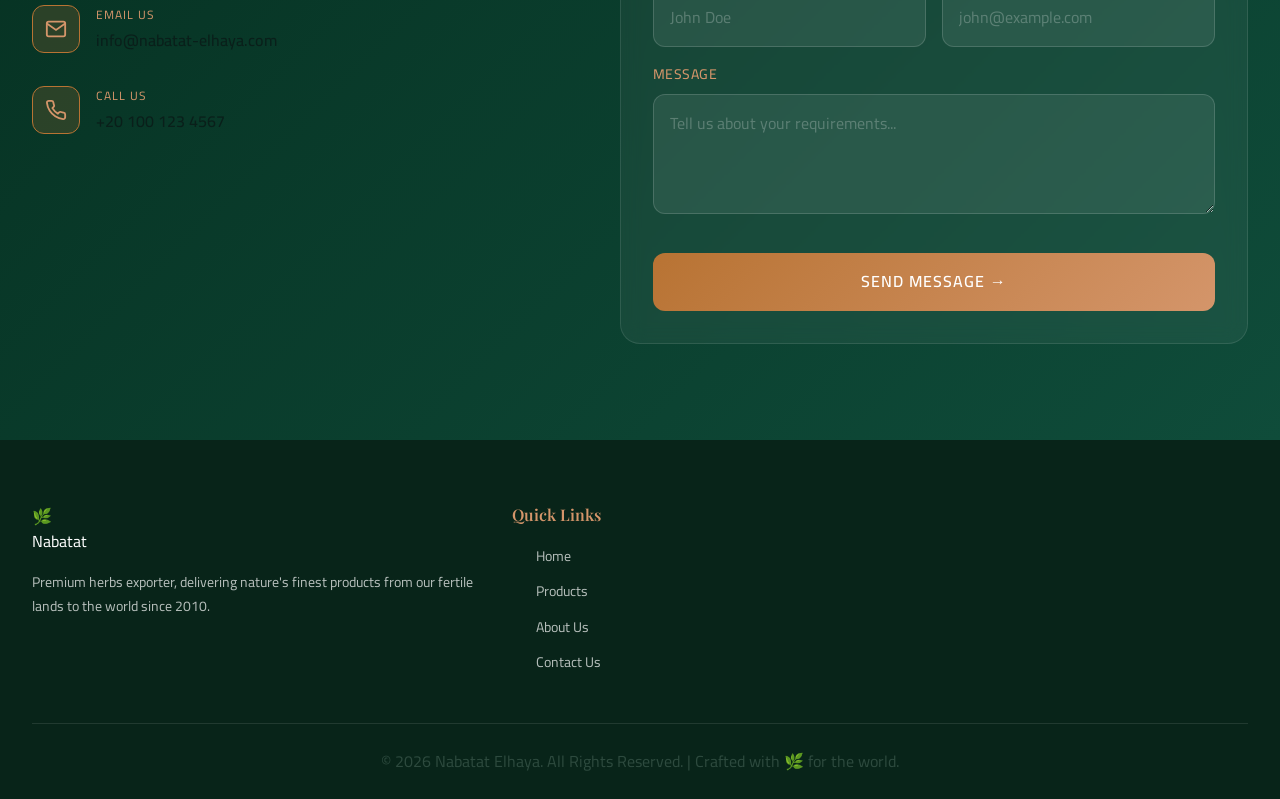
==== commit 998f7057: "feat: Revamp index.html with enhanced navigation, updated sections, and improved product details" ====
--- a/nabatat-elhaya/index.html
+++ b/nabatat-elhaya/index.html
@@ -1,43 +1,24 @@
 <!DOCTYPE html>
 <html lang="en" dir="ltr">
 <head>
-    <!-- Meta Tags -->
     <meta charset="UTF-8">
     <meta name="viewport" content="width=device-width, initial-scale=1.0">
-    <meta name="description" content="Nabatat Elhaya - Premium herbs, spices, and seeds exporter from Egypt to the world. Quality, sustainability, and reliable supply.">
-    <meta name="keywords" content="herbs export, spices, seeds, Egypt, premium herbs, natural products">
-    <meta name="author" content="Nabatat Elhaya">
-    
-    <!-- Open Graph -->
-    <meta property="og:title" content="Nabatat Elhaya | Premium Herbs Export">
-    <meta property="og:description" content="Premium herbs, spices, and seeds exporter from Egypt to the world">
-    <meta property="og:type" content="website">
-    <meta property="og:url" content="https://nabatat-elhaya.com">
-    
-    <!-- Favicon -->
-    <link rel="icon" type="image/svg+xml" href="assets/icons/favicon.svg">
-    
-    <!-- Title -->
+    <meta name="description" content="Nabatat Elhaya - Premium herbs, spices, and seeds exporter from Egypt to the world.">
     <title data-i18n="page_title">Nabatat Elhaya | Premium Herbs Export</title>
     
-    <!-- Preconnect -->
     <link rel="preconnect" href="https://fonts.googleapis.com">
     <link rel="preconnect" href="https://fonts.gstatic.com" crossorigin>
-    
-    <!-- Google Fonts -->
     <link href="https://fonts.googleapis.com/css2?family=Playfair+Display:wght@400;600;700;900&family=Poppins:wght@300;400;500;600;700&family=Cairo:wght@300;400;500;600;700&display=swap" rel="stylesheet">
     
-    <!-- CSS -->
     <link rel="stylesheet" href="css/main.css">
 </head>
 <body>
-    <!-- Header -->
     <header class="header" id="header">
         <div class="nav-container">
             <a href="#home" class="logo">
                 <div class="logo-icon">🌿</div>
                 <div class="logo-text">
-                    <span data-i18n="brand_name">Nabatat</span> <span>Elhaya</span>
+                    <span data-i18n="brand_name">Nabatat Elhaya</span>
                 </div>
             </a>
             
@@ -54,21 +35,18 @@
                         </ul>
                     </li>
                     <li><a href="#contact" class="nav-link" data-i18n="nav_contact">Contact Us</a></li>
-                    
                     <li class="lang-switcher">
                         <button class="lang-btn active" data-lang="en">EN</button>
                         <button class="lang-btn" data-lang="ar">AR</button>
                     </li>
                 </ul>
             </nav>
-            
             <button class="menu-toggle" id="menuToggle" aria-label="Toggle menu">☰</button>
         </div>
     </header>
     
     <main>
-        <!-- Hero Section -->
-        <section class="hero" id="home" style="background: linear-gradient(135deg, rgba(13, 59, 46, 0.85), rgba(13, 59, 46, 0.7)), url('https://images.unsplash.com/photo-1540420773420-3366772f2771?w=1920&q=80'); background-size: cover; background-position: center;">
+        <section class="hero" id="home" style="background: linear-gradient(135deg, rgba(13, 59, 46, 0.9), rgba(13, 59, 46, 0.75)), url('https://placehold.co/1920x1080/0d3b2e/2d7a5f?text=Premium+Herbs+Export'); background-size: cover; background-position: center;">
             <div class="hero-content">
                 <span class="hero-tag" data-i18n="hero_tag">Premium Herbs Export ✦</span>
                 <h1>
@@ -77,12 +55,10 @@
                     <span data-i18n="hero_title_3">Delivered Worldwide</span>
                 </h1>
                 <p data-i18n="hero_desc">From our fertile lands to your doorstep — we export the purest, most aromatic herbs, carefully selected and sustainably harvested for global markets.</p>
-                
                 <div class="hero-buttons">
                     <a href="#products" class="btn btn-primary" data-i18n="hero_btn_1">Explore Products →</a>
                     <a href="#contact" class="btn btn-outline" data-i18n="hero_btn_2">Get in Touch</a>
                 </div>
-                
                 <div class="hero-stats">
                     <div class="stat">
                         <div class="stat-number">25+</div>
@@ -100,14 +76,12 @@
             </div>
         </section>
         
-        <!-- About Section -->
         <section class="about" id="about">
             <div class="container">
                 <div class="about-grid">
                     <div class="about-image fade-in">
-                        <img src="https://images.unsplash.com/photo-1466692476868-aef1dfb1e735?w=600&h=750&fit=crop" alt="About Nabatat Elhaya" width="600" height="750" loading="lazy">
-                    </div>
-                    
+                        <img src="https://placehold.co/600x750/0d3b2e/ffffff?text=About+Nabatat+Elhaya" alt="About Nabatat Elhaya" width="600" height="750" loading="lazy">
+                    </div>
                     <div class="about-content fade-in">
                         <span class="section-tag" data-i18n="about_tag">About Us</span>
                         <h2 class="section-title">
@@ -115,19 +89,13 @@
                             <span class="accent" data-i18n="about_title_2">Nature</span>,<br>
                             <span data-i18n="about_title_3">Grown with Care</span>
                         </h2>
-                        <p class="about-text" data-i18n="about_text_1">
-                            At <strong>Nabatat Elhaya</strong>, we are passionate about bringing the purest herbs from our rich agricultural lands to the world. For over 15 years, we have been cultivating, harvesting, and exporting premium quality herbs to more than 25 countries across the globe.
-                        </p>
-                        <p class="about-text" data-i18n="about_text_2">
-                            Our commitment to sustainable farming practices, traditional drying methods, and rigorous quality control ensures that every shipment meets the highest international standards. We work directly with local farmers, supporting communities while delivering excellence.
-                        </p>
+                        <p class="about-text" data-i18n="about_text_1">At <strong>Nabatat Elhaya</strong>, we are passionate about bringing the purest herbs from our rich agricultural lands to the world. For over 15 years, we have been cultivating, harvesting, and exporting premium quality herbs to more than 25 countries across the globe.</p>
+                        <p class="about-text" data-i18n="about_text_2">Our commitment to sustainable farming practices, traditional drying methods, and rigorous quality control ensures that every shipment meets the highest international standards.</p>
                         
                         <div class="about-features">
                             <div class="feature">
                                 <div class="feature-icon">
-                                    <svg width="24" height="24" viewBox="0 0 24 24" fill="none" stroke="currentColor" stroke-width="2">
-                                        <path d="M12 2L2 7l10 5 10-5-10-5zM2 17l10 5 10-5M2 12l10 5 10-5"/>
-                                    </svg>
+                                    <svg width="24" height="24" viewBox="0 0 24 24" fill="none" stroke="currentColor" stroke-width="2"><path d="M12 2L2 7l10 5 10-5-10-5zM2 17l10 5 10-5M2 12l10 5 10-5"/></svg>
                                 </div>
                                 <div>
                                     <div class="feature-title" data-i18n="feature_1_title">Sustainable Farming</div>
@@ -136,9 +104,7 @@
                             </div>
                             <div class="feature">
                                 <div class="feature-icon">
-                                    <svg width="24" height="24" viewBox="0 0 24 24" fill="none" stroke="currentColor" stroke-width="2">
-                                        <path d="M12 2l3.09 6.26L22 9.27l-5 4.87 1.18 6.88L12 17.77l-6.18 3.25L7 14.14 2 9.27l6.91-1.01L12 2z"/>
-                                    </svg>
+                                    <svg width="24" height="24" viewBox="0 0 24 24" fill="none" stroke="currentColor" stroke-width="2"><path d="M12 2l3.09 6.26L22 9.27l-5 4.87 1.18 6.88L12 17.77l-6.18 3.25L7 14.14 2 9.27l6.91-1.01L12 2z"/></svg>
                                 </div>
                                 <div>
                                     <div class="feature-title" data-i18n="feature_2_title">Premium Quality</div>
@@ -147,10 +113,7 @@
                             </div>
                             <div class="feature">
                                 <div class="feature-icon">
-                                    <svg width="24" height="24" viewBox="0 0 24 24" fill="none" stroke="currentColor" stroke-width="2">
-                                        <circle cx="12" cy="12" r="10"/>
-                                        <path d="M2 12h20M12 2a15.3 15.3 0 0 1 4 10 15.3 15.3 0 0 1-4 10 15.3 15.3 0 0 1-4-10 15.3 15.3 0 0 1 4-10z"/>
-                                    </svg>
+                                    <svg width="24" height="24" viewBox="0 0 24 24" fill="none" stroke="currentColor" stroke-width="2"><circle cx="12" cy="12" r="10"/><path d="M2 12h20M12 2a15.3 15.3 0 0 1 4 10 15.3 15.3 0 0 1-4 10 15.3 15.3 0 0 1-4-10 15.3 15.3 0 0 1 4-10z"/></svg>
                                 </div>
                                 <div>
                                     <div class="feature-title" data-i18n="feature_3_title">Global Export</div>
@@ -159,11 +122,7 @@
                             </div>
                             <div class="feature">
                                 <div class="feature-icon">
-                                    <svg width="24" height="24" viewBox="0 0 24 24" fill="none" stroke="currentColor" stroke-width="2">
-                                        <path d="M17 21v-2a4 4 0 0 0-4-4H5a4 4 0 0 0-4 4v2"/>
-                                        <circle cx="9" cy="7" r="4"/>
-                                        <path d="M23 21v-2a4 4 0 0 0-3-3.87M16 3.13a4 4 0 0 1 0 7.75"/>
-                                    </svg>
+                                    <svg width="24" height="24" viewBox="0 0 24 24" fill="none" stroke="currentColor" stroke-width="2"><path d="M17 21v-2a4 4 0 0 0-4-4H5a4 4 0 0 0-4 4v2"/><circle cx="9" cy="7" r="4"/><path d="M23 21v-2a4 4 0 0 0-3-3.87M16 3.13a4 4 0 0 1 0 7.75"/></svg>
                                 </div>
                                 <div>
                                     <div class="feature-title" data-i18n="feature_4_title">Fair Trade</div>
@@ -176,89 +135,104 @@
             </div>
         </section>
         
-        <!-- Products Section -->
-        <div class="products-grid">
-    <!-- Product 1 -->
-    <div class="product-card fade-in" data-category="herbs">
-        <div class="product-image">
-            <img src="https://placehold.co/400x300/2d7a5f/ffffff?text=Peppermint+Leaves" alt="Peppermint Leaves" width="400" height="300" loading="lazy">
-            <span class="badge product-badge" data-i18n="badge_bestseller">Bestseller</span>
-        </div>
-        <div class="product-info">
-            <div class="product-category" data-i18n="category_aromatic">Aromatic Herbs</div>
-            <h3 class="product-name" data-i18n="product_1_name">Peppermint Leaves</h3>
-            <p class="product-desc" data-i18n="product_1_desc">Fresh, fragrant peppermint leaves with a cool, refreshing aroma. Perfect for teas and culinary uses.</p>
-            <div class="product-footer">
-                <div class="product-origin">
-                    <span data-i18n="origin_label">Origin:</span> 
-                    <strong data-i18n="origin_egypt">Egypt</strong>
-                </div>
-                <a href="#contact" class="product-link" data-i18n="inquire">Inquire →</a>
-            </div>
-        </div>
-    </div>
-    
-    <!-- Product 2 -->
-    <div class="product-card fade-in" data-category="herbs">
-        <div class="product-image">
-            <img src="https://placehold.co/400x300/1a5c47/ffffff?text=Wild+Thyme" alt="Wild Thyme" width="400" height="300" loading="lazy">
-            <span class="badge product-badge" data-i18n="badge_premium">Premium</span>
-        </div>
-        <div class="product-info">
-            <div class="product-category" data-i18n="category_culinary">Culinary Herbs</div>
-            <h3 class="product-name" data-i18n="product_2_name">Wild Thyme</h3>
-            <p class="product-desc" data-i18n="product_2_desc">Hand-picked wild thyme with a robust, earthy flavor. Ideal for seasoning and traditional recipes.</p>
-            <div class="product-footer">
-                <div class="product-origin">
-                    <span data-i18n="origin_label">Origin:</span> 
-                    <strong data-i18n="origin_mediterranean">Mediterranean</strong>
-                </div>
-                <a href="#contact" class="product-link" data-i18n="inquire">Inquire →</a>
-            </div>
-        </div>
-    </div>
-    
-    <!-- Product 3 -->
-    <div class="product-card fade-in" data-category="spices">
-        <div class="product-image">
-            <img src="https://placehold.co/400x300/b87333/ffffff?text=Golden+Turmeric" alt="Golden Turmeric" width="400" height="300" loading="lazy">
-        </div>
-        <div class="product-info">
-            <div class="product-category" data-i18n="category_spice_roots">Spice Roots</div>
-            <h3 class="product-name" data-i18n="product_3_name">Golden Turmeric</h3>
-            <p class="product-desc" data-i18n="product_3_desc">Vibrant turmeric roots and powder, rich in natural color and warm, earthy flavor. A kitchen essential.</p>
-            <div class="product-footer">
-                <div class="product-origin">
-                    <span data-i18n="origin_label">Origin:</span> 
-                    <strong data-i18n="origin_india">India</strong>
-                </div>
-                <a href="#contact" class="product-link" data-i18n="inquire">Inquire →</a>
-            </div>
-        </div>
-    </div>
-    
-    <!-- Product 4 -->
-    <div class="product-card fade-in" data-category="seeds">
-        <div class="product-image">
-            <img src="https://placehold.co/400x300/c9a227/ffffff?text=Fennel+Seeds" alt="Fennel Seeds" width="400" height="300" loading="lazy">
-            <span class="badge product-badge" data-i18n="badge_organic">Organic</span>
-        </div>
-        <div class="product-info">
-            <div class="product-category" data-i18n="category_seeds">Seeds</div>
-            <h3 class="product-name" data-i18n="product_4_name">Fennel Seeds</h3>
-            <p class="product-desc" data-i18n="product_4_desc">Aromatic fennel seeds with a sweet, licorice-like flavor. Perfect for baking and spice blends.</p>
-            <div class="product-footer">
-                <div class="product-origin">
-                    <span data-i18n="origin_label">Origin:</span> 
-                    <strong data-i18n="origin_egypt">Egypt</strong>
-                </div>
-                <a href="#contact" class="product-link" data-i18n="inquire">Inquire →</a>
-            </div>
-        </div>
-    </div>
-</div>
+        <section class="products" id="products">
+            <div class="container">
+                <div class="section-header fade-in">
+                    <span class="section-tag" data-i18n="products_tag">Our Collection</span>
+                    <h2 class="section-title">
+                        <span data-i18n="products_title_1">Premium</span> 
+                        <span class="accent" data-i18n="products_title_2">Herbs</span> 
+                        <span data-i18n="products_title_3">Selection</span>
+                    </h2>
+                    <p class="section-subtitle" data-i18n="products_subtitle">Discover our carefully curated range of high-quality herbs, harvested at peak freshness and prepared for international export.</p>
+                </div>
+                
+                <div class="products-filter fade-in">
+                    <button class="filter-btn active" data-filter="all" data-i18n="filter_all">All</button>
+                    <button class="filter-btn" data-filter="spices" data-i18n="filter_spices">Spices</button>
+                    <button class="filter-btn" data-filter="herbs" data-i18n="filter_herbs">Herbs</button>
+                    <button class="filter-btn" data-filter="seeds" data-i18n="filter_seeds">Seeds</button>
+                </div>
+                
+                <div class="products-grid">
+                    <div class="product-card fade-in" data-category="herbs">
+                        <div class="product-image">
+                            <img src="https://placehold.co/400x300/2d7a5f/ffffff?text=Peppermint+Leaves" alt="Peppermint Leaves" width="400" height="300" loading="lazy">
+                            <span class="badge product-badge" data-i18n="badge_bestseller">Bestseller</span>
+                        </div>
+                        <div class="product-info">
+                            <div class="product-category" data-i18n="category_aromatic">Aromatic Herbs</div>
+                            <h3 class="product-name" data-i18n="product_1_name">Peppermint Leaves</h3>
+                            <p class="product-desc" data-i18n="product_1_desc">Fresh, fragrant peppermint leaves with a cool, refreshing aroma. Perfect for teas and culinary uses.</p>
+                            <div class="product-footer">
+                                <div class="product-origin">
+                                    <span data-i18n="origin_label">Origin:</span> 
+                                    <strong data-i18n="origin_egypt">Egypt</strong>
+                                </div>
+                                <a href="#contact" class="product-link" data-i18n="inquire">Inquire →</a>
+                            </div>
+                        </div>
+                    </div>
+                    
+                    <div class="product-card fade-in" data-category="herbs">
+                        <div class="product-image">
+                            <img src="https://placehold.co/400x300/1a5c47/ffffff?text=Wild+Thyme" alt="Wild Thyme" width="400" height="300" loading="lazy">
+                            <span class="badge product-badge" data-i18n="badge_premium">Premium</span>
+                        </div>
+                        <div class="product-info">
+                            <div class="product-category" data-i18n="category_culinary">Culinary Herbs</div>
+                            <h3 class="product-name" data-i18n="product_2_name">Wild Thyme</h3>
+                            <p class="product-desc" data-i18n="product_2_desc">Hand-picked wild thyme with a robust, earthy flavor. Ideal for seasoning and traditional recipes.</p>
+                            <div class="product-footer">
+                                <div class="product-origin">
+                                    <span data-i18n="origin_label">Origin:</span> 
+                                    <strong data-i18n="origin_mediterranean">Mediterranean</strong>
+                                </div>
+                                <a href="#contact" class="product-link" data-i18n="inquire">Inquire →</a>
+                            </div>
+                        </div>
+                    </div>
+                    
+                    <div class="product-card fade-in" data-category="spices">
+                        <div class="product-image">
+                            <img src="https://placehold.co/400x300/b87333/ffffff?text=Golden+Turmeric" alt="Golden Turmeric" width="400" height="300" loading="lazy">
+                        </div>
+                        <div class="product-info">
+                            <div class="product-category" data-i18n="category_spice_roots">Spice Roots</div>
+                            <h3 class="product-name" data-i18n="product_3_name">Golden Turmeric</h3>
+                            <p class="product-desc" data-i18n="product_3_desc">Vibrant turmeric roots and powder, rich in natural color and warm, earthy flavor. A kitchen essential.</p>
+                            <div class="product-footer">
+                                <div class="product-origin">
+                                    <span data-i18n="origin_label">Origin:</span> 
+                                    <strong data-i18n="origin_india">India</strong>
+                                </div>
+                                <a href="#contact" class="product-link" data-i18n="inquire">Inquire →</a>
+                            </div>
+                        </div>
+                    </div>
+                    
+                    <div class="product-card fade-in" data-category="seeds">
+                        <div class="product-image">
+                            <img src="https://placehold.co/400x300/c9a227/ffffff?text=Fennel+Seeds" alt="Fennel Seeds" width="400" height="300" loading="lazy">
+                            <span class="badge product-badge" data-i18n="badge_organic">Organic</span>
+                        </div>
+                        <div class="product-info">
+                            <div class="product-category" data-i18n="category_seeds">Seeds</div>
+                            <h3 class="product-name" data-i18n="product_4_name">Fennel Seeds</h3>
+                            <p class="product-desc" data-i18n="product_4_desc">Aromatic fennel seeds with a sweet, licorice-like flavor. Perfect for baking and spice blends.</p>
+                            <div class="product-footer">
+                                <div class="product-origin">
+                                    <span data-i18n="origin_label">Origin:</span> 
+                                    <strong data-i18n="origin_egypt">Egypt</strong>
+                                </div>
+                                <a href="#contact" class="product-link" data-i18n="inquire">Inquire →</a>
+                            </div>
+                        </div>
+                    </div>
+                </div>
+            </div>
+        </section>
         
-        <!-- Contact Section -->
         <section class="contact" id="contact">
             <div class="container">
                 <div class="section-header fade-in">
@@ -274,10 +248,7 @@
                     <div class="contact-info fade-in">
                         <div class="contact-item">
                             <div class="contact-icon">
-                                <svg width="22" height="22" viewBox="0 0 24 24" fill="none" stroke="currentColor" stroke-width="2">
-                                    <path d="M21 10c0 7-9 13-9 13s-9-6-9-13a9 9 0 0 1 18 0z"/>
-                                    <circle cx="12" cy="10" r="3"/>
-                                </svg>
+                                <svg width="22" height="22" viewBox="0 0 24 24" fill="none" stroke="currentColor" stroke-width="2"><path d="M21 10c0 7-9 13-9 13s-9-6-9-13a9 9 0 0 1 18 0z"/><circle cx="12" cy="10" r="3"/></svg>
                             </div>
                             <div>
                                 <div class="contact-label" data-i18n="contact_location_label">Our Location</div>
@@ -286,10 +257,7 @@
                         </div>
                         <div class="contact-item">
                             <div class="contact-icon">
-                                <svg width="22" height="22" viewBox="0 0 24 24" fill="none" stroke="currentColor" stroke-width="2">
-                                    <path d="M4 4h16c1.1 0 2 .9 2 2v12c0 1.1-.9 2-2 2H4c-1.1 0-2-.9-2-2V6c0-1.1.9-2 2-2z"/>
-                                    <polyline points="22,6 12,13 2,6"/>
-                                </svg>
+                                <svg width="22" height="22" viewBox="0 0 24 24" fill="none" stroke="currentColor" stroke-width="2"><path d="M4 4h16c1.1 0 2 .9 2 2v12c0 1.1-.9 2-2 2H4c-1.1 0-2-.9-2-2V6c0-1.1.9-2 2-2z"/><polyline points="22,6 12,13 2,6"/></svg>
                             </div>
                             <div>
                                 <div class="contact-label" data-i18n="contact_email_label">Email Us</div>
@@ -298,25 +266,11 @@
                         </div>
                         <div class="contact-item">
                             <div class="contact-icon">
-                                <svg width="22" height="22" viewBox="0 0 24 24" fill="none" stroke="currentColor" stroke-width="2">
-                                    <path d="M22 16.92v3a2 2 0 0 1-2.18 2 19.79 19.79 0 0 1-8.63-3.07 19.5 19.5 0 0 1-6-6 19.79 19.79 0 0 1-3.07-8.67A2 2 0 0 1 4.11 2h3a2 2 0 0 1 2 1.72 12.84 12.84 0 0 0 .7 2.81 2 2 0 0 1-.45 2.11L8.09 9.91a16 16 0 0 0 6 6l1.27-1.27a2 2 0 0 1 2.11-.45 12.84 12.84 0 0 0 2.81.7A2 2 0 0 1 22 16.92z"/>
-                                </svg>
+                                <svg width="22" height="22" viewBox="0 0 24 24" fill="none" stroke="currentColor" stroke-width="2"><path d="M22 16.92v3a2 2 0 0 1-2.18 2 19.79 19.79 0 0 1-8.63-3.07 19.5 19.5 0 0 1-6-6 19.79 19.79 0 0 1-3.07-8.67A2 2 0 0 1 4.11 2h3a2 2 0 0 1 2 1.72 12.84 12.84 0 0 0 .7 2.81 2 2 0 0 1-.45 2.11L8.09 9.91a16 16 0 0 0 6 6l1.27-1.27a2 2 0 0 1 2.11-.45 12.84 12.84 0 0 0 2.81.7A2 2 0 0 1 22 16.92z"/></svg>
                             </div>
                             <div>
                                 <div class="contact-label" data-i18n="contact_phone_label">Call Us</div>
                                 <div class="contact-value">+20 100 123 4567</div>
-                            </div>
-                        </div>
-                        <div class="contact-item">
-                            <div class="contact-icon">
-                                <svg width="22" height="22" viewBox="0 0 24 24" fill="none" stroke="currentColor" stroke-width="2">
-                                    <circle cx="12" cy="12" r="10"/>
-                                    <polyline points="12 6 12 12 16 14"/>
-                                </svg>
-                            </div>
-                            <div>
-                                <div class="contact-label" data-i18n="contact_hours_label">Working Hours</div>
-                                <div class="contact-value" data-i18n="contact_hours_value">Sun - Thu: 9:00 AM - 6:00 PM</div>
                             </div>
                         </div>
                     </div>
@@ -332,20 +286,6 @@
                                 <input type="email" class="form-control" placeholder="john@example.com" required>
                             </div>
                         </div>
-                        <div class="form-row">
-                            <div class="form-group">
-                                <label class="form-label" data-i18n="form_phone">Phone Number</label>
-                                <input type="tel" class="form-control" placeholder="+1 234 567 890">
-                            </div>
-                            <div class="form-group">
-                                <label class="form-label" data-i18n="form_company">Company</label>
-                                <input type="text" class="form-control" placeholder="Your Company">
-                            </div>
-                        </div>
-                        <div class="form-group">
-                            <label class="form-label" data-i18n="form_subject">Subject</label>
-                            <input type="text" class="form-control" placeholder="Bulk Order Inquiry" required>
-                        </div>
                         <div class="form-group">
                             <label class="form-label" data-i18n="form_message">Message</label>
                             <textarea class="form-control" placeholder="Tell us about your requirements..." required></textarea>
@@ -357,42 +297,18 @@
         </section>
     </main>
     
-    <!-- Footer -->
     <footer class="footer">
         <div class="container">
             <div class="footer-grid">
                 <div class="footer-brand">
                     <a href="#home" class="logo">
-                        <div class="logo-icon"></div>
+                        <div class="logo-icon">🌿</div>
                         <div class="logo-text">
-                            <span data-i18n="brand_name">Nabatat</span> <span>Elhaya</span>
+                            <span data-i18n="brand_name">Nabatat Elhaya</span>
                         </div>
                     </a>
                     <p data-i18n="footer_desc">Premium herbs exporter, delivering nature's finest products from our fertile lands to the world since 2010.</p>
-                    <div class="social-links">
-                        <a href="#" class="social-link" aria-label="Facebook">
-                            <svg width="18" height="18" viewBox="0 0 24 24" fill="currentColor">
-                                <path d="M24 12.073c0-6.627-5.373-12-12-12s-12 5.373-12 12c0 5.99 4.388 10.954 10.125 11.854v-8.385H7.078v-3.47h3.047V9.43c0-3.007 1.792-4.669 4.533-4.669 1.312 0 2.686.235 2.686.235v2.953H15.83c-1.491 0-1.956.925-1.956 1.874v2.25h3.328l-.532 3.47h-2.796v8.385C19.612 23.027 24 18.062 24 12.073z"/>
-                            </svg>
-                        </a>
-                        <a href="#" class="social-link" aria-label="LinkedIn">
-                            <svg width="18" height="18" viewBox="0 0 24 24" fill="currentColor">
-                                <path d="M20.447 20.452h-3.554v-5.569c0-1.328-.027-3.037-1.852-3.037-1.853 0-2.136 1.445-2.136 2.939v5.667H9.351V9h3.414v1.561h.046c.477-.9 1.637-1.85 3.37-1.85 3.601 0 4.267 2.37 4.267 5.455v6.286zM5.337 7.433c-1.144 0-2.063-.926-2.063-2.065 0-1.138.92-2.063 2.063-2.063 1.14 0 2.064.925 2.064 2.063 0 1.139-.925 2.065-2.064 2.065zm1.782 13.019H3.555V9h3.564v11.452zM22.225 0H1.771C.792 0 0 .774 0 1.729v20.542C0 23.227.792 24 1.771 24h20.451C23.2 24 24 23.227 24 22.271V1.729C24 .774 23.2 0 22.222 0h.003z"/>
-                            </svg>
-                        </a>
-                        <a href="#" class="social-link" aria-label="Instagram">
-                            <svg width="18" height="18" viewBox="0 0 24 24" fill="currentColor">
-                                <path d="M12 2.163c3.204 0 3.584.012 4.85.07 3.252.148 4.771 1.691 4.919 4.919.058 1.265.069 1.645.069 4.849 0 3.205-.012 3.584-.069 4.849-.149 3.225-1.664 4.771-4.919 4.919-1.266.058-1.644.07-4.85.07-3.204 0-3.584-.012-4.849-.07-3.26-.149-4.771-1.699-4.919-4.92-.058-1.265-.07-1.644-.07-4.849 0-3.204.013-3.583.07-4.849.149-3.227 1.664-4.771 4.919-4.919 1.266-.057 1.645-.069 4.849-.069zM12 0C8.741 0 8.333.014 7.053.072 2.695.272.273 2.69.073 7.052.014 8.333 0 8.741 0 12c0 3.259.014 3.668.072 4.948.2 4.358 2.618 6.78 6.98 6.98C8.333 23.986 8.741 24 12 24c3.259 0 3.668-.014 4.948-.072 4.354-.2 6.782-2.618 6.979-6.98.059-1.28.073-1.689.073-4.948 0-3.259-.014-3.667-.072-4.947-.196-4.354-2.617-6.78-6.979-6.98C15.668.014 15.259 0 12 0zm0 5.838a6.162 6.162 0 1 0 0 12.324 6.162 6.162 0 0 0 0-12.324zM12 16a4 4 0 1 1 0-8 4 4 0 0 1 0 8zm6.406-11.845a1.44 1.44 0 1 0 0 2.881 1.44 1.44 0 0 0 0-2.881z"/>
-                            </svg>
-                        </a>
-                        <a href="#" class="social-link" aria-label="Twitter">
-                            <svg width="18" height="18" viewBox="0 0 24 24" fill="currentColor">
-                                <path d="M18.244 2.25h3.308l-7.227 8.26 8.502 11.24H16.17l-5.214-6.817L4.99 21.75H1.68l7.73-8.835L1.254 2.25H8.08l4.713 6.231zm-1.161 17.52h1.833L7.084 4.126H5.117z"/>
-                            </svg>
-                        </a>
-                    </div>
-                </div>
-                
+                </div>
                 <div>
                     <h4 class="footer-title" data-i18n="footer_quick_links">Quick Links</h4>
                     <ul class="footer-links">
@@ -402,37 +318,16 @@
                         <li><a href="#contact" data-i18n="nav_contact">Contact</a></li>
                     </ul>
                 </div>
-                
-                <div>
-                    <h4 class="footer-title" data-i18n="footer_products">Products</h4>
-                    <ul class="footer-links">
-                        <li><a href="#products" data-i18n="product_1_name">Peppermint</a></li>
-                        <li><a href="#products" data-i18n="product_2_name">Thyme</a></li>
-                        <li><a href="#products" data-i18n="product_3_name">Turmeric</a></li>
-                        <li><a href="#products" data-i18n="product_4_name">Fennel Seeds</a></li>
-                    </ul>
-                </div>
-                
-                <div>
-                    <h4 class="footer-title" data-i18n="footer_contact">Contact</h4>
-                    <ul class="footer-links">
-                        <li><a href="mailto:info@nabatat-elhaya.com">info@nabatat-elhaya.com</a></li>
-                        <li><a href="tel:+201001234567">+20 100 123 4567</a></li>
-                        <li><a href="#" data-i18n="contact_location_value">Cairo, Egypt</a></li>
-                    </ul>
-                </div>
-            </div>
-            
+            </div>
             <div class="footer-bottom">
-                <p data-i18n="footer_copyright">© 2026 Nabatat Elhaya. All Rights Reserved. | Crafted with 🌿 for the world.</p>
+                <p data-i18n="footer_copyright">© 2026 Nabatat Elhaya. All Rights Reserved.</p>
             </div>
         </div>
     </footer>
     
-    <!-- JavaScript -->
     <script src="js/i18n.js" defer></script>
     <script src="js/ui.js" defer></script>
     <script src="js/form.js" defer></script>
     <script src="js/main.js" defer></script>
 </body>
-</html>
+</html>
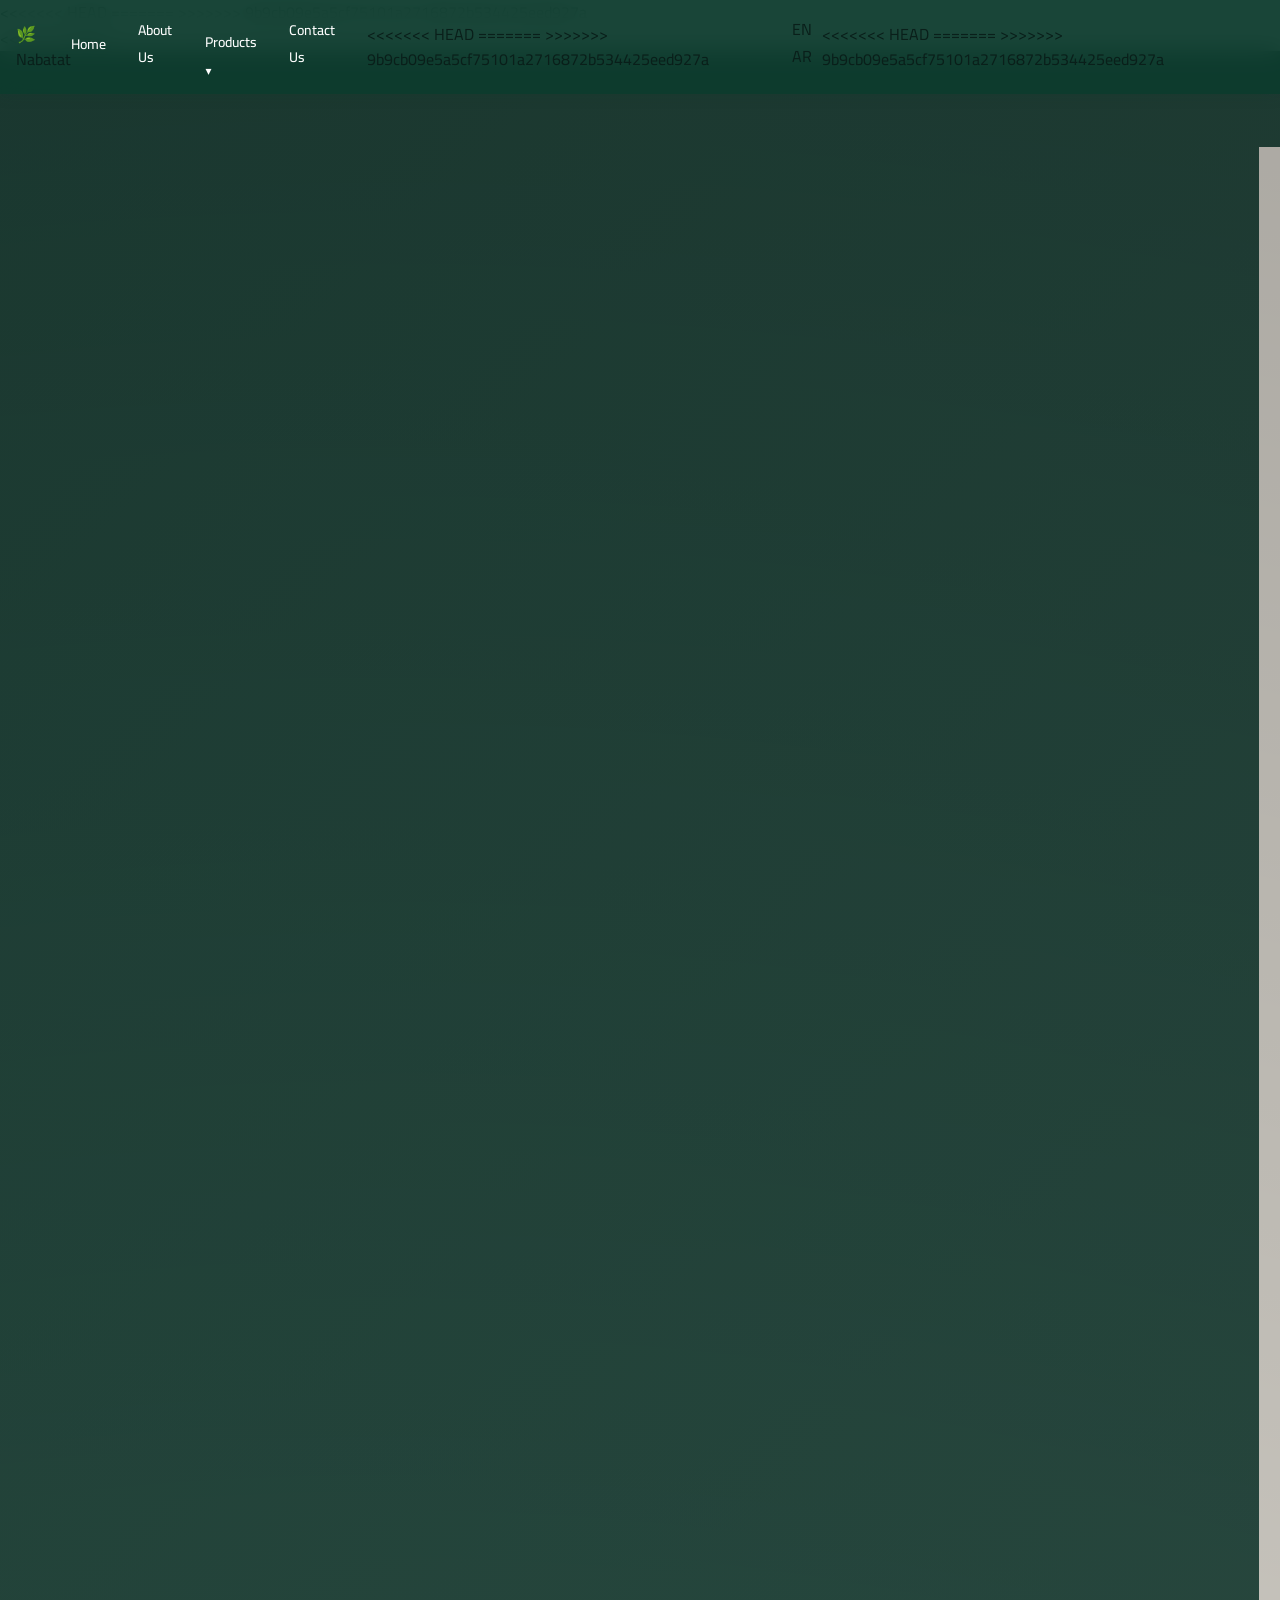
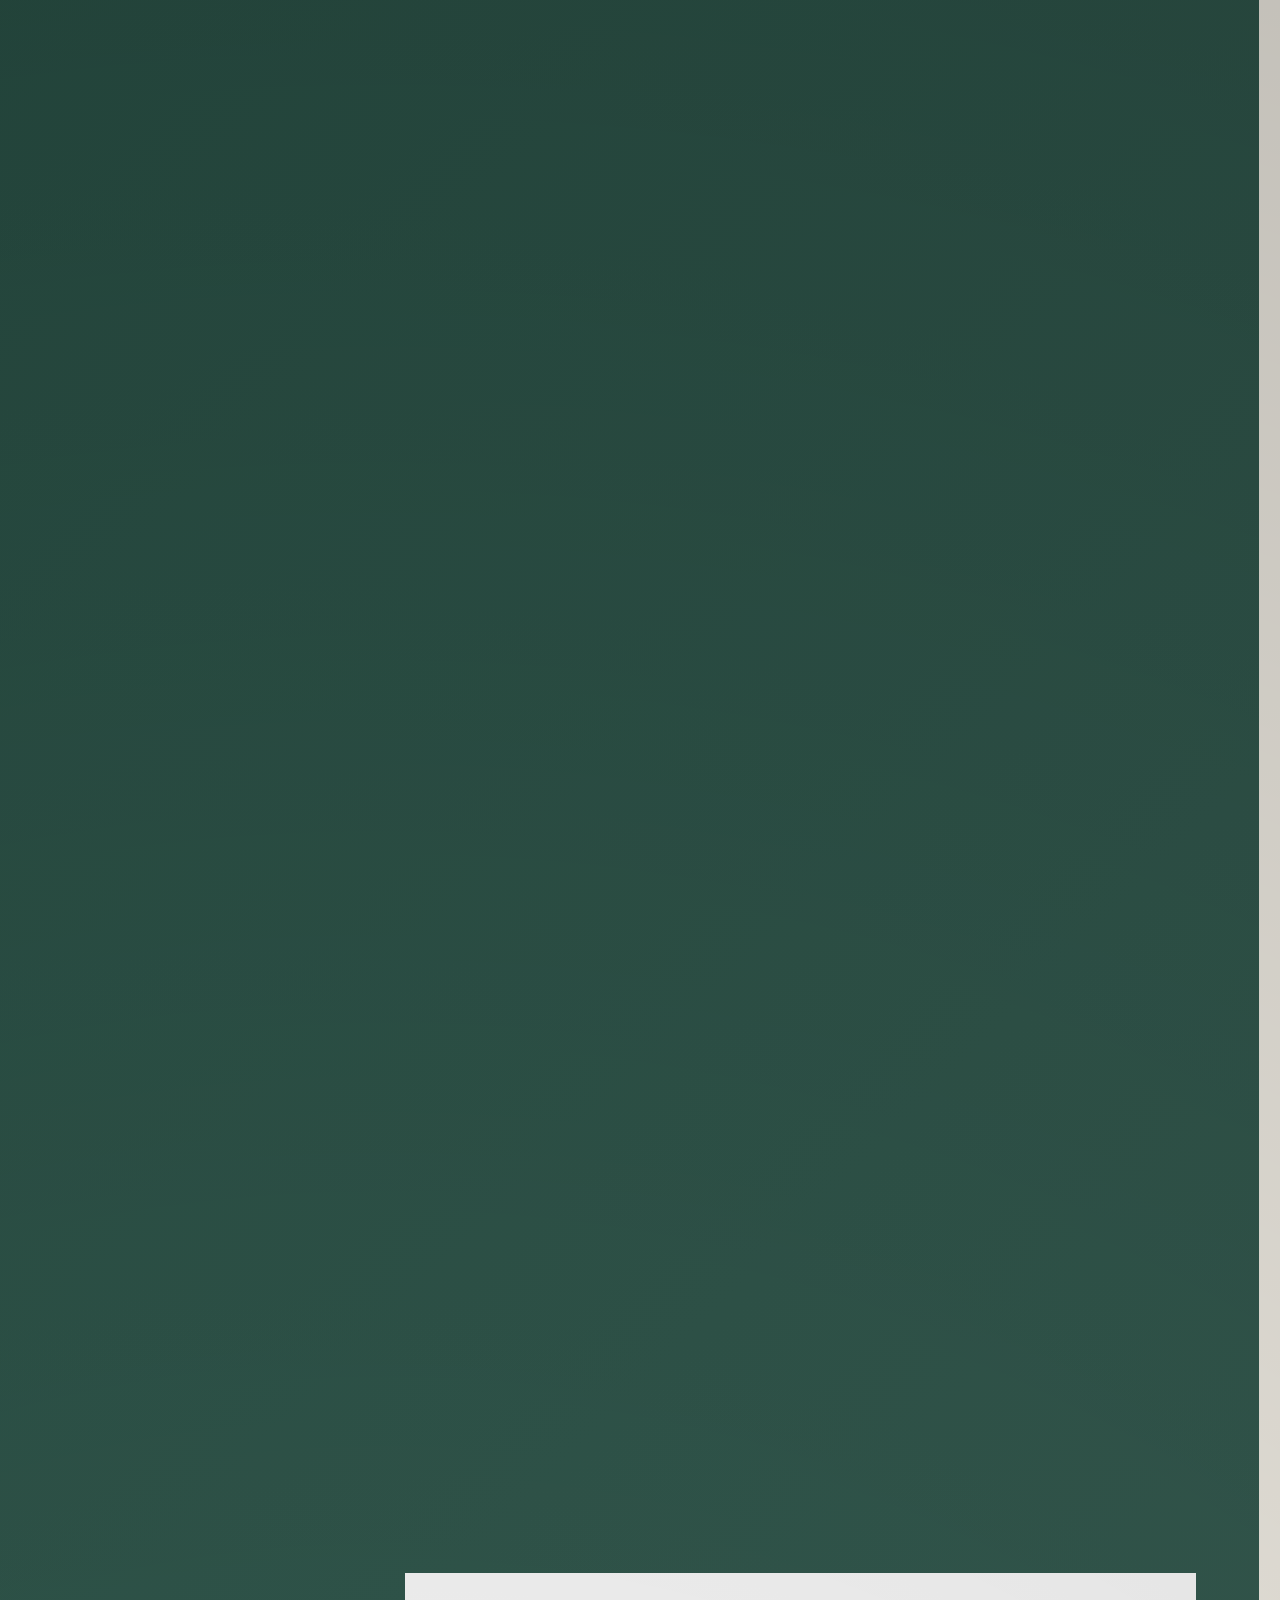
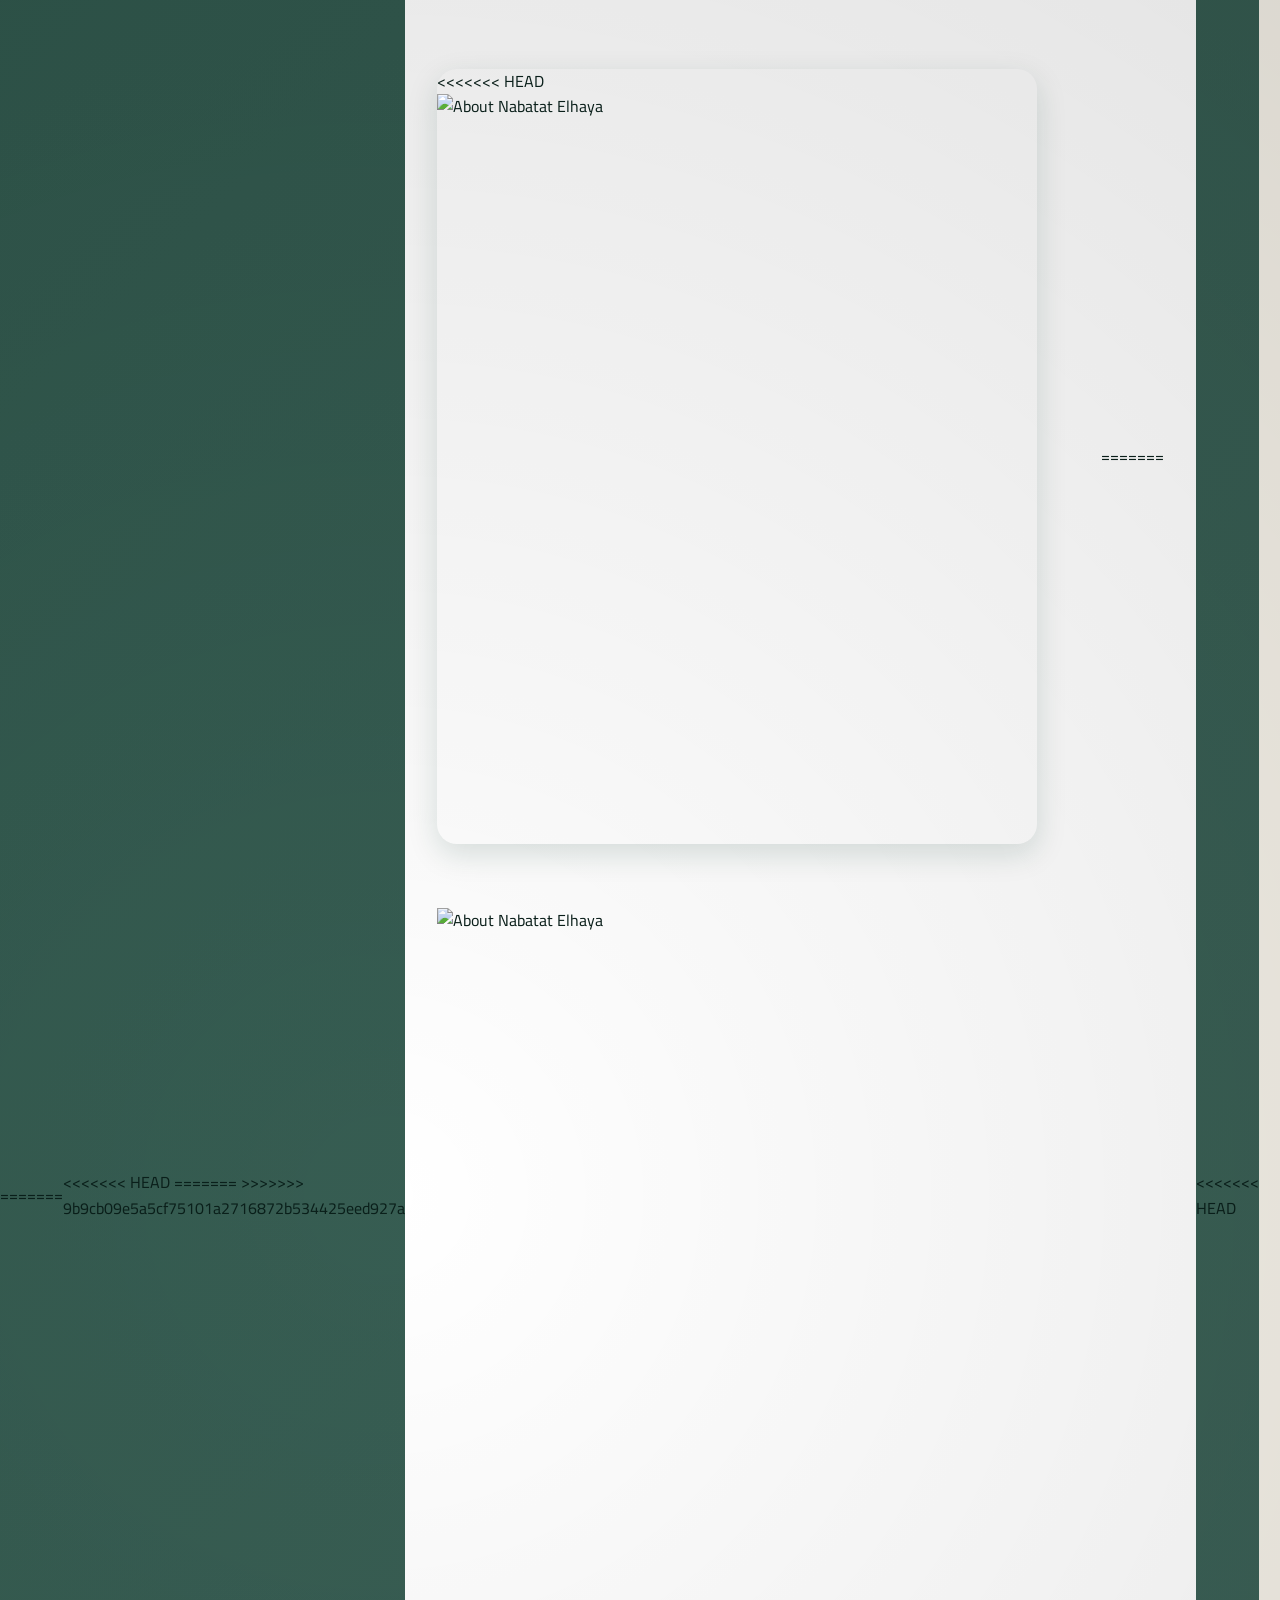
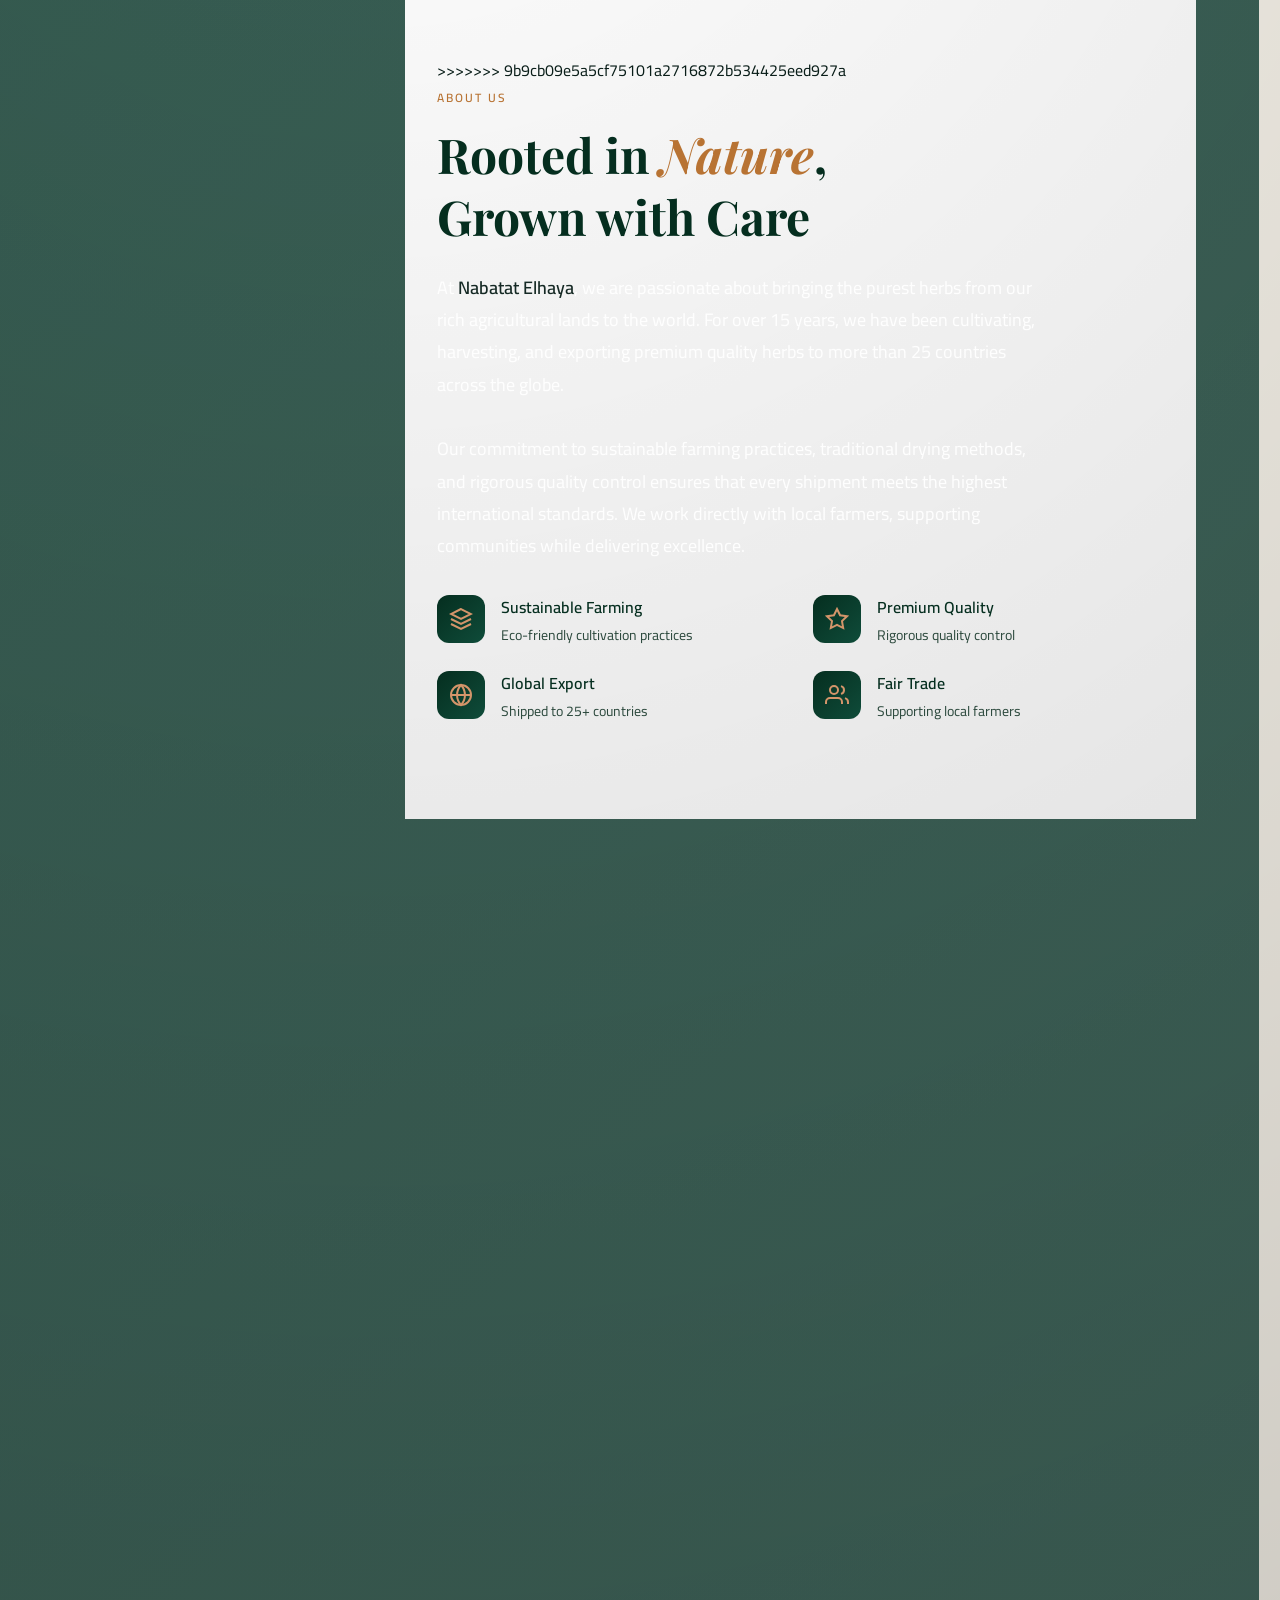
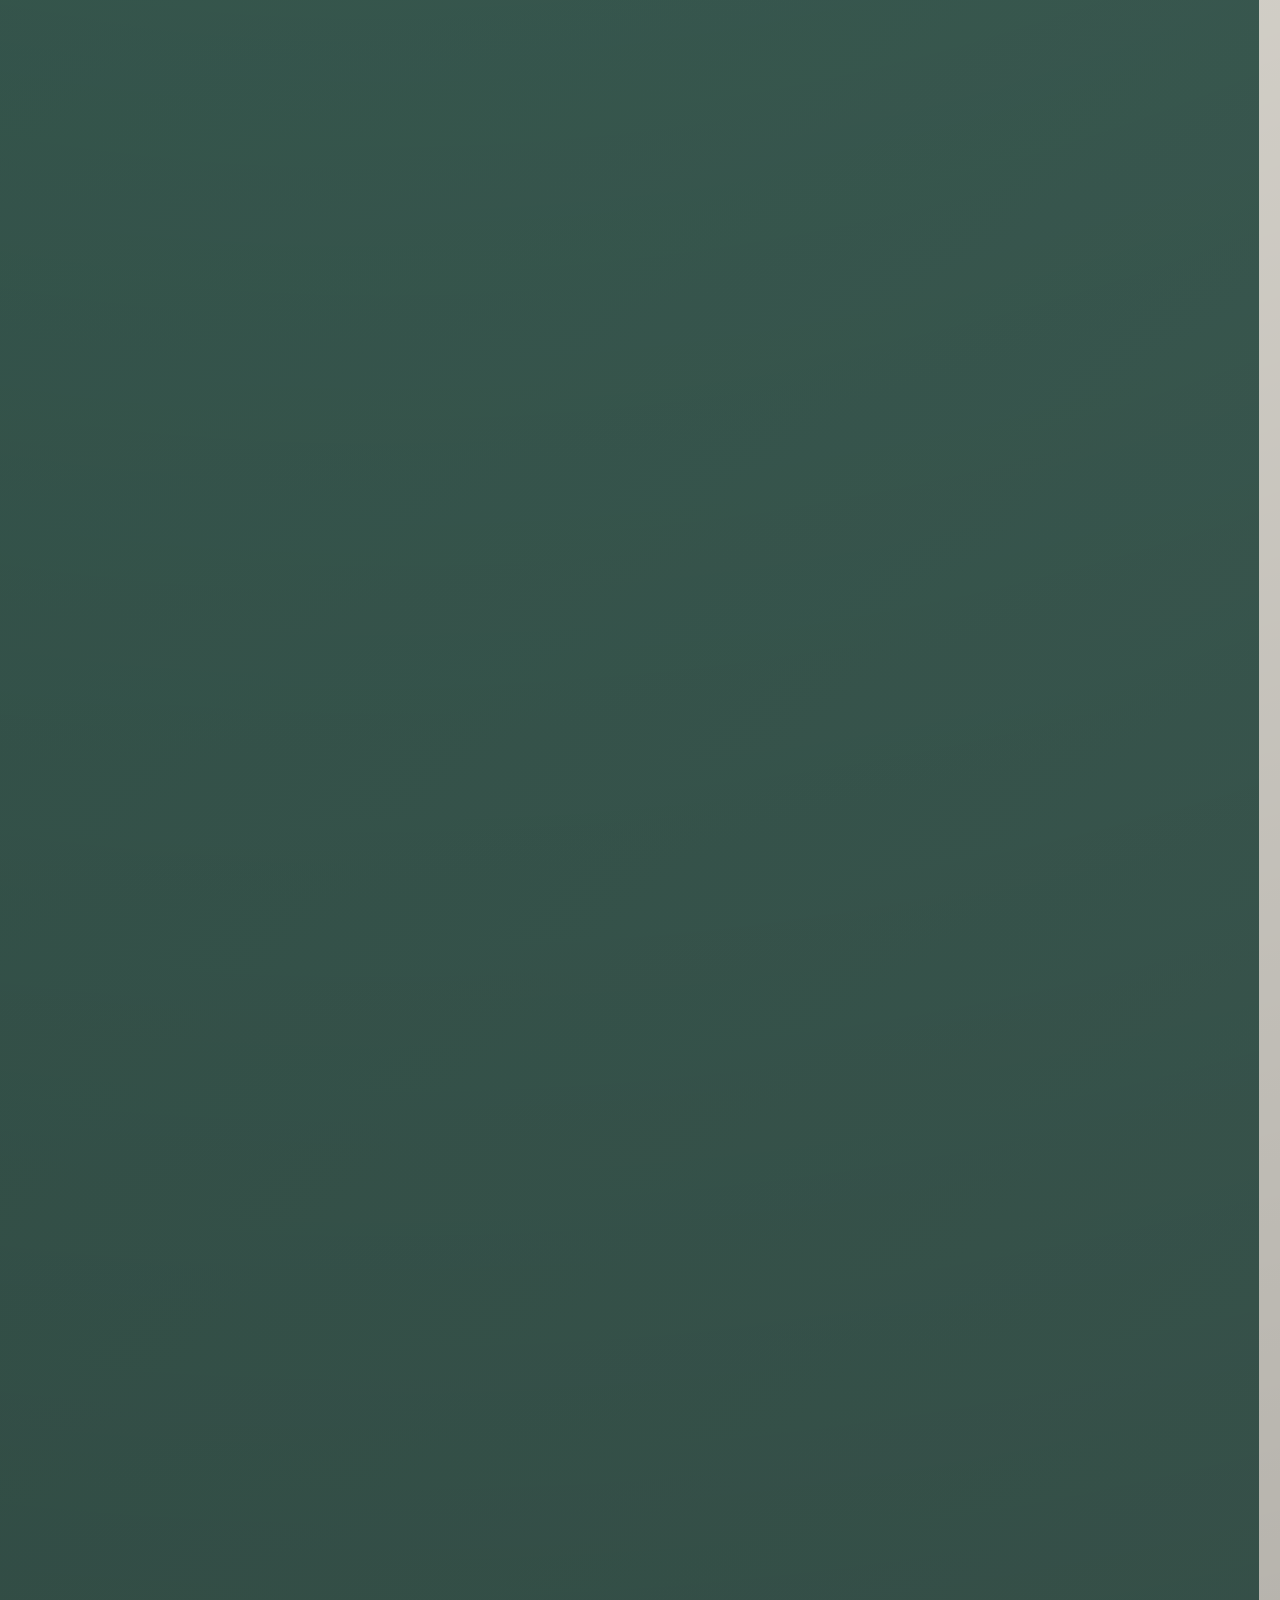
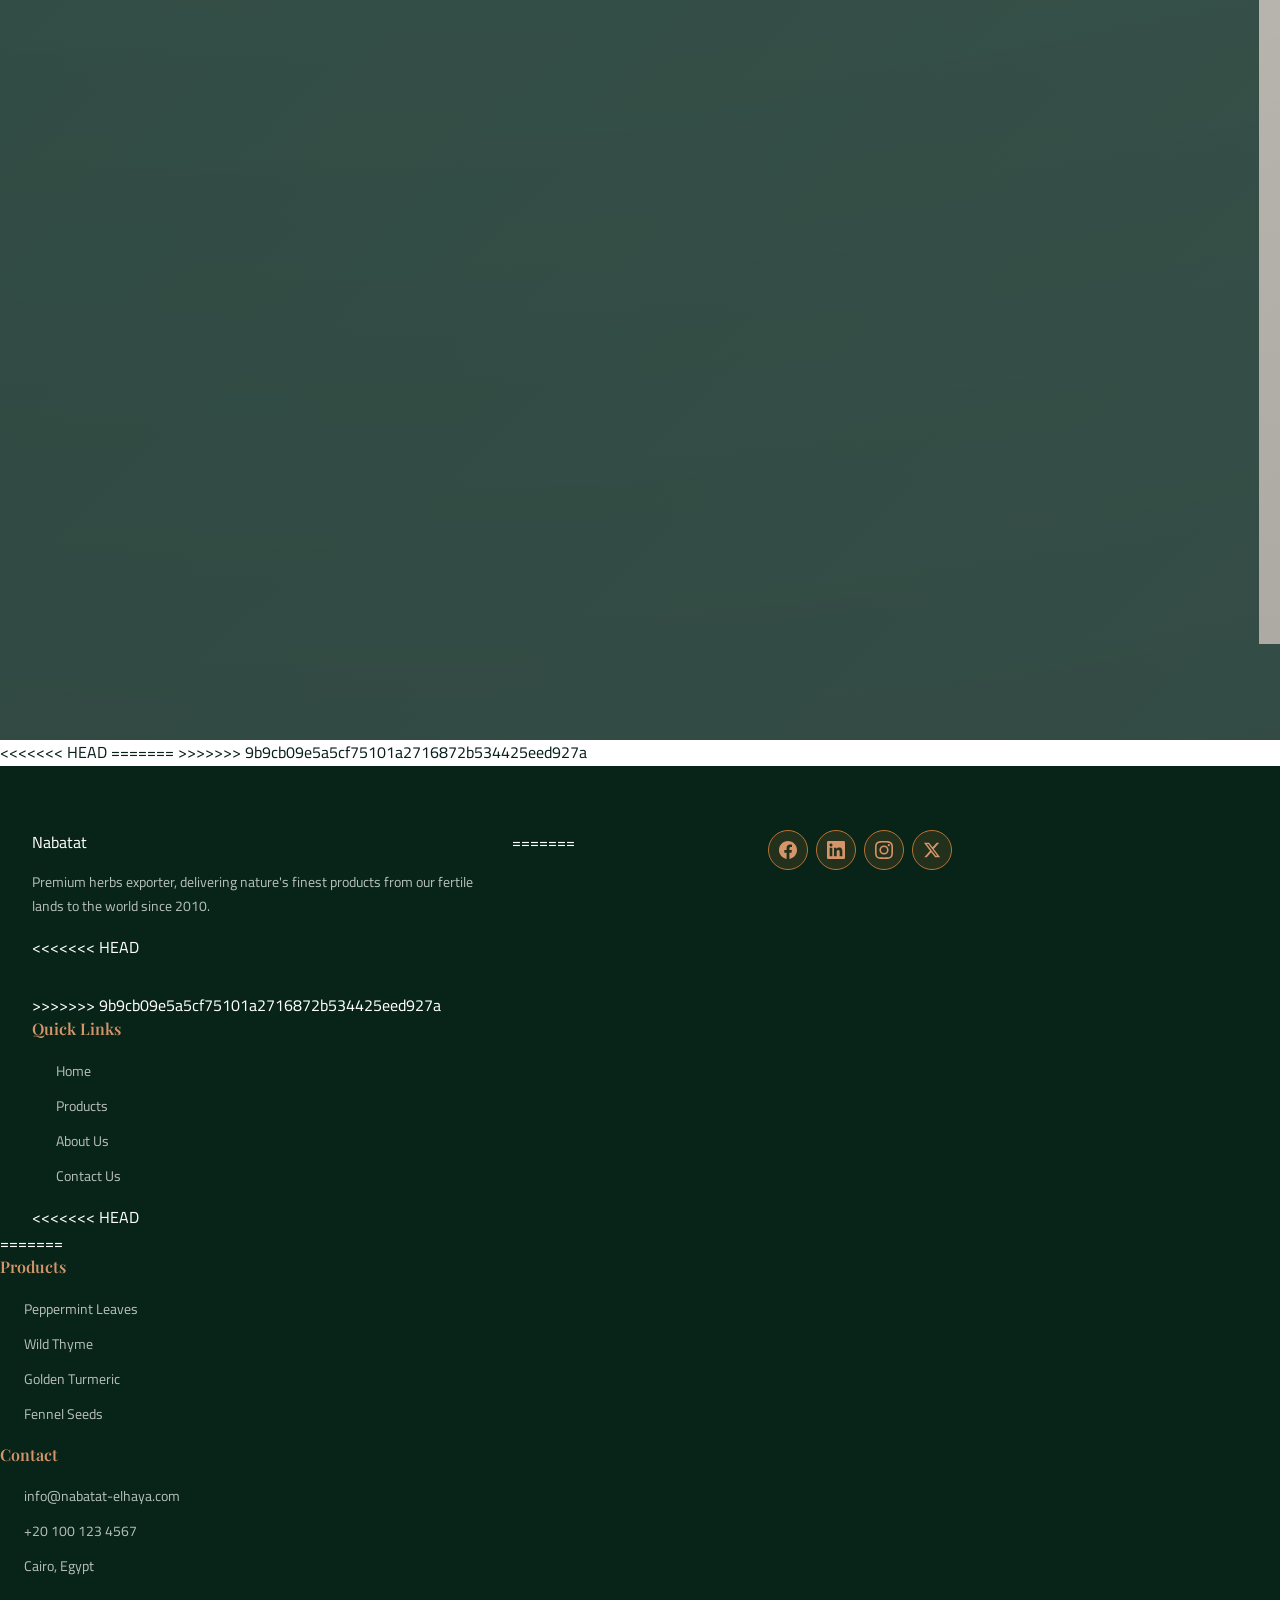
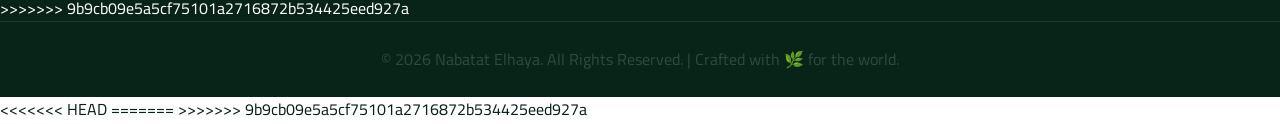
==== commit 37a75668: "fix: resolve merge conflict in index.html" ====
--- a/nabatat-elhaya/index.html
+++ b/nabatat-elhaya/index.html
@@ -1,6 +1,7 @@
 <!DOCTYPE html>
 <html lang="en" dir="ltr">
 <head>
+<<<<<<< HEAD
     <meta charset="UTF-8">
     <meta name="viewport" content="width=device-width, initial-scale=1.0">
     <meta name="description" content="Nabatat Elhaya - Premium herbs, spices, and seeds exporter from Egypt to the world.">
@@ -13,6 +14,39 @@
     <link rel="stylesheet" href="css/main.css">
 </head>
 <body>
+=======
+    <!-- Meta Tags -->
+    <meta charset="UTF-8">
+    <meta name="viewport" content="width=device-width, initial-scale=1.0">
+    <meta name="description" content="Nabatat Elhaya - Premium herbs, spices, and seeds exporter from Egypt to the world. Quality, sustainability, and reliable supply.">
+    <meta name="keywords" content="herbs export, spices, seeds, Egypt, premium herbs, natural products">
+    <meta name="author" content="Nabatat Elhaya">
+    
+    <!-- Open Graph -->
+    <meta property="og:title" content="Nabatat Elhaya | Premium Herbs Export">
+    <meta property="og:description" content="Premium herbs, spices, and seeds exporter from Egypt to the world">
+    <meta property="og:type" content="website">
+    <meta property="og:url" content="https://nabatat-elhaya.com">
+    
+    <!-- Favicon -->
+    <link rel="icon" type="image/svg+xml" href="assets/icons/favicon.svg">
+    
+    <!-- Title -->
+    <title data-i18n="page_title">Nabatat Elhaya | Premium Herbs Export</title>
+    
+    <!-- Preconnect -->
+    <link rel="preconnect" href="https://fonts.googleapis.com">
+    <link rel="preconnect" href="https://fonts.gstatic.com" crossorigin>
+    
+    <!-- Google Fonts -->
+    <link href="https://fonts.googleapis.com/css2?family=Playfair+Display:wght@400;600;700;900&family=Poppins:wght@300;400;500;600;700&family=Cairo:wght@300;400;500;600;700&display=swap" rel="stylesheet">
+    
+    <!-- CSS -->
+    <link rel="stylesheet" href="css/main.css">
+</head>
+<body>
+    <!-- Header -->
+>>>>>>> 9b9cb09e5a5cf75101a2716872b534425eed927a
     <header class="header" id="header">
         <div class="nav-container">
             <a href="#home" class="logo">
@@ -35,18 +69,31 @@
                         </ul>
                     </li>
                     <li><a href="#contact" class="nav-link" data-i18n="nav_contact">Contact Us</a></li>
+<<<<<<< HEAD
+=======
+                    
+>>>>>>> 9b9cb09e5a5cf75101a2716872b534425eed927a
                     <li class="lang-switcher">
                         <button class="lang-btn active" data-lang="en">EN</button>
                         <button class="lang-btn" data-lang="ar">AR</button>
                     </li>
                 </ul>
             </nav>
+<<<<<<< HEAD
+=======
+            
+>>>>>>> 9b9cb09e5a5cf75101a2716872b534425eed927a
             <button class="menu-toggle" id="menuToggle" aria-label="Toggle menu">☰</button>
         </div>
     </header>
     
     <main>
+<<<<<<< HEAD
         <section class="hero" id="home" style="background: linear-gradient(135deg, rgba(13, 59, 46, 0.9), rgba(13, 59, 46, 0.75)), url('https://placehold.co/1920x1080/0d3b2e/2d7a5f?text=Premium+Herbs+Export'); background-size: cover; background-position: center;">
+=======
+        <!-- Hero Section -->
+        <section class="hero" id="home" style="background: linear-gradient(135deg, rgba(13, 59, 46, 0.85), rgba(13, 59, 46, 0.7)), url('https://images.unsplash.com/photo-1540420773420-3366772f2771?w=1920&q=80'); background-size: cover; background-position: center;">
+>>>>>>> 9b9cb09e5a5cf75101a2716872b534425eed927a
             <div class="hero-content">
                 <span class="hero-tag" data-i18n="hero_tag">Premium Herbs Export ✦</span>
                 <h1>
@@ -76,12 +123,22 @@
             </div>
         </section>
         
+<<<<<<< HEAD
+=======
+        <!-- About Section -->
+>>>>>>> 9b9cb09e5a5cf75101a2716872b534425eed927a
         <section class="about" id="about">
             <div class="container">
                 <div class="about-grid">
                     <div class="about-image fade-in">
+<<<<<<< HEAD
                         <img src="https://placehold.co/600x750/0d3b2e/ffffff?text=About+Nabatat+Elhaya" alt="About Nabatat Elhaya" width="600" height="750" loading="lazy">
                     </div>
+=======
+                        <img src="https://images.unsplash.com/photo-1466692476868-aef1dfb1e735?w=600&h=750&fit=crop" alt="About Nabatat Elhaya" width="600" height="750" loading="lazy">
+                    </div>
+                    
+>>>>>>> 9b9cb09e5a5cf75101a2716872b534425eed927a
                     <div class="about-content fade-in">
                         <span class="section-tag" data-i18n="about_tag">About Us</span>
                         <h2 class="section-title">
@@ -135,6 +192,7 @@
             </div>
         </section>
         
+<<<<<<< HEAD
         <section class="products" id="products">
             <div class="container">
                 <div class="section-header fade-in">
@@ -229,10 +287,94 @@
                             </div>
                         </div>
                     </div>
-                </div>
-            </div>
-        </section>
+=======
+        <!-- Products Section -->
+        <div class="products-grid">
+    <!-- Product 1 -->
+    <div class="product-card fade-in" data-category="herbs">
+        <div class="product-image">
+            <img src="https://placehold.co/400x300/2d7a5f/ffffff?text=Peppermint+Leaves" alt="Peppermint Leaves" width="400" height="300" loading="lazy">
+            <span class="badge product-badge" data-i18n="badge_bestseller">Bestseller</span>
+        </div>
+        <div class="product-info">
+            <div class="product-category" data-i18n="category_aromatic">Aromatic Herbs</div>
+            <h3 class="product-name" data-i18n="product_1_name">Peppermint Leaves</h3>
+            <p class="product-desc" data-i18n="product_1_desc">Fresh, fragrant peppermint leaves with a cool, refreshing aroma. Perfect for teas and culinary uses.</p>
+            <div class="product-footer">
+                <div class="product-origin">
+                    <span data-i18n="origin_label">Origin:</span> 
+                    <strong data-i18n="origin_egypt">Egypt</strong>
+>>>>>>> 9b9cb09e5a5cf75101a2716872b534425eed927a
+                </div>
+                <a href="#contact" class="product-link" data-i18n="inquire">Inquire →</a>
+            </div>
+        </div>
+    </div>
+    
+    <!-- Product 2 -->
+    <div class="product-card fade-in" data-category="herbs">
+        <div class="product-image">
+            <img src="https://placehold.co/400x300/1a5c47/ffffff?text=Wild+Thyme" alt="Wild Thyme" width="400" height="300" loading="lazy">
+            <span class="badge product-badge" data-i18n="badge_premium">Premium</span>
+        </div>
+        <div class="product-info">
+            <div class="product-category" data-i18n="category_culinary">Culinary Herbs</div>
+            <h3 class="product-name" data-i18n="product_2_name">Wild Thyme</h3>
+            <p class="product-desc" data-i18n="product_2_desc">Hand-picked wild thyme with a robust, earthy flavor. Ideal for seasoning and traditional recipes.</p>
+            <div class="product-footer">
+                <div class="product-origin">
+                    <span data-i18n="origin_label">Origin:</span> 
+                    <strong data-i18n="origin_mediterranean">Mediterranean</strong>
+                </div>
+                <a href="#contact" class="product-link" data-i18n="inquire">Inquire →</a>
+            </div>
+        </div>
+    </div>
+    
+    <!-- Product 3 -->
+    <div class="product-card fade-in" data-category="spices">
+        <div class="product-image">
+            <img src="https://placehold.co/400x300/b87333/ffffff?text=Golden+Turmeric" alt="Golden Turmeric" width="400" height="300" loading="lazy">
+        </div>
+        <div class="product-info">
+            <div class="product-category" data-i18n="category_spice_roots">Spice Roots</div>
+            <h3 class="product-name" data-i18n="product_3_name">Golden Turmeric</h3>
+            <p class="product-desc" data-i18n="product_3_desc">Vibrant turmeric roots and powder, rich in natural color and warm, earthy flavor. A kitchen essential.</p>
+            <div class="product-footer">
+                <div class="product-origin">
+                    <span data-i18n="origin_label">Origin:</span> 
+                    <strong data-i18n="origin_india">India</strong>
+                </div>
+                <a href="#contact" class="product-link" data-i18n="inquire">Inquire →</a>
+            </div>
+        </div>
+    </div>
+    
+    <!-- Product 4 -->
+    <div class="product-card fade-in" data-category="seeds">
+        <div class="product-image">
+            <img src="https://placehold.co/400x300/c9a227/ffffff?text=Fennel+Seeds" alt="Fennel Seeds" width="400" height="300" loading="lazy">
+            <span class="badge product-badge" data-i18n="badge_organic">Organic</span>
+        </div>
+        <div class="product-info">
+            <div class="product-category" data-i18n="category_seeds">Seeds</div>
+            <h3 class="product-name" data-i18n="product_4_name">Fennel Seeds</h3>
+            <p class="product-desc" data-i18n="product_4_desc">Aromatic fennel seeds with a sweet, licorice-like flavor. Perfect for baking and spice blends.</p>
+            <div class="product-footer">
+                <div class="product-origin">
+                    <span data-i18n="origin_label">Origin:</span> 
+                    <strong data-i18n="origin_egypt">Egypt</strong>
+                </div>
+                <a href="#contact" class="product-link" data-i18n="inquire">Inquire →</a>
+            </div>
+        </div>
+    </div>
+</div>
         
+<<<<<<< HEAD
+=======
+        <!-- Contact Section -->
+>>>>>>> 9b9cb09e5a5cf75101a2716872b534425eed927a
         <section class="contact" id="contact">
             <div class="container">
                 <div class="section-header fade-in">
@@ -297,18 +439,49 @@
         </section>
     </main>
     
+<<<<<<< HEAD
+=======
+    <!-- Footer -->
+>>>>>>> 9b9cb09e5a5cf75101a2716872b534425eed927a
     <footer class="footer">
         <div class="container">
             <div class="footer-grid">
                 <div class="footer-brand">
                     <a href="#home" class="logo">
-                        <div class="logo-icon">🌿</div>
+                        <div class="logo-icon"></div>
                         <div class="logo-text">
                             <span data-i18n="brand_name">Nabatat Elhaya</span>
                         </div>
                     </a>
                     <p data-i18n="footer_desc">Premium herbs exporter, delivering nature's finest products from our fertile lands to the world since 2010.</p>
-                </div>
+<<<<<<< HEAD
+                </div>
+=======
+                    <div class="social-links">
+                        <a href="#" class="social-link" aria-label="Facebook">
+                            <svg width="18" height="18" viewBox="0 0 24 24" fill="currentColor">
+                                <path d="M24 12.073c0-6.627-5.373-12-12-12s-12 5.373-12 12c0 5.99 4.388 10.954 10.125 11.854v-8.385H7.078v-3.47h3.047V9.43c0-3.007 1.792-4.669 4.533-4.669 1.312 0 2.686.235 2.686.235v2.953H15.83c-1.491 0-1.956.925-1.956 1.874v2.25h3.328l-.532 3.47h-2.796v8.385C19.612 23.027 24 18.062 24 12.073z"/>
+                            </svg>
+                        </a>
+                        <a href="#" class="social-link" aria-label="LinkedIn">
+                            <svg width="18" height="18" viewBox="0 0 24 24" fill="currentColor">
+                                <path d="M20.447 20.452h-3.554v-5.569c0-1.328-.027-3.037-1.852-3.037-1.853 0-2.136 1.445-2.136 2.939v5.667H9.351V9h3.414v1.561h.046c.477-.9 1.637-1.85 3.37-1.85 3.601 0 4.267 2.37 4.267 5.455v6.286zM5.337 7.433c-1.144 0-2.063-.926-2.063-2.065 0-1.138.92-2.063 2.063-2.063 1.14 0 2.064.925 2.064 2.063 0 1.139-.925 2.065-2.064 2.065zm1.782 13.019H3.555V9h3.564v11.452zM22.225 0H1.771C.792 0 0 .774 0 1.729v20.542C0 23.227.792 24 1.771 24h20.451C23.2 24 24 23.227 24 22.271V1.729C24 .774 23.2 0 22.222 0h.003z"/>
+                            </svg>
+                        </a>
+                        <a href="#" class="social-link" aria-label="Instagram">
+                            <svg width="18" height="18" viewBox="0 0 24 24" fill="currentColor">
+                                <path d="M12 2.163c3.204 0 3.584.012 4.85.07 3.252.148 4.771 1.691 4.919 4.919.058 1.265.069 1.645.069 4.849 0 3.205-.012 3.584-.069 4.849-.149 3.225-1.664 4.771-4.919 4.919-1.266.058-1.644.07-4.85.07-3.204 0-3.584-.012-4.849-.07-3.26-.149-4.771-1.699-4.919-4.92-.058-1.265-.07-1.644-.07-4.849 0-3.204.013-3.583.07-4.849.149-3.227 1.664-4.771 4.919-4.919 1.266-.057 1.645-.069 4.849-.069zM12 0C8.741 0 8.333.014 7.053.072 2.695.272.273 2.69.073 7.052.014 8.333 0 8.741 0 12c0 3.259.014 3.668.072 4.948.2 4.358 2.618 6.78 6.98 6.98C8.333 23.986 8.741 24 12 24c3.259 0 3.668-.014 4.948-.072 4.354-.2 6.782-2.618 6.979-6.98.059-1.28.073-1.689.073-4.948 0-3.259-.014-3.667-.072-4.947-.196-4.354-2.617-6.78-6.979-6.98C15.668.014 15.259 0 12 0zm0 5.838a6.162 6.162 0 1 0 0 12.324 6.162 6.162 0 0 0 0-12.324zM12 16a4 4 0 1 1 0-8 4 4 0 0 1 0 8zm6.406-11.845a1.44 1.44 0 1 0 0 2.881 1.44 1.44 0 0 0 0-2.881z"/>
+                            </svg>
+                        </a>
+                        <a href="#" class="social-link" aria-label="Twitter">
+                            <svg width="18" height="18" viewBox="0 0 24 24" fill="currentColor">
+                                <path d="M18.244 2.25h3.308l-7.227 8.26 8.502 11.24H16.17l-5.214-6.817L4.99 21.75H1.68l7.73-8.835L1.254 2.25H8.08l4.713 6.231zm-1.161 17.52h1.833L7.084 4.126H5.117z"/>
+                            </svg>
+                        </a>
+                    </div>
+                </div>
+                
+>>>>>>> 9b9cb09e5a5cf75101a2716872b534425eed927a
                 <div>
                     <h4 class="footer-title" data-i18n="footer_quick_links">Quick Links</h4>
                     <ul class="footer-links">
@@ -318,16 +491,44 @@
                         <li><a href="#contact" data-i18n="nav_contact">Contact</a></li>
                     </ul>
                 </div>
-            </div>
+<<<<<<< HEAD
+            </div>
+=======
+                
+                <div>
+                    <h4 class="footer-title" data-i18n="footer_products">Products</h4>
+                    <ul class="footer-links">
+                        <li><a href="#products" data-i18n="product_1_name">Peppermint</a></li>
+                        <li><a href="#products" data-i18n="product_2_name">Thyme</a></li>
+                        <li><a href="#products" data-i18n="product_3_name">Turmeric</a></li>
+                        <li><a href="#products" data-i18n="product_4_name">Fennel Seeds</a></li>
+                    </ul>
+                </div>
+                
+                <div>
+                    <h4 class="footer-title" data-i18n="footer_contact">Contact</h4>
+                    <ul class="footer-links">
+                        <li><a href="mailto:info@nabatat-elhaya.com">info@nabatat-elhaya.com</a></li>
+                        <li><a href="tel:+201001234567">+20 100 123 4567</a></li>
+                        <li><a href="#" data-i18n="contact_location_value">Cairo, Egypt</a></li>
+                    </ul>
+                </div>
+            </div>
+            
+>>>>>>> 9b9cb09e5a5cf75101a2716872b534425eed927a
             <div class="footer-bottom">
                 <p data-i18n="footer_copyright">© 2026 Nabatat Elhaya. All Rights Reserved.</p>
             </div>
         </div>
     </footer>
     
+<<<<<<< HEAD
+=======
+    <!-- JavaScript -->
+>>>>>>> 9b9cb09e5a5cf75101a2716872b534425eed927a
     <script src="js/i18n.js" defer></script>
     <script src="js/ui.js" defer></script>
     <script src="js/form.js" defer></script>
     <script src="js/main.js" defer></script>
 </body>
-</html>+</html>
